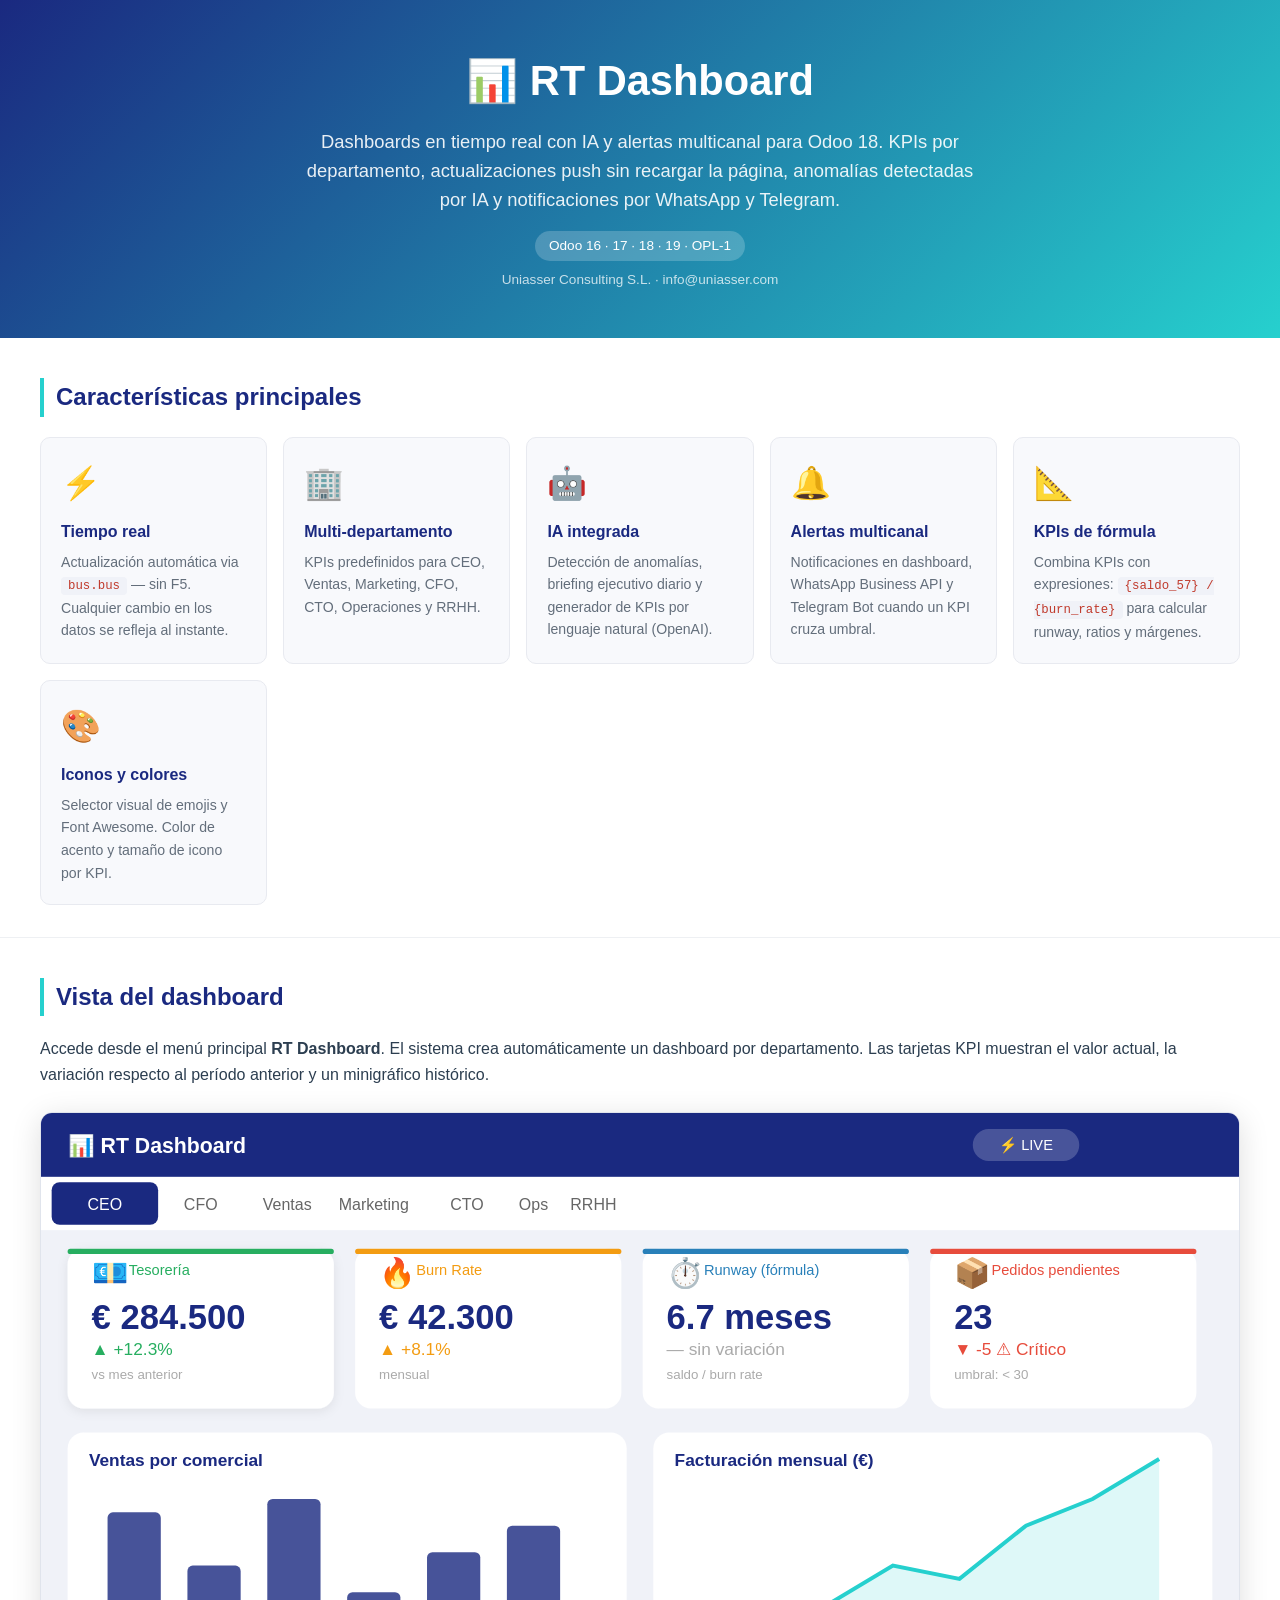
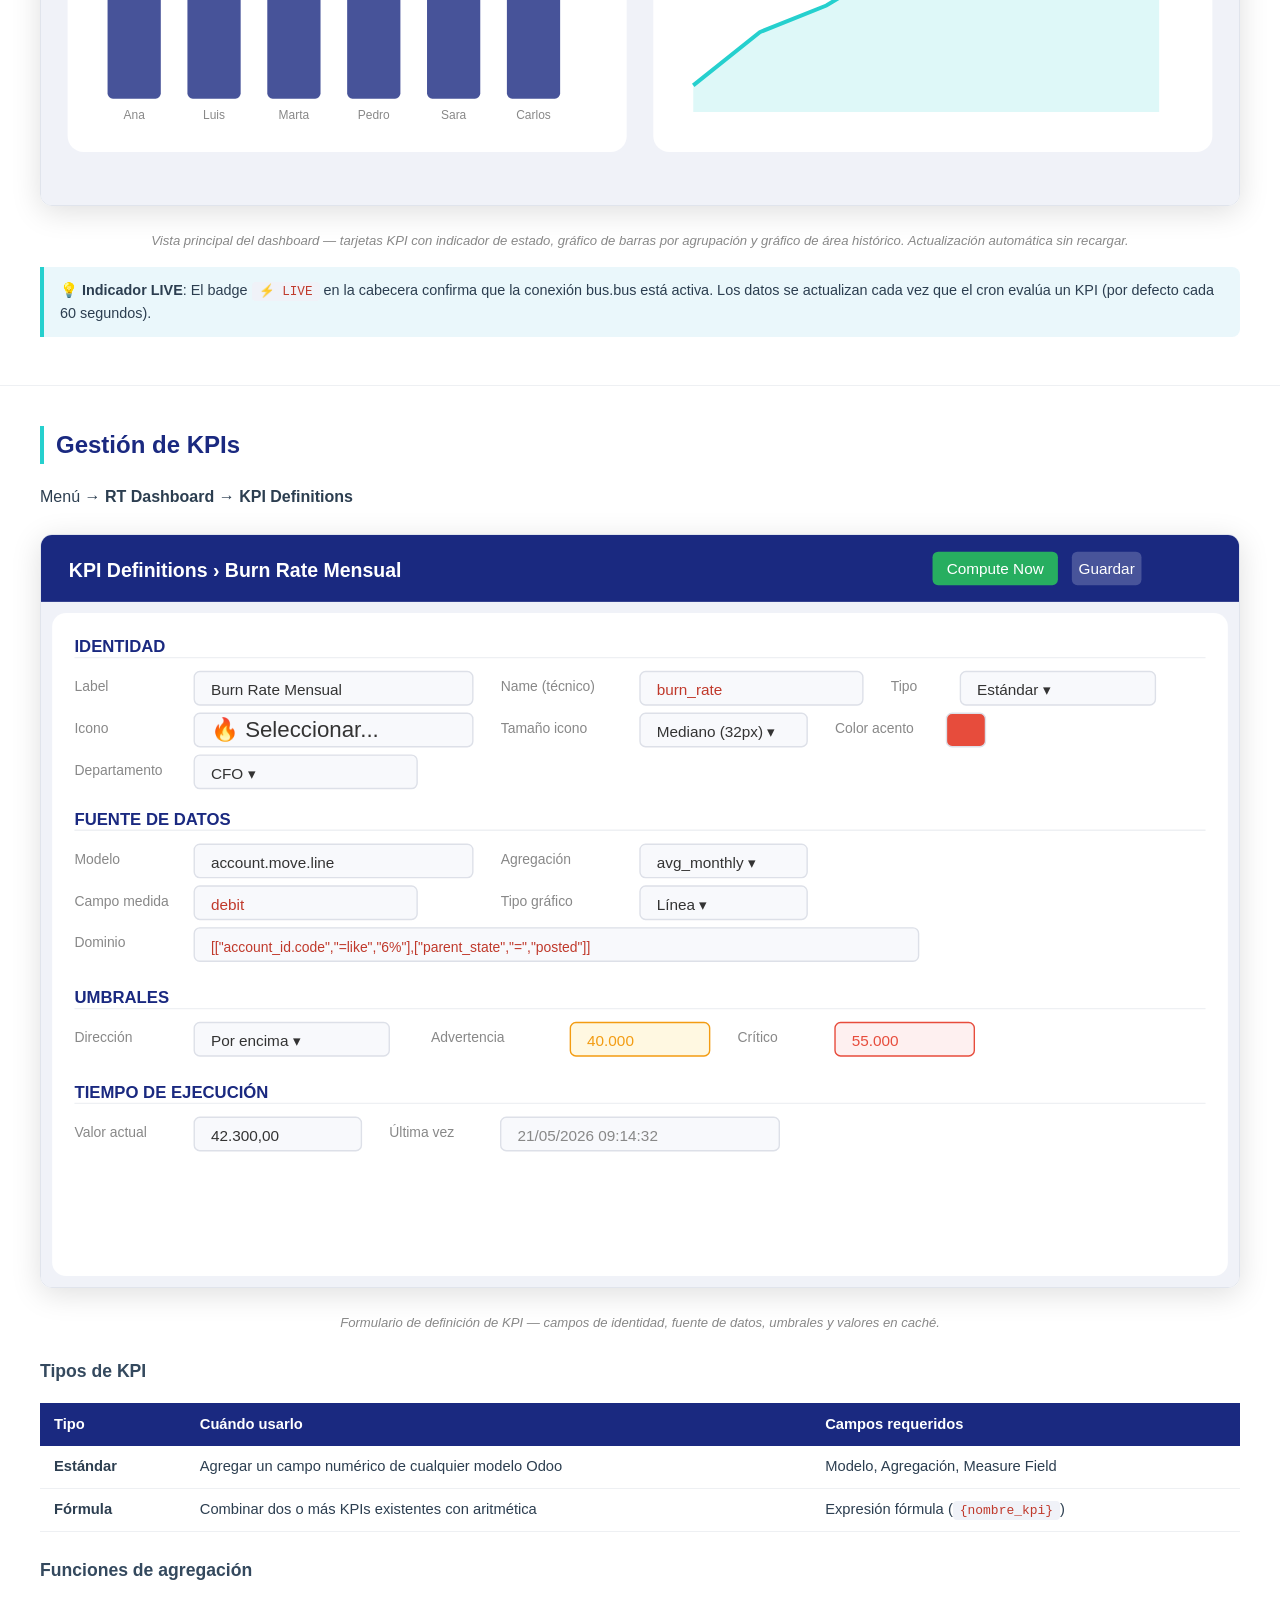
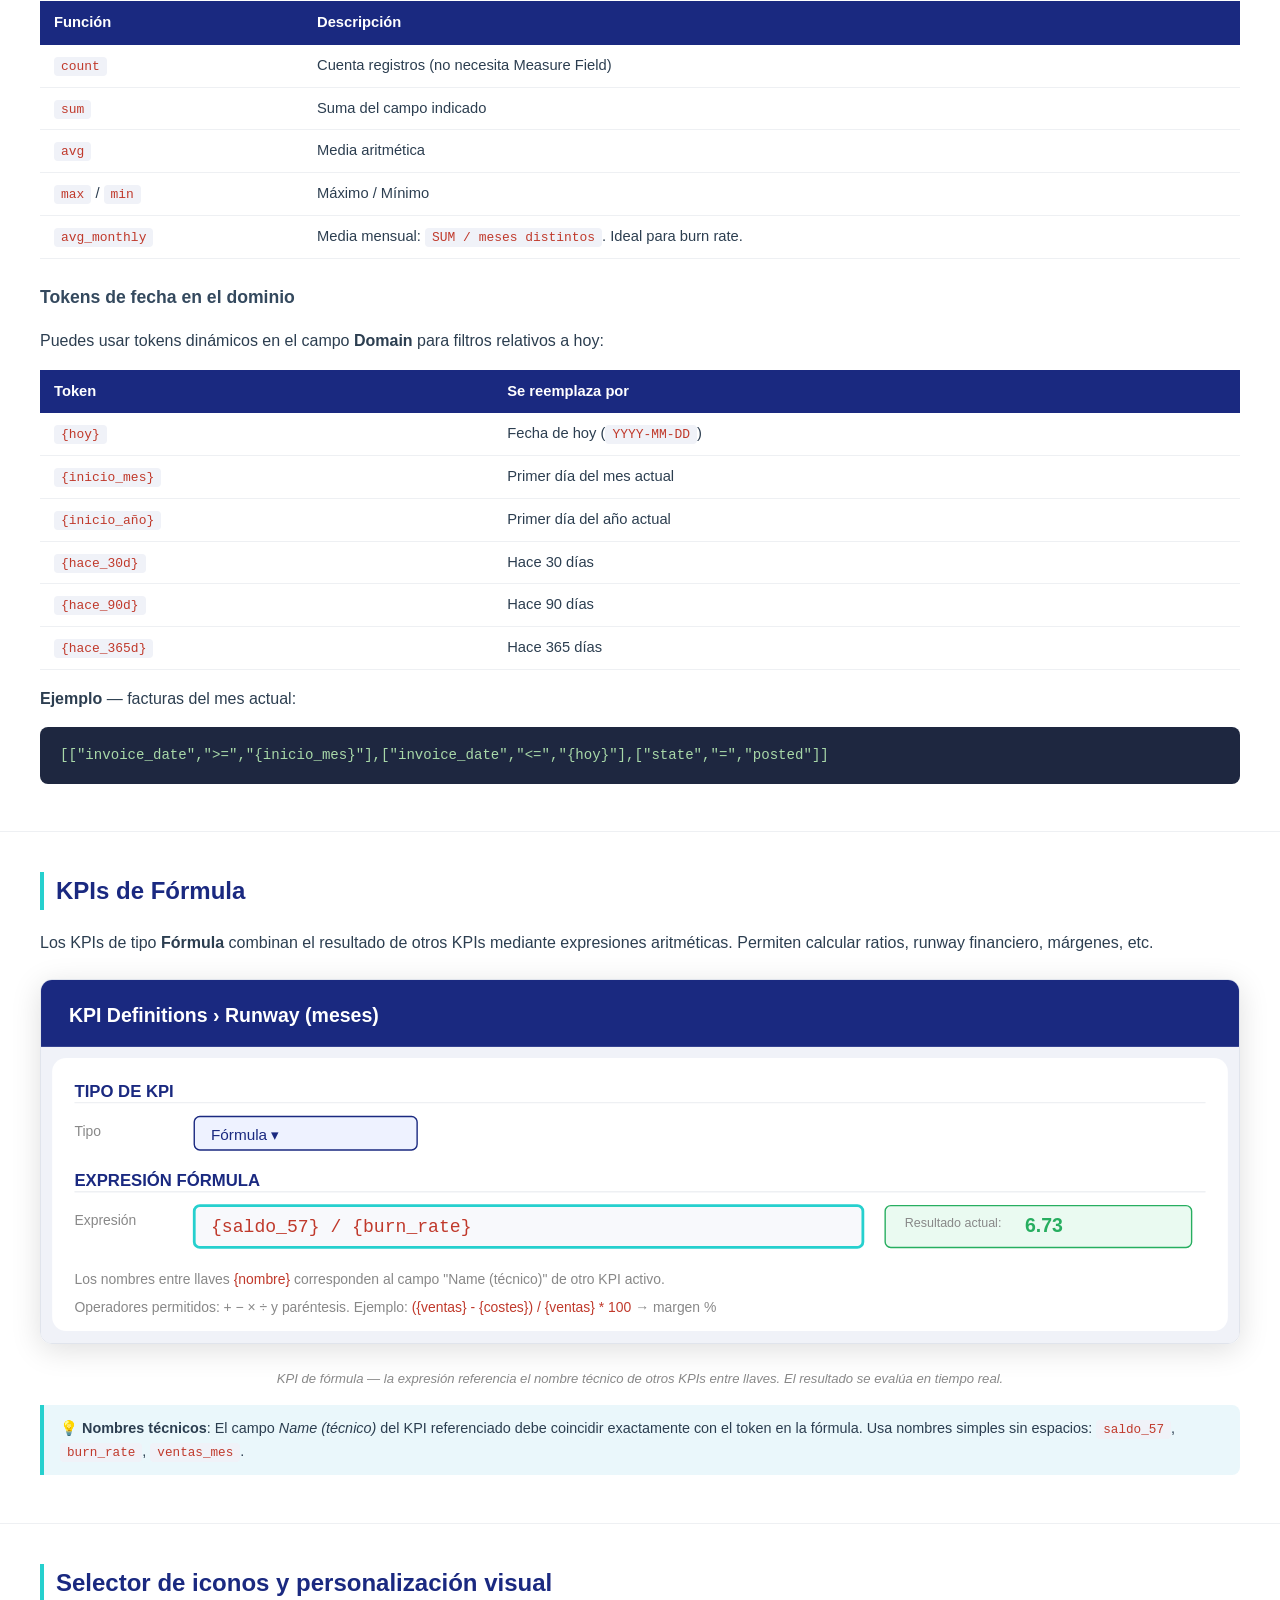
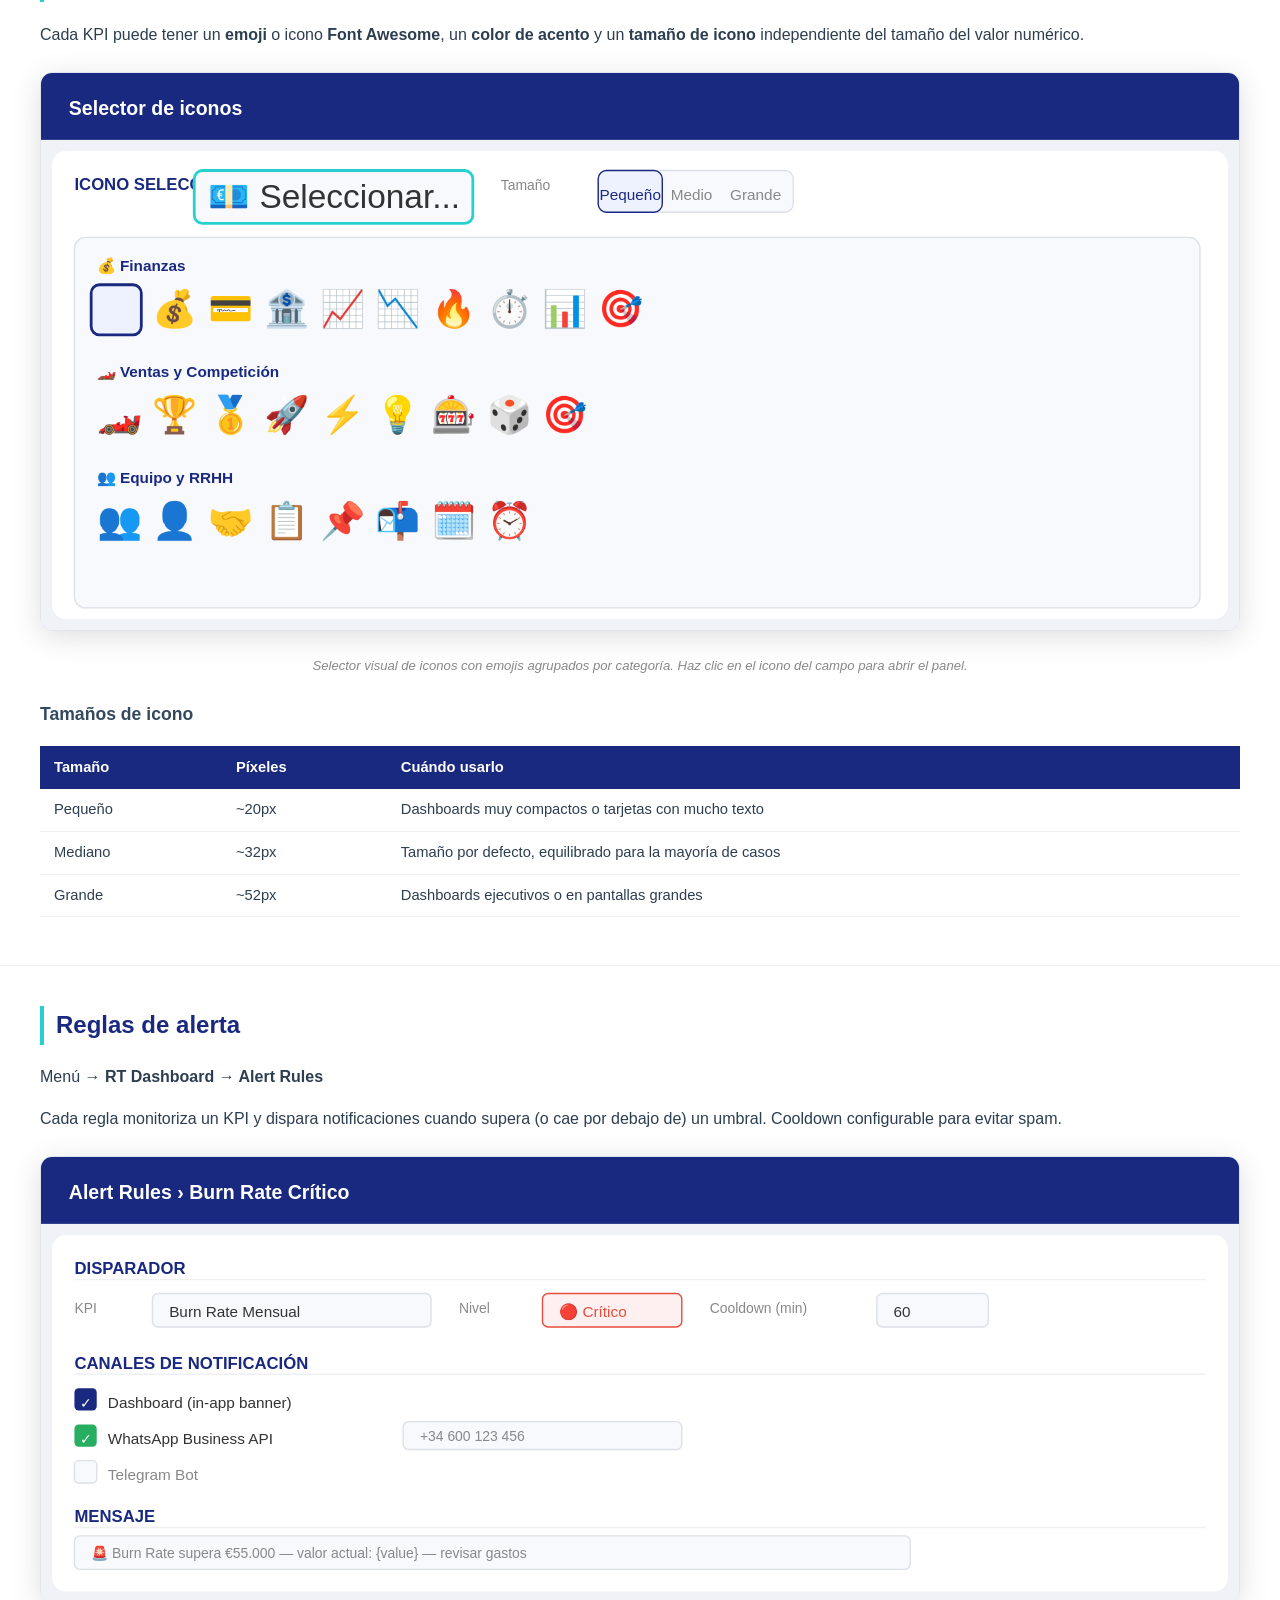
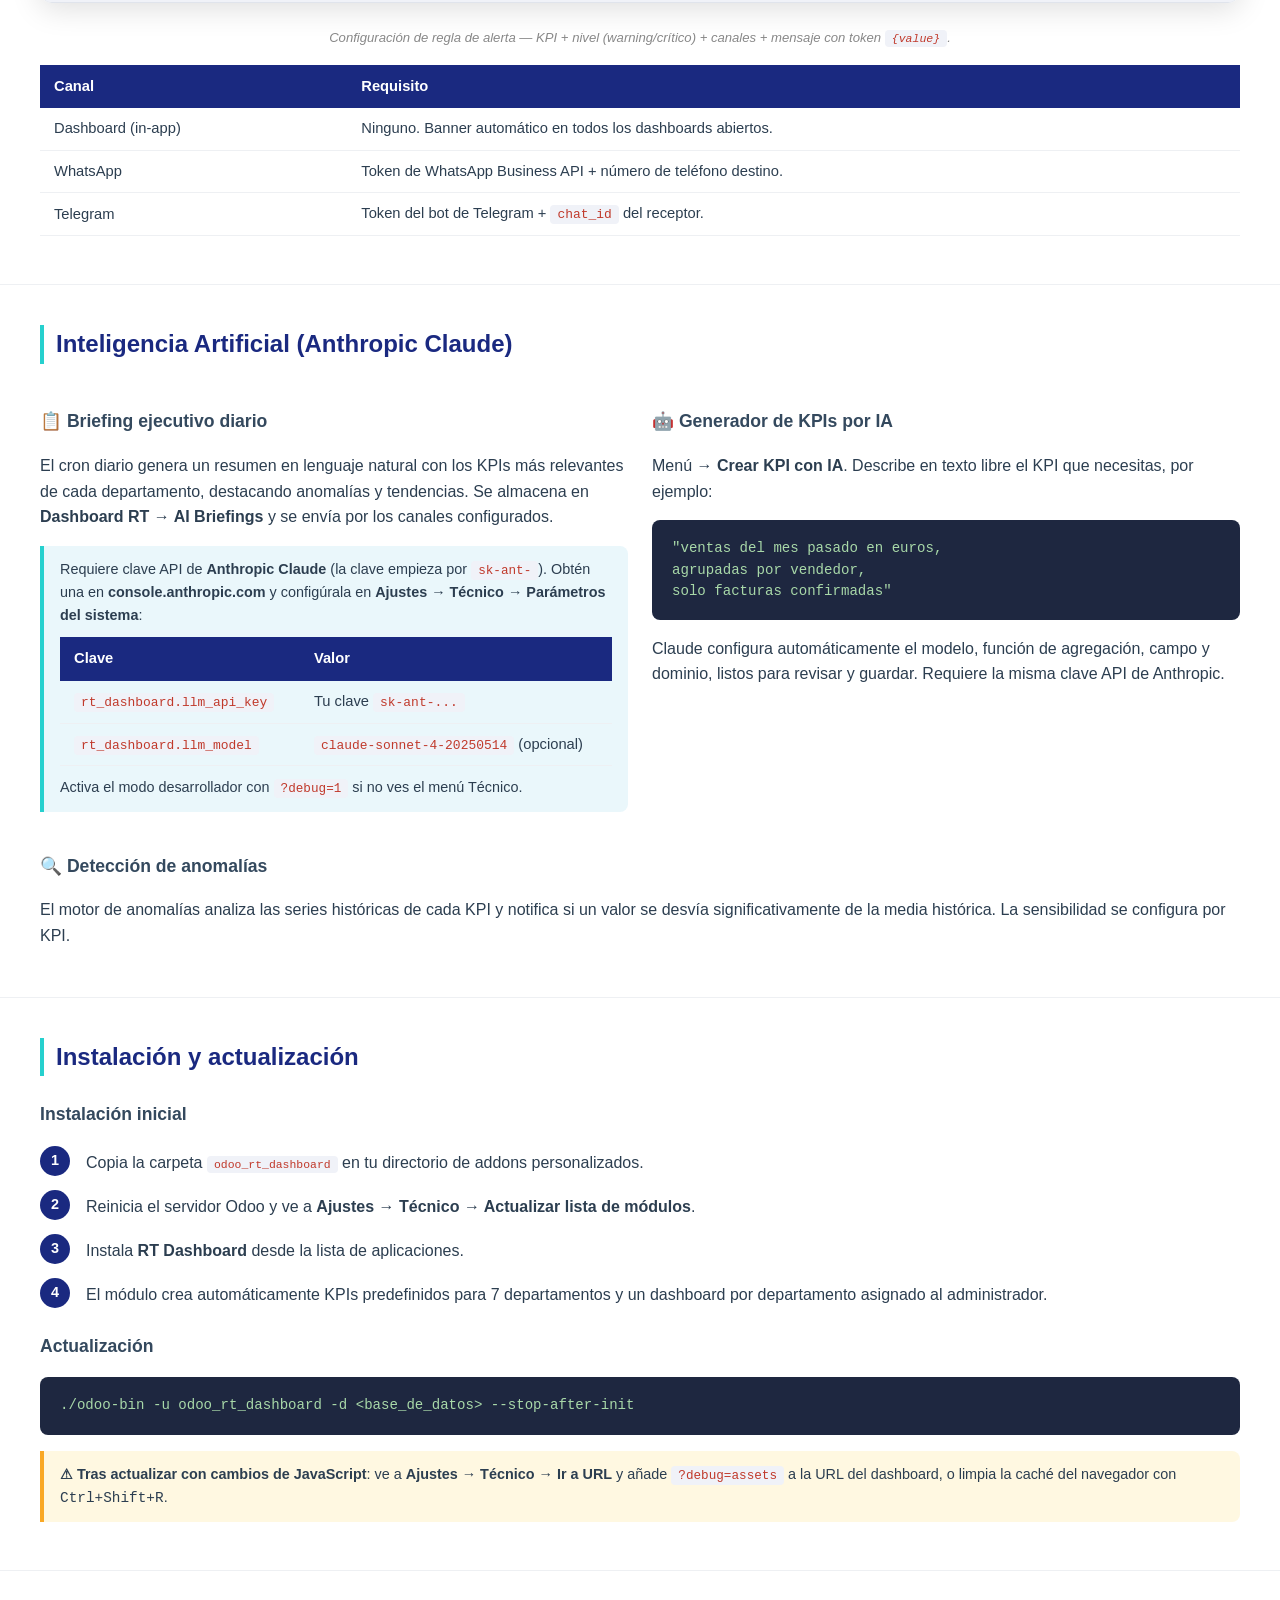
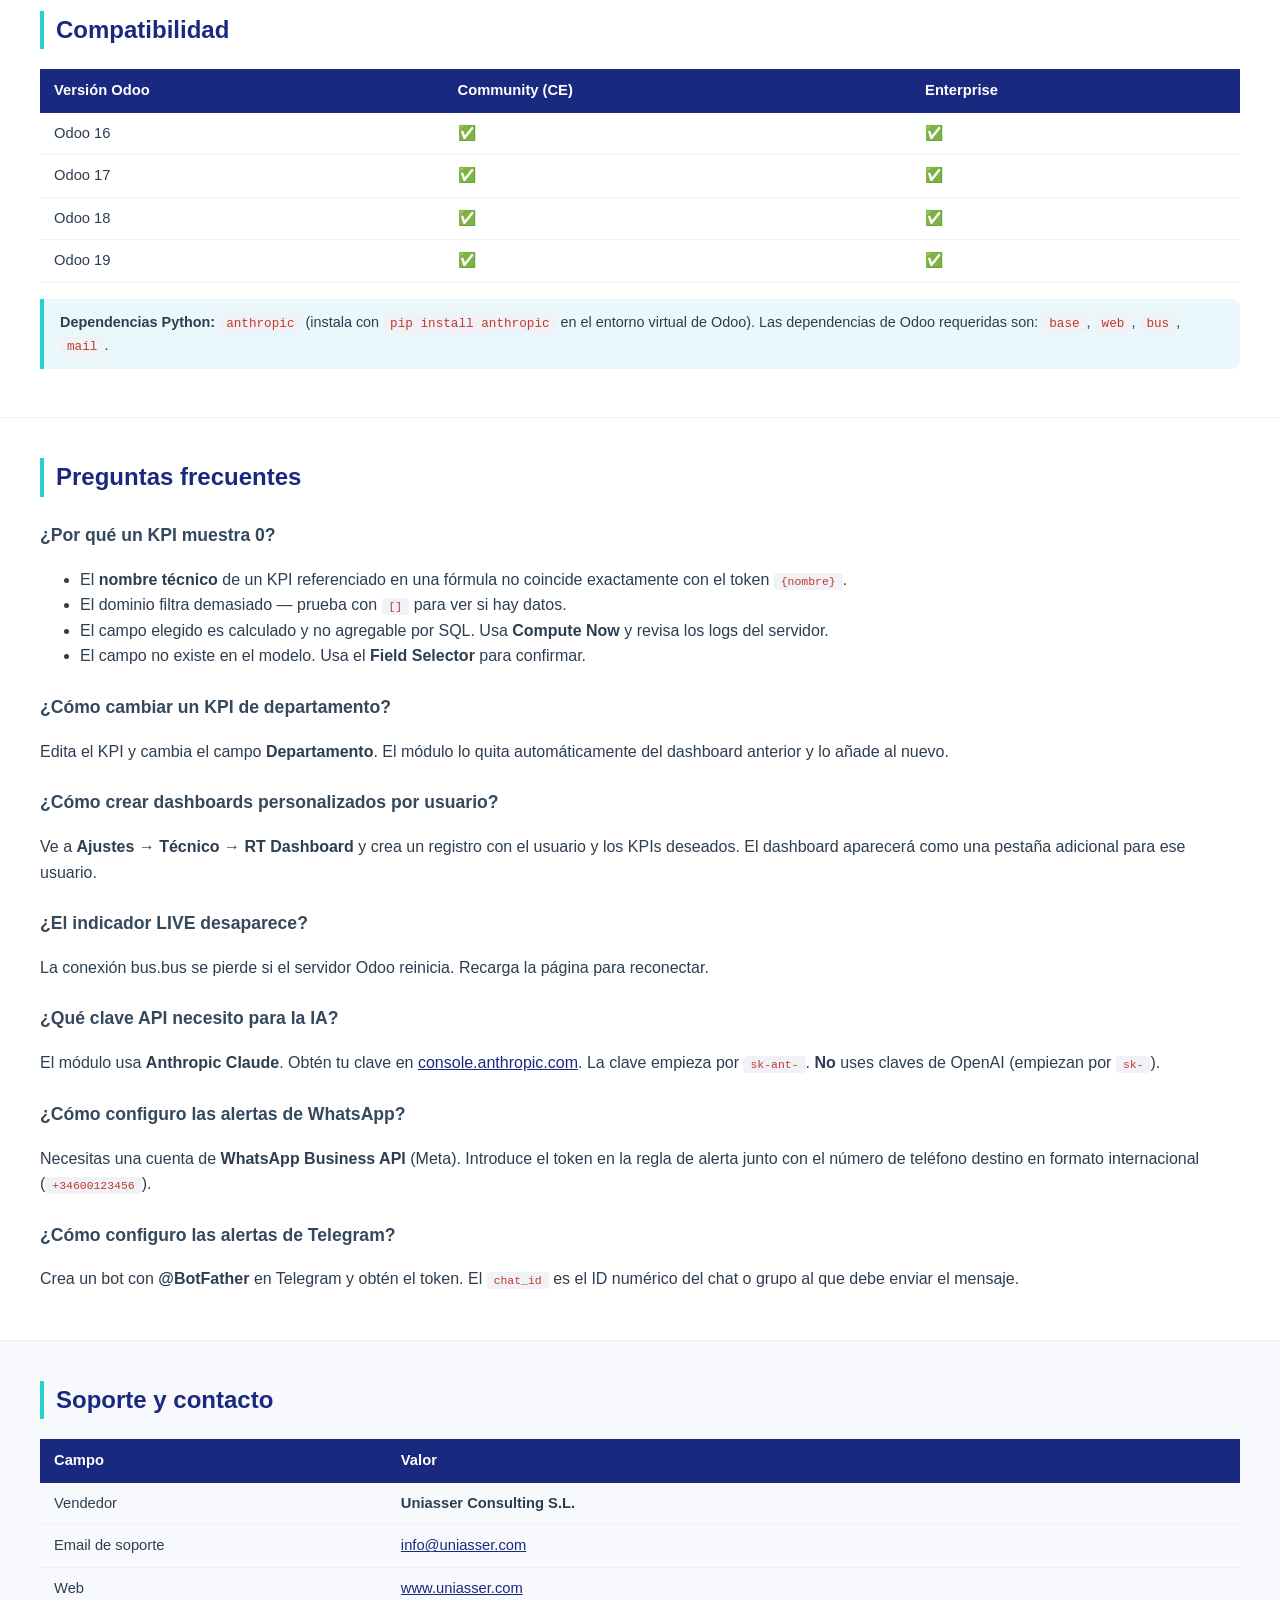
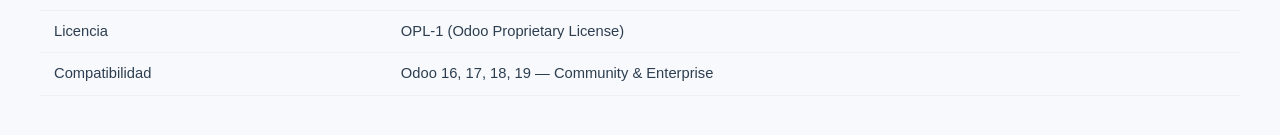
==== odoo17_rt_dashboard/static/description/index.html @ a71c7e81 "Add files via upload" ====
<!DOCTYPE html>
<html lang="es">
<head>
<meta charset="UTF-8">
<style>
  body { font-family: -apple-system, BlinkMacSystemFont, "Segoe UI", Roboto, sans-serif; color: #2c3e50; line-height: 1.6; margin: 0; }
  .hero { background: linear-gradient(135deg, #1a2980, #26d0ce); color: white; padding: 48px 40px; text-align: center; }
  .hero h1 { font-size: 2.6rem; margin: 0 0 12px; font-weight: 800; }
  .hero p  { font-size: 1.15rem; opacity: .9; max-width: 680px; margin: 0 auto; }
  .badge { display: inline-block; background: rgba(255,255,255,.2); border-radius: 20px; padding: 4px 14px; font-size: .85rem; margin-top: 16px; }
  .section { padding: 40px 40px 32px; border-bottom: 1px solid #eef0f3; }
  .section:last-child { border-bottom: none; }
  h2 { font-size: 1.5rem; color: #1a2980; border-left: 4px solid #26d0ce; padding-left: 12px; margin-top: 0; }
  h3 { font-size: 1.1rem; color: #34495e; margin-top: 24px; }
  .feature-grid { display: grid; grid-template-columns: repeat(auto-fill, minmax(220px, 1fr)); gap: 16px; margin-top: 20px; }
  .feature-card { background: #f8f9fc; border-radius: 10px; padding: 20px; border: 1px solid #e8eaf0; }
  .feature-card .icon { font-size: 2rem; margin-bottom: 10px; }
  .feature-card h4 { margin: 0 0 6px; font-size: 1rem; color: #1a2980; }
  .feature-card p { margin: 0; font-size: .88rem; color: #636e7b; }
  .screenshot-wrap { margin: 24px 0; border-radius: 12px; overflow: hidden; box-shadow: 0 6px 30px rgba(0,0,0,.13); border: 1px solid #e0e4ec; }
  .screenshot-wrap img { display: block; width: 100%; }
  .screenshot-wrap svg { display: block; width: 100%; }
  .caption { text-align: center; font-size: .82rem; color: #888; margin-top: 8px; font-style: italic; }
  table { width: 100%; border-collapse: collapse; margin: 16px 0; font-size: .92rem; }
  th { background: #1a2980; color: white; padding: 10px 14px; text-align: left; }
  td { padding: 9px 14px; border-bottom: 1px solid #eef0f3; }
  tr:hover td { background: #f5f7ff; }
  code { background: #f0f2f8; border-radius: 4px; padding: 2px 7px; font-size: .88em; color: #c0392b; }
  pre { background: #1e2740; color: #a8d8a8; border-radius: 8px; padding: 18px 20px; overflow-x: auto; font-size: .88rem; line-height: 1.5; }
  .tip { background: #eaf7fb; border-left: 4px solid #26d0ce; border-radius: 0 8px 8px 0; padding: 12px 16px; margin: 16px 0; font-size: .9rem; }
  .warn { background: #fff8e1; border-left: 4px solid #f9a825; border-radius: 0 8px 8px 0; padding: 12px 16px; margin: 16px 0; font-size: .9rem; }
  .step { display: flex; gap: 16px; align-items: flex-start; margin: 14px 0; }
  .step-num { background: #1a2980; color: white; border-radius: 50%; width: 30px; height: 30px; flex-shrink: 0; display: flex; align-items: center; justify-content: center; font-weight: 700; font-size: .9rem; }
  .step-body { flex: 1; padding-top: 4px; }
  .two-col { display: grid; grid-template-columns: 1fr 1fr; gap: 24px; }
  @media (max-width: 640px) { .two-col { grid-template-columns: 1fr; } .hero h1 { font-size: 1.8rem; } .section { padding: 28px 20px; } }
</style>
</head>
<body>

<!-- ===== HERO ===== -->
<div class="hero">
  <h1>📊 RT Dashboard</h1>
  <p>Dashboards en tiempo real con IA y alertas multicanal para Odoo 18. KPIs por departamento, actualizaciones push sin recargar la página, anomalías detectadas por IA y notificaciones por WhatsApp y Telegram.</p>
  <span class="badge">Odoo 16 · 17 · 18 · 19 · OPL-1</span>
  <br><span style="font-size:.85rem;opacity:.75;display:block;margin-top:8px">Uniasser Consulting S.L. · info@uniasser.com</span>
</div>

<!-- ===== CARACTERÍSTICAS ===== -->
<div class="section">
  <h2>Características principales</h2>
  <div class="feature-grid">
    <div class="feature-card">
      <div class="icon">⚡</div>
      <h4>Tiempo real</h4>
      <p>Actualización automática via <code>bus.bus</code> — sin F5. Cualquier cambio en los datos se refleja al instante.</p>
    </div>
    <div class="feature-card">
      <div class="icon">🏢</div>
      <h4>Multi-departamento</h4>
      <p>KPIs predefinidos para CEO, Ventas, Marketing, CFO, CTO, Operaciones y RRHH.</p>
    </div>
    <div class="feature-card">
      <div class="icon">🤖</div>
      <h4>IA integrada</h4>
      <p>Detección de anomalías, briefing ejecutivo diario y generador de KPIs por lenguaje natural (OpenAI).</p>
    </div>
    <div class="feature-card">
      <div class="icon">🔔</div>
      <h4>Alertas multicanal</h4>
      <p>Notificaciones en dashboard, WhatsApp Business API y Telegram Bot cuando un KPI cruza umbral.</p>
    </div>
    <div class="feature-card">
      <div class="icon">📐</div>
      <h4>KPIs de fórmula</h4>
      <p>Combina KPIs con expresiones: <code>{saldo_57} / {burn_rate}</code> para calcular runway, ratios y márgenes.</p>
    </div>
    <div class="feature-card">
      <div class="icon">🎨</div>
      <h4>Iconos y colores</h4>
      <p>Selector visual de emojis y Font Awesome. Color de acento y tamaño de icono por KPI.</p>
    </div>
  </div>
</div>

<!-- ===== CAPTURA DASHBOARD ===== -->
<div class="section">
  <h2>Vista del dashboard</h2>
  <p>Accede desde el menú principal <strong>RT Dashboard</strong>. El sistema crea automáticamente un dashboard por departamento. Las tarjetas KPI muestran el valor actual, la variación respecto al período anterior y un minigráfico histórico.</p>

  <div class="screenshot-wrap">
    <!-- SVG mockup del dashboard principal -->
    <svg viewBox="0 0 900 520" xmlns="http://www.w3.org/2000/svg" style="background:#f0f2f8">
      <!-- Barra superior Odoo -->
      <rect width="900" height="48" fill="#1a2980"/>
      <text x="20" y="30" fill="white" font-size="16" font-weight="700" font-family="sans-serif">📊 RT Dashboard</text>
      <rect x="700" y="12" width="80" height="24" rx="12" fill="rgba(255,255,255,.2)"/>
      <text x="740" y="28" fill="white" font-size="11" text-anchor="middle" font-family="sans-serif">⚡ LIVE</text>

      <!-- Pestañas departamentos -->
      <rect y="48" width="900" height="40" fill="white" rx="0"/>
      <rect x="8" y="52" width="80" height="32" rx="6" fill="#1a2980"/>
      <text x="48" y="73" fill="white" font-size="12" text-anchor="middle" font-family="sans-serif">CEO</text>
      <text x="120" y="73" fill="#666" font-size="12" text-anchor="middle" font-family="sans-serif">CFO</text>
      <text x="185" y="73" fill="#666" font-size="12" text-anchor="middle" font-family="sans-serif">Ventas</text>
      <text x="250" y="73" fill="#666" font-size="12" text-anchor="middle" font-family="sans-serif">Marketing</text>
      <text x="320" y="73" fill="#666" font-size="12" text-anchor="middle" font-family="sans-serif">CTO</text>
      <text x="370" y="73" fill="#666" font-size="12" text-anchor="middle" font-family="sans-serif">Ops</text>
      <text x="415" y="73" fill="#666" font-size="12" text-anchor="middle" font-family="sans-serif">RRHH</text>

      <!-- KPI Card 1 - verde -->
      <rect x="20" y="102" width="200" height="120" rx="12" fill="white" filter="url(#s)"/>
      <rect x="20" y="102" width="200" height="4" rx="2" fill="#27ae60"/>
      <text x="38" y="128" font-size="22" font-family="sans-serif">💶</text>
      <text x="66" y="122" fill="#27ae60" font-size="11" font-family="sans-serif">Tesorería</text>
      <text x="38" y="162" fill="#1a2980" font-size="26" font-weight="700" font-family="sans-serif">€ 284.500</text>
      <text x="38" y="182" fill="#27ae60" font-size="13" font-family="sans-serif">▲ +12.3%</text>
      <text x="38" y="200" fill="#aaa" font-size="10" font-family="sans-serif">vs mes anterior</text>

      <!-- KPI Card 2 - amarillo -->
      <rect x="236" y="102" width="200" height="120" rx="12" fill="white"/>
      <rect x="236" y="102" width="200" height="4" rx="2" fill="#f39c12"/>
      <text x="254" y="128" font-size="22" font-family="sans-serif">🔥</text>
      <text x="282" y="122" fill="#f39c12" font-size="11" font-family="sans-serif">Burn Rate</text>
      <text x="254" y="162" fill="#1a2980" font-size="26" font-weight="700" font-family="sans-serif">€ 42.300</text>
      <text x="254" y="182" fill="#f39c12" font-size="13" font-family="sans-serif">▲ +8.1%</text>
      <text x="254" y="200" fill="#aaa" font-size="10" font-family="sans-serif">mensual</text>

      <!-- KPI Card 3 - azul (fórmula: runway) -->
      <rect x="452" y="102" width="200" height="120" rx="12" fill="white"/>
      <rect x="452" y="102" width="200" height="4" rx="2" fill="#2980b9"/>
      <text x="470" y="128" font-size="22" font-family="sans-serif">⏱️</text>
      <text x="498" y="122" fill="#2980b9" font-size="11" font-family="sans-serif">Runway (fórmula)</text>
      <text x="470" y="162" fill="#1a2980" font-size="26" font-weight="700" font-family="sans-serif">6.7 meses</text>
      <text x="470" y="182" fill="#aaa" font-size="13" font-family="sans-serif">— sin variación</text>
      <text x="470" y="200" fill="#aaa" font-size="10" font-family="sans-serif">saldo / burn rate</text>

      <!-- KPI Card 4 - rojo -->
      <rect x="668" y="102" width="200" height="120" rx="12" fill="white"/>
      <rect x="668" y="102" width="200" height="4" rx="2" fill="#e74c3c"/>
      <text x="686" y="128" font-size="22" font-family="sans-serif">📦</text>
      <text x="714" y="122" fill="#e74c3c" font-size="11" font-family="sans-serif">Pedidos pendientes</text>
      <text x="686" y="162" fill="#1a2980" font-size="26" font-weight="700" font-family="sans-serif">23</text>
      <text x="686" y="182" fill="#e74c3c" font-size="13" font-family="sans-serif">▼ -5  ⚠ Crítico</text>
      <text x="686" y="200" fill="#aaa" font-size="10" font-family="sans-serif">umbral: &lt; 30</text>

      <!-- Gráfico de barras simulado -->
      <rect x="20" y="240" width="420" height="240" rx="12" fill="white"/>
      <text x="36" y="265" fill="#1a2980" font-size="13" font-weight="700" font-family="sans-serif">Ventas por comercial</text>
      <rect x="50" y="300" width="40" height="140" rx="4" fill="#1a2980" opacity=".8"/>
      <rect x="110" y="340" width="40" height="100" rx="4" fill="#1a2980" opacity=".8"/>
      <rect x="170" y="290" width="40" height="150" rx="4" fill="#1a2980" opacity=".8"/>
      <rect x="230" y="360" width="40" height="80" rx="4" fill="#1a2980" opacity=".8"/>
      <rect x="290" y="330" width="40" height="110" rx="4" fill="#1a2980" opacity=".8"/>
      <rect x="350" y="310" width="40" height="130" rx="4" fill="#1a2980" opacity=".8"/>
      <text x="70" y="455" fill="#888" font-size="9" text-anchor="middle" font-family="sans-serif">Ana</text>
      <text x="130" y="455" fill="#888" font-size="9" text-anchor="middle" font-family="sans-serif">Luis</text>
      <text x="190" y="455" fill="#888" font-size="9" text-anchor="middle" font-family="sans-serif">Marta</text>
      <text x="250" y="455" fill="#888" font-size="9" text-anchor="middle" font-family="sans-serif">Pedro</text>
      <text x="310" y="455" fill="#888" font-size="9" text-anchor="middle" font-family="sans-serif">Sara</text>
      <text x="370" y="455" fill="#888" font-size="9" text-anchor="middle" font-family="sans-serif">Carlos</text>

      <!-- Gráfico de línea simulado -->
      <rect x="460" y="240" width="420" height="240" rx="12" fill="white"/>
      <text x="476" y="265" fill="#1a2980" font-size="13" font-weight="700" font-family="sans-serif">Facturación mensual (€)</text>
      <polyline points="490,430 540,390 590,370 640,340 690,350 740,310 790,290 840,260" fill="none" stroke="#26d0ce" stroke-width="3"/>
      <polygon points="490,430 540,390 590,370 640,340 690,350 740,310 790,290 840,260 840,450 490,450" fill="#26d0ce" opacity=".15"/>

      <defs>
        <filter id="s" x="-5%" y="-5%" width="110%" height="130%">
          <feDropShadow dx="0" dy="2" stdDeviation="4" flood-color="rgba(0,0,0,.08)"/>
        </filter>
      </defs>
    </svg>
  </div>
  <p class="caption">Vista principal del dashboard — tarjetas KPI con indicador de estado, gráfico de barras por agrupación y gráfico de área histórico. Actualización automática sin recargar.</p>

  <div class="tip">
    <strong>💡 Indicador LIVE</strong>: El badge <code>⚡ LIVE</code> en la cabecera confirma que la conexión bus.bus está activa. Los datos se actualizan cada vez que el cron evalúa un KPI (por defecto cada 60 segundos).
  </div>
</div>

<!-- ===== KPI DEFINITIONS ===== -->
<div class="section">
  <h2>Gestión de KPIs</h2>
  <p>Menú → <strong>RT Dashboard → KPI Definitions</strong></p>

  <div class="screenshot-wrap">
    <!-- SVG mockup del formulario KPI -->
    <svg viewBox="0 0 860 540" xmlns="http://www.w3.org/2000/svg" style="background:#f0f2f8">
      <rect width="860" height="48" fill="#1a2980"/>
      <text x="20" y="30" fill="white" font-size="14" font-weight="700" font-family="sans-serif">KPI Definitions › Burn Rate Mensual</text>
      <rect x="640" y="12" width="90" height="24" rx="4" fill="#27ae60"/>
      <text x="685" y="28" fill="white" font-size="11" text-anchor="middle" font-family="sans-serif">Compute Now</text>
      <rect x="740" y="12" width="50" height="24" rx="4" fill="rgba(255,255,255,.2)"/>
      <text x="765" y="28" fill="white" font-size="11" text-anchor="middle" font-family="sans-serif">Guardar</text>

      <rect x="8" y="56" width="844" height="476" rx="10" fill="white"/>

      <!-- Sección Identidad -->
      <text x="24" y="84" fill="#1a2980" font-size="12" font-weight="700" font-family="sans-serif">IDENTIDAD</text>
      <line x1="24" y1="88" x2="836" y2="88" stroke="#eef0f3" stroke-width="1"/>

      <text x="24" y="112" fill="#888" font-size="10" font-family="sans-serif">Label</text>
      <rect x="110" y="98" width="200" height="24" rx="4" fill="#f8f9fc" stroke="#dde0e8" stroke-width="1"/>
      <text x="122" y="115" fill="#333" font-size="11" font-family="sans-serif">Burn Rate Mensual</text>

      <text x="330" y="112" fill="#888" font-size="10" font-family="sans-serif">Name (técnico)</text>
      <rect x="430" y="98" width="160" height="24" rx="4" fill="#f8f9fc" stroke="#dde0e8" stroke-width="1"/>
      <text x="442" y="115" fill="#c0392b" font-size="11" font-family="sans-serif">burn_rate</text>

      <text x="610" y="112" fill="#888" font-size="10" font-family="sans-serif">Tipo</text>
      <rect x="660" y="98" width="140" height="24" rx="4" fill="#f8f9fc" stroke="#dde0e8" stroke-width="1"/>
      <text x="672" y="115" fill="#333" font-size="11" font-family="sans-serif">Estándar ▾</text>

      <!-- Icono + Color -->
      <text x="24" y="142" fill="#888" font-size="10" font-family="sans-serif">Icono</text>
      <rect x="110" y="128" width="200" height="24" rx="4" fill="#f8f9fc" stroke="#dde0e8" stroke-width="1"/>
      <text x="122" y="145" fill="#333" font-size="16" font-family="sans-serif">🔥 Seleccionar...</text>

      <text x="330" y="142" fill="#888" font-size="10" font-family="sans-serif">Tamaño icono</text>
      <rect x="430" y="128" width="120" height="24" rx="4" fill="#f8f9fc" stroke="#dde0e8" stroke-width="1"/>
      <text x="442" y="145" fill="#333" font-size="11" font-family="sans-serif">Mediano (32px) ▾</text>

      <text x="570" y="142" fill="#888" font-size="10" font-family="sans-serif">Color acento</text>
      <rect x="650" y="128" width="28" height="24" rx="4" fill="#e74c3c" stroke="#dde0e8" stroke-width="1"/>

      <text x="24" y="172" fill="#888" font-size="10" font-family="sans-serif">Departamento</text>
      <rect x="110" y="158" width="160" height="24" rx="4" fill="#f8f9fc" stroke="#dde0e8" stroke-width="1"/>
      <text x="122" y="175" fill="#333" font-size="11" font-family="sans-serif">CFO ▾</text>

      <!-- Sección Fuente de datos -->
      <text x="24" y="208" fill="#1a2980" font-size="12" font-weight="700" font-family="sans-serif">FUENTE DE DATOS</text>
      <line x1="24" y1="212" x2="836" y2="212" stroke="#eef0f3" stroke-width="1"/>

      <text x="24" y="236" fill="#888" font-size="10" font-family="sans-serif">Modelo</text>
      <rect x="110" y="222" width="200" height="24" rx="4" fill="#f8f9fc" stroke="#dde0e8" stroke-width="1"/>
      <text x="122" y="239" fill="#333" font-size="11" font-family="sans-serif">account.move.line</text>

      <text x="330" y="236" fill="#888" font-size="10" font-family="sans-serif">Agregación</text>
      <rect x="430" y="222" width="120" height="24" rx="4" fill="#f8f9fc" stroke="#dde0e8" stroke-width="1"/>
      <text x="442" y="239" fill="#333" font-size="11" font-family="sans-serif">avg_monthly ▾</text>

      <text x="24" y="266" fill="#888" font-size="10" font-family="sans-serif">Campo medida</text>
      <rect x="110" y="252" width="160" height="24" rx="4" fill="#f8f9fc" stroke="#dde0e8" stroke-width="1"/>
      <text x="122" y="269" fill="#c0392b" font-size="11" font-family="sans-serif">debit</text>

      <text x="330" y="266" fill="#888" font-size="10" font-family="sans-serif">Tipo gráfico</text>
      <rect x="430" y="252" width="120" height="24" rx="4" fill="#f8f9fc" stroke="#dde0e8" stroke-width="1"/>
      <text x="442" y="269" fill="#333" font-size="11" font-family="sans-serif">Línea ▾</text>

      <!-- Dominio -->
      <text x="24" y="296" fill="#888" font-size="10" font-family="sans-serif">Dominio</text>
      <rect x="110" y="282" width="520" height="24" rx="4" fill="#f8f9fc" stroke="#dde0e8" stroke-width="1"/>
      <text x="122" y="299" fill="#c0392b" font-size="10" font-family="sans-serif">[["account_id.code","=like","6%"],["parent_state","=","posted"]]</text>

      <!-- Umbrales -->
      <text x="24" y="336" fill="#1a2980" font-size="12" font-weight="700" font-family="sans-serif">UMBRALES</text>
      <line x1="24" y1="340" x2="836" y2="340" stroke="#eef0f3" stroke-width="1"/>

      <text x="24" y="364" fill="#888" font-size="10" font-family="sans-serif">Dirección</text>
      <rect x="110" y="350" width="140" height="24" rx="4" fill="#f8f9fc" stroke="#dde0e8" stroke-width="1"/>
      <text x="122" y="367" fill="#333" font-size="11" font-family="sans-serif">Por encima ▾</text>

      <text x="280" y="364" fill="#888" font-size="10" font-family="sans-serif">Advertencia</text>
      <rect x="380" y="350" width="100" height="24" rx="4" fill="#fff8e1" stroke="#f39c12" stroke-width="1"/>
      <text x="392" y="367" fill="#f39c12" font-size="11" font-family="sans-serif">40.000</text>

      <text x="500" y="364" fill="#888" font-size="10" font-family="sans-serif">Crítico</text>
      <rect x="570" y="350" width="100" height="24" rx="4" fill="#fef0f0" stroke="#e74c3c" stroke-width="1"/>
      <text x="582" y="367" fill="#e74c3c" font-size="11" font-family="sans-serif">55.000</text>

      <!-- Runtime -->
      <text x="24" y="404" fill="#1a2980" font-size="12" font-weight="700" font-family="sans-serif">TIEMPO DE EJECUCIÓN</text>
      <line x1="24" y1="408" x2="836" y2="408" stroke="#eef0f3" stroke-width="1"/>

      <text x="24" y="432" fill="#888" font-size="10" font-family="sans-serif">Valor actual</text>
      <rect x="110" y="418" width="120" height="24" rx="4" fill="#f8f9fc" stroke="#dde0e8" stroke-width="1"/>
      <text x="122" y="435" fill="#333" font-size="11" font-family="sans-serif">42.300,00</text>

      <text x="250" y="432" fill="#888" font-size="10" font-family="sans-serif">Última vez</text>
      <rect x="330" y="418" width="200" height="24" rx="4" fill="#f8f9fc" stroke="#dde0e8" stroke-width="1"/>
      <text x="342" y="435" fill="#888" font-size="11" font-family="sans-serif">21/05/2026 09:14:32</text>
    </svg>
  </div>
  <p class="caption">Formulario de definición de KPI — campos de identidad, fuente de datos, umbrales y valores en caché.</p>

  <h3>Tipos de KPI</h3>
  <table>
    <tr><th>Tipo</th><th>Cuándo usarlo</th><th>Campos requeridos</th></tr>
    <tr><td><strong>Estándar</strong></td><td>Agregar un campo numérico de cualquier modelo Odoo</td><td>Modelo, Agregación, Measure Field</td></tr>
    <tr><td><strong>Fórmula</strong></td><td>Combinar dos o más KPIs existentes con aritmética</td><td>Expresión fórmula (<code>{nombre_kpi}</code>)</td></tr>
  </table>

  <h3>Funciones de agregación</h3>
  <table>
    <tr><th>Función</th><th>Descripción</th></tr>
    <tr><td><code>count</code></td><td>Cuenta registros (no necesita Measure Field)</td></tr>
    <tr><td><code>sum</code></td><td>Suma del campo indicado</td></tr>
    <tr><td><code>avg</code></td><td>Media aritmética</td></tr>
    <tr><td><code>max</code> / <code>min</code></td><td>Máximo / Mínimo</td></tr>
    <tr><td><code>avg_monthly</code></td><td>Media mensual: <code>SUM / meses distintos</code>. Ideal para burn rate.</td></tr>
  </table>

  <h3>Tokens de fecha en el dominio</h3>
  <p>Puedes usar tokens dinámicos en el campo <strong>Domain</strong> para filtros relativos a hoy:</p>
  <table>
    <tr><th>Token</th><th>Se reemplaza por</th></tr>
    <tr><td><code>{hoy}</code></td><td>Fecha de hoy (<code>YYYY-MM-DD</code>)</td></tr>
    <tr><td><code>{inicio_mes}</code></td><td>Primer día del mes actual</td></tr>
    <tr><td><code>{inicio_año}</code></td><td>Primer día del año actual</td></tr>
    <tr><td><code>{hace_30d}</code></td><td>Hace 30 días</td></tr>
    <tr><td><code>{hace_90d}</code></td><td>Hace 90 días</td></tr>
    <tr><td><code>{hace_365d}</code></td><td>Hace 365 días</td></tr>
  </table>
  <p><strong>Ejemplo</strong> — facturas del mes actual:</p>
  <pre>[["invoice_date",">=","{inicio_mes}"],["invoice_date","&lt;=","{hoy}"],["state","=","posted"]]</pre>
</div>

<!-- ===== KPI FÓRMULA ===== -->
<div class="section">
  <h2>KPIs de Fórmula</h2>
  <p>Los KPIs de tipo <strong>Fórmula</strong> combinan el resultado de otros KPIs mediante expresiones aritméticas. Permiten calcular ratios, runway financiero, márgenes, etc.</p>

  <div class="screenshot-wrap">
    <svg viewBox="0 0 860 260" xmlns="http://www.w3.org/2000/svg" style="background:#f0f2f8">
      <rect width="860" height="48" fill="#1a2980"/>
      <text x="20" y="30" fill="white" font-size="14" font-weight="700" font-family="sans-serif">KPI Definitions › Runway (meses)</text>

      <rect x="8" y="56" width="844" height="196" rx="10" fill="white"/>

      <text x="24" y="84" fill="#1a2980" font-size="12" font-weight="700" font-family="sans-serif">TIPO DE KPI</text>
      <line x1="24" y1="88" x2="836" y2="88" stroke="#eef0f3"/>

      <text x="24" y="112" fill="#888" font-size="10" font-family="sans-serif">Tipo</text>
      <rect x="110" y="98" width="160" height="24" rx="4" fill="#eef2ff" stroke="#1a2980" stroke-width="1"/>
      <text x="122" y="115" fill="#1a2980" font-size="11" font-family="sans-serif">Fórmula ▾</text>

      <text x="24" y="148" fill="#1a2980" font-size="12" font-weight="700" font-family="sans-serif">EXPRESIÓN FÓRMULA</text>
      <line x1="24" y1="152" x2="836" y2="152" stroke="#eef0f3"/>

      <text x="24" y="176" fill="#888" font-size="10" font-family="sans-serif">Expresión</text>
      <rect x="110" y="162" width="480" height="30" rx="4" fill="#f8f9fc" stroke="#26d0ce" stroke-width="2"/>
      <text x="122" y="181" fill="#c0392b" font-size="13" font-family="monospace">{saldo_57} / {burn_rate}</text>

      <rect x="606" y="162" width="220" height="30" rx="4" fill="#eafaf1" stroke="#27ae60" stroke-width="1"/>
      <text x="620" y="177" fill="#888" font-size="9" font-family="sans-serif">Resultado actual:</text>
      <text x="720" y="181" fill="#27ae60" font-size="14" font-weight="700" text-anchor="middle" font-family="sans-serif">6.73</text>

      <text x="24" y="218" fill="#888" font-size="10" font-family="sans-serif">Los nombres entre llaves <tspan fill="#c0392b">{nombre}</tspan> corresponden al campo "Name (técnico)" de otro KPI activo.</text>
      <text x="24" y="238" fill="#888" font-size="10" font-family="sans-serif">Operadores permitidos: + − × ÷ y paréntesis. Ejemplo: <tspan fill="#c0392b">({ventas} - {costes}) / {ventas} * 100</tspan> → margen %</text>
    </svg>
  </div>
  <p class="caption">KPI de fórmula — la expresión referencia el nombre técnico de otros KPIs entre llaves. El resultado se evalúa en tiempo real.</p>

  <div class="tip">
    <strong>💡 Nombres técnicos</strong>: El campo <em>Name (técnico)</em> del KPI referenciado debe coincidir exactamente con el token en la fórmula. Usa nombres simples sin espacios: <code>saldo_57</code>, <code>burn_rate</code>, <code>ventas_mes</code>.
  </div>
</div>

<!-- ===== SELECTOR DE ICONOS ===== -->
<div class="section">
  <h2>Selector de iconos y personalización visual</h2>
  <p>Cada KPI puede tener un <strong>emoji</strong> o icono <strong>Font Awesome</strong>, un <strong>color de acento</strong> y un <strong>tamaño de icono</strong> independiente del tamaño del valor numérico.</p>

  <div class="screenshot-wrap">
    <svg viewBox="0 0 860 400" xmlns="http://www.w3.org/2000/svg" style="background:#f0f2f8">
      <rect width="860" height="48" fill="#1a2980"/>
      <text x="20" y="30" fill="white" font-size="14" font-weight="700" font-family="sans-serif">Selector de iconos</text>

      <rect x="8" y="56" width="844" height="336" rx="10" fill="white"/>

      <!-- Preview del KPI -->
      <text x="24" y="84" fill="#1a2980" font-size="12" font-weight="700" font-family="sans-serif">ICONO SELECCIONADO</text>
      <rect x="110" y="70" width="200" height="38" rx="6" fill="#f8f9fc" stroke="#26d0ce" stroke-width="2"/>
      <text x="120" y="97" fill="#333" font-size="24" font-family="sans-serif">💶  Seleccionar...</text>

      <text x="330" y="84" fill="#888" font-size="10" font-family="sans-serif">Tamaño</text>
      <rect x="400" y="70" width="140" height="30" rx="6" fill="#f8f9fc" stroke="#dde0e8"/>
      <rect x="400" y="70" width="46" height="30" rx="6" fill="#eef2ff" stroke="#1a2980"/>
      <text x="423" y="91" fill="#1a2980" font-size="11" text-anchor="middle" font-family="sans-serif">Pequeño</text>
      <text x="467" y="91" fill="#888" font-size="11" text-anchor="middle" font-family="sans-serif">Medio</text>
      <text x="513" y="91" fill="#888" font-size="11" text-anchor="middle" font-family="sans-serif">Grande</text>

      <!-- Panel de selección -->
      <rect x="24" y="118" width="808" height="266" rx="8" fill="#f8f9fc" stroke="#dde0e8"/>

      <!-- Categorías -->
      <text x="40" y="142" fill="#1a2980" font-size="11" font-weight="700" font-family="sans-serif">💰 Finanzas</text>
      <!-- Emoji grid fila 1 -->
      <text x="40"  y="178" font-size="26" font-family="sans-serif">💶</text>
      <text x="80"  y="178" font-size="26" font-family="sans-serif">💰</text>
      <text x="120" y="178" font-size="26" font-family="sans-serif">💳</text>
      <text x="160" y="178" font-size="26" font-family="sans-serif">🏦</text>
      <text x="200" y="178" font-size="26" font-family="sans-serif">📈</text>
      <text x="240" y="178" font-size="26" font-family="sans-serif">📉</text>
      <text x="280" y="178" font-size="26" font-family="sans-serif">🔥</text>
      <text x="320" y="178" font-size="26" font-family="sans-serif">⏱️</text>
      <text x="360" y="178" font-size="26" font-family="sans-serif">📊</text>
      <text x="400" y="178" font-size="26" font-family="sans-serif">🎯</text>
      <!-- Seleccionado highlight -->
      <rect x="36" y="152" width="36" height="36" rx="6" fill="#eef2ff" stroke="#1a2980" stroke-width="2"/>

      <text x="40" y="218" fill="#1a2980" font-size="11" font-weight="700" font-family="sans-serif">🏎️ Ventas y Competición</text>
      <text x="40"  y="254" font-size="26" font-family="sans-serif">🏎️</text>
      <text x="80"  y="254" font-size="26" font-family="sans-serif">🏆</text>
      <text x="120" y="254" font-size="26" font-family="sans-serif">🥇</text>
      <text x="160" y="254" font-size="26" font-family="sans-serif">🚀</text>
      <text x="200" y="254" font-size="26" font-family="sans-serif">⚡</text>
      <text x="240" y="254" font-size="26" font-family="sans-serif">💡</text>
      <text x="280" y="254" font-size="26" font-family="sans-serif">🎰</text>
      <text x="320" y="254" font-size="26" font-family="sans-serif">🎲</text>
      <text x="360" y="254" font-size="26" font-family="sans-serif">🎯</text>

      <text x="40" y="294" fill="#1a2980" font-size="11" font-weight="700" font-family="sans-serif">👥 Equipo y RRHH</text>
      <text x="40"  y="330" font-size="26" font-family="sans-serif">👥</text>
      <text x="80"  y="330" font-size="26" font-family="sans-serif">👤</text>
      <text x="120" y="330" font-size="26" font-family="sans-serif">🤝</text>
      <text x="160" y="330" font-size="26" font-family="sans-serif">📋</text>
      <text x="200" y="330" font-size="26" font-family="sans-serif">📌</text>
      <text x="240" y="330" font-size="26" font-family="sans-serif">📬</text>
      <text x="280" y="330" font-size="26" font-family="sans-serif">🗓️</text>
      <text x="320" y="330" font-size="26" font-family="sans-serif">⏰</text>
    </svg>
  </div>
  <p class="caption">Selector visual de iconos con emojis agrupados por categoría. Haz clic en el icono del campo para abrir el panel.</p>

  <h3>Tamaños de icono</h3>
  <table>
    <tr><th>Tamaño</th><th>Píxeles</th><th>Cuándo usarlo</th></tr>
    <tr><td>Pequeño</td><td>~20px</td><td>Dashboards muy compactos o tarjetas con mucho texto</td></tr>
    <tr><td>Mediano</td><td>~32px</td><td>Tamaño por defecto, equilibrado para la mayoría de casos</td></tr>
    <tr><td>Grande</td><td>~52px</td><td>Dashboards ejecutivos o en pantallas grandes</td></tr>
  </table>
</div>

<!-- ===== ALERTAS ===== -->
<div class="section">
  <h2>Reglas de alerta</h2>
  <p>Menú → <strong>RT Dashboard → Alert Rules</strong></p>
  <p>Cada regla monitoriza un KPI y dispara notificaciones cuando supera (o cae por debajo de) un umbral. Cooldown configurable para evitar spam.</p>

  <div class="screenshot-wrap">
    <svg viewBox="0 0 860 320" xmlns="http://www.w3.org/2000/svg" style="background:#f0f2f8">
      <rect width="860" height="48" fill="#1a2980"/>
      <text x="20" y="30" fill="white" font-size="14" font-weight="700" font-family="sans-serif">Alert Rules › Burn Rate Crítico</text>

      <rect x="8" y="56" width="844" height="256" rx="10" fill="white"/>

      <text x="24" y="84" fill="#1a2980" font-size="12" font-weight="700" font-family="sans-serif">DISPARADOR</text>
      <line x1="24" y1="88" x2="836" y2="88" stroke="#eef0f3"/>

      <text x="24" y="112" fill="#888" font-size="10" font-family="sans-serif">KPI</text>
      <rect x="80" y="98" width="200" height="24" rx="4" fill="#f8f9fc" stroke="#dde0e8"/>
      <text x="92" y="115" fill="#333" font-size="11" font-family="sans-serif">Burn Rate Mensual</text>

      <text x="300" y="112" fill="#888" font-size="10" font-family="sans-serif">Nivel</text>
      <rect x="360" y="98" width="100" height="24" rx="4" fill="#fef0f0" stroke="#e74c3c"/>
      <text x="372" y="115" fill="#e74c3c" font-size="11" font-family="sans-serif">🔴 Crítico</text>

      <text x="480" y="112" fill="#888" font-size="10" font-family="sans-serif">Cooldown (min)</text>
      <rect x="600" y="98" width="80" height="24" rx="4" fill="#f8f9fc" stroke="#dde0e8"/>
      <text x="612" y="115" fill="#333" font-size="11" font-family="sans-serif">60</text>

      <text x="24" y="152" fill="#1a2980" font-size="12" font-weight="700" font-family="sans-serif">CANALES DE NOTIFICACIÓN</text>
      <line x1="24" y1="156" x2="836" y2="156" stroke="#eef0f3"/>

      <!-- Checkbox Dashboard -->
      <rect x="24" y="166" width="16" height="16" rx="3" fill="#1a2980"/>
      <text x="24" y="180" fill="white" font-size="10" text-anchor="middle" font-family="sans-serif" dx="8">✓</text>
      <text x="48" y="180" fill="#333" font-size="11" font-family="sans-serif">Dashboard (in-app banner)</text>

      <!-- Checkbox WhatsApp -->
      <rect x="24" y="192" width="16" height="16" rx="3" fill="#27ae60"/>
      <text x="24" y="206" fill="white" font-size="10" text-anchor="middle" font-family="sans-serif" dx="8">✓</text>
      <text x="48" y="206" fill="#333" font-size="11" font-family="sans-serif">WhatsApp Business API</text>
      <rect x="260" y="190" width="200" height="20" rx="4" fill="#f8f9fc" stroke="#dde0e8"/>
      <text x="272" y="204" fill="#888" font-size="10" font-family="sans-serif">+34 600 123 456</text>

      <!-- Checkbox Telegram -->
      <rect x="24" y="218" width="16" height="16" rx="3" fill="#f8f9fc" stroke="#dde0e8"/>
      <text x="48" y="232" fill="#888" font-size="11" font-family="sans-serif">Telegram Bot</text>

      <text x="24" y="262" fill="#1a2980" font-size="12" font-weight="700" font-family="sans-serif">MENSAJE</text>
      <line x1="24" y1="266" x2="836" y2="266" stroke="#eef0f3"/>
      <rect x="24" y="272" width="600" height="24" rx="4" fill="#f8f9fc" stroke="#dde0e8"/>
      <text x="36" y="288" fill="#888" font-size="10" font-family="sans-serif">🚨 Burn Rate supera €55.000 — valor actual: {value} — revisar gastos</text>
    </svg>
  </div>
  <p class="caption">Configuración de regla de alerta — KPI + nivel (warning/crítico) + canales + mensaje con token <code>{value}</code>.</p>

  <table>
    <tr><th>Canal</th><th>Requisito</th></tr>
    <tr><td>Dashboard (in-app)</td><td>Ninguno. Banner automático en todos los dashboards abiertos.</td></tr>
    <tr><td>WhatsApp</td><td>Token de WhatsApp Business API + número de teléfono destino.</td></tr>
    <tr><td>Telegram</td><td>Token del bot de Telegram + <code>chat_id</code> del receptor.</td></tr>
  </table>
</div>

<!-- ===== IA ===== -->
<div class="section">
  <h2>Inteligencia Artificial (Anthropic Claude)</h2>
  <div class="two-col">
    <div>
      <h3>📋 Briefing ejecutivo diario</h3>
      <p>El cron diario genera un resumen en lenguaje natural con los KPIs más relevantes de cada departamento, destacando anomalías y tendencias. Se almacena en <strong>Dashboard RT → AI Briefings</strong> y se envía por los canales configurados.</p>
      <div class="tip">
        Requiere clave API de <strong>Anthropic Claude</strong> (la clave empieza por <code>sk-ant-</code>).
        Obtén una en <strong>console.anthropic.com</strong> y configúrala en
        <strong>Ajustes → Técnico → Parámetros del sistema</strong>:
        <table style="margin:10px 0">
          <tr><th>Clave</th><th>Valor</th></tr>
          <tr><td><code>rt_dashboard.llm_api_key</code></td><td>Tu clave <code>sk-ant-...</code></td></tr>
          <tr><td><code>rt_dashboard.llm_model</code></td><td><code>claude-sonnet-4-20250514</code> (opcional)</td></tr>
        </table>
        Activa el modo desarrollador con <code>?debug=1</code> si no ves el menú Técnico.
      </div>
    </div>
    <div>
      <h3>🤖 Generador de KPIs por IA</h3>
      <p>Menú → <strong>Crear KPI con IA</strong>. Describe en texto libre el KPI que necesitas, por ejemplo:</p>
      <pre>"ventas del mes pasado en euros,
agrupadas por vendedor,
solo facturas confirmadas"</pre>
      <p>Claude configura automáticamente el modelo, función de agregación, campo y dominio, listos para revisar y guardar. Requiere la misma clave API de Anthropic.</p>
    </div>
  </div>

  <h3>🔍 Detección de anomalías</h3>
  <p>El motor de anomalías analiza las series históricas de cada KPI y notifica si un valor se desvía significativamente de la media histórica. La sensibilidad se configura por KPI.</p>
</div>

<!-- ===== INSTALACIÓN ===== -->
<div class="section">
  <h2>Instalación y actualización</h2>

  <h3>Instalación inicial</h3>
  <div class="step">
    <div class="step-num">1</div>
    <div class="step-body">Copia la carpeta <code>odoo_rt_dashboard</code> en tu directorio de addons personalizados.</div>
  </div>
  <div class="step">
    <div class="step-num">2</div>
    <div class="step-body">Reinicia el servidor Odoo y ve a <strong>Ajustes → Técnico → Actualizar lista de módulos</strong>.</div>
  </div>
  <div class="step">
    <div class="step-num">3</div>
    <div class="step-body">Instala <strong>RT Dashboard</strong> desde la lista de aplicaciones.</div>
  </div>
  <div class="step">
    <div class="step-num">4</div>
    <div class="step-body">El módulo crea automáticamente KPIs predefinidos para 7 departamentos y un dashboard por departamento asignado al administrador.</div>
  </div>

  <h3>Actualización</h3>
  <pre>./odoo-bin -u odoo_rt_dashboard -d &lt;base_de_datos&gt; --stop-after-init</pre>
  <div class="warn">
    <strong>⚠ Tras actualizar con cambios de JavaScript</strong>: ve a <strong>Ajustes → Técnico → Ir a URL</strong> y añade <code>?debug=assets</code> a la URL del dashboard, o limpia la caché del navegador con <kbd>Ctrl+Shift+R</kbd>.
  </div>
</div>

<!-- ===== COMPATIBILIDAD ===== -->
<div class="section">
  <h2>Compatibilidad</h2>
  <table>
    <tr><th>Versión Odoo</th><th>Community (CE)</th><th>Enterprise</th></tr>
    <tr><td>Odoo 16</td><td>✅</td><td>✅</td></tr>
    <tr><td>Odoo 17</td><td>✅</td><td>✅</td></tr>
    <tr><td>Odoo 18</td><td>✅</td><td>✅</td></tr>
    <tr><td>Odoo 19</td><td>✅</td><td>✅</td></tr>
  </table>
  <div class="tip"><strong>Dependencias Python:</strong> <code>anthropic</code> (instala con <code>pip install anthropic</code> en el entorno virtual de Odoo). Las dependencias de Odoo requeridas son: <code>base</code>, <code>web</code>, <code>bus</code>, <code>mail</code>.</div>
</div>

<!-- ===== FAQ ===== -->
<div class="section">
  <h2>Preguntas frecuentes</h2>

  <h3>¿Por qué un KPI muestra 0?</h3>
  <ul>
    <li>El <strong>nombre técnico</strong> de un KPI referenciado en una fórmula no coincide exactamente con el token <code>{nombre}</code>.</li>
    <li>El dominio filtra demasiado — prueba con <code>[]</code> para ver si hay datos.</li>
    <li>El campo elegido es calculado y no agregable por SQL. Usa <strong>Compute Now</strong> y revisa los logs del servidor.</li>
    <li>El campo no existe en el modelo. Usa el <strong>Field Selector</strong> para confirmar.</li>
  </ul>

  <h3>¿Cómo cambiar un KPI de departamento?</h3>
  <p>Edita el KPI y cambia el campo <strong>Departamento</strong>. El módulo lo quita automáticamente del dashboard anterior y lo añade al nuevo.</p>

  <h3>¿Cómo crear dashboards personalizados por usuario?</h3>
  <p>Ve a <strong>Ajustes → Técnico → RT Dashboard</strong> y crea un registro con el usuario y los KPIs deseados. El dashboard aparecerá como una pestaña adicional para ese usuario.</p>

  <h3>¿El indicador LIVE desaparece?</h3>
  <p>La conexión bus.bus se pierde si el servidor Odoo reinicia. Recarga la página para reconectar.</p>

  <h3>¿Qué clave API necesito para la IA?</h3>
  <p>El módulo usa <strong>Anthropic Claude</strong>. Obtén tu clave en <a href="https://console.anthropic.com" style="color:#1a2980">console.anthropic.com</a>. La clave empieza por <code>sk-ant-</code>. <strong>No</strong> uses claves de OpenAI (empiezan por <code>sk-</code>).</p>

  <h3>¿Cómo configuro las alertas de WhatsApp?</h3>
  <p>Necesitas una cuenta de <strong>WhatsApp Business API</strong> (Meta). Introduce el token en la regla de alerta junto con el número de teléfono destino en formato internacional (<code>+34600123456</code>).</p>

  <h3>¿Cómo configuro las alertas de Telegram?</h3>
  <p>Crea un bot con <strong>@BotFather</strong> en Telegram y obtén el token. El <code>chat_id</code> es el ID numérico del chat o grupo al que debe enviar el mensaje.</p>
</div>

<!-- ===== FOOTER VENDEDOR ===== -->
<div class="section" style="background:#f8f9fc">
  <h2>Soporte y contacto</h2>
  <table>
    <tr><th>Campo</th><th>Valor</th></tr>
    <tr><td>Vendedor</td><td><strong>Uniasser Consulting S.L.</strong></td></tr>
    <tr><td>Email de soporte</td><td><a href="mailto:info@uniasser.com" style="color:#1a2980">info@uniasser.com</a></td></tr>
    <tr><td>Web</td><td><a href="https://www.uniasser.com" style="color:#1a2980">www.uniasser.com</a></td></tr>
    <tr><td>Licencia</td><td>OPL-1 (Odoo Proprietary License)</td></tr>
    <tr><td>Compatibilidad</td><td>Odoo 16, 17, 18, 19 — Community &amp; Enterprise</td></tr>
  </table>
</div>

</body>
</html>
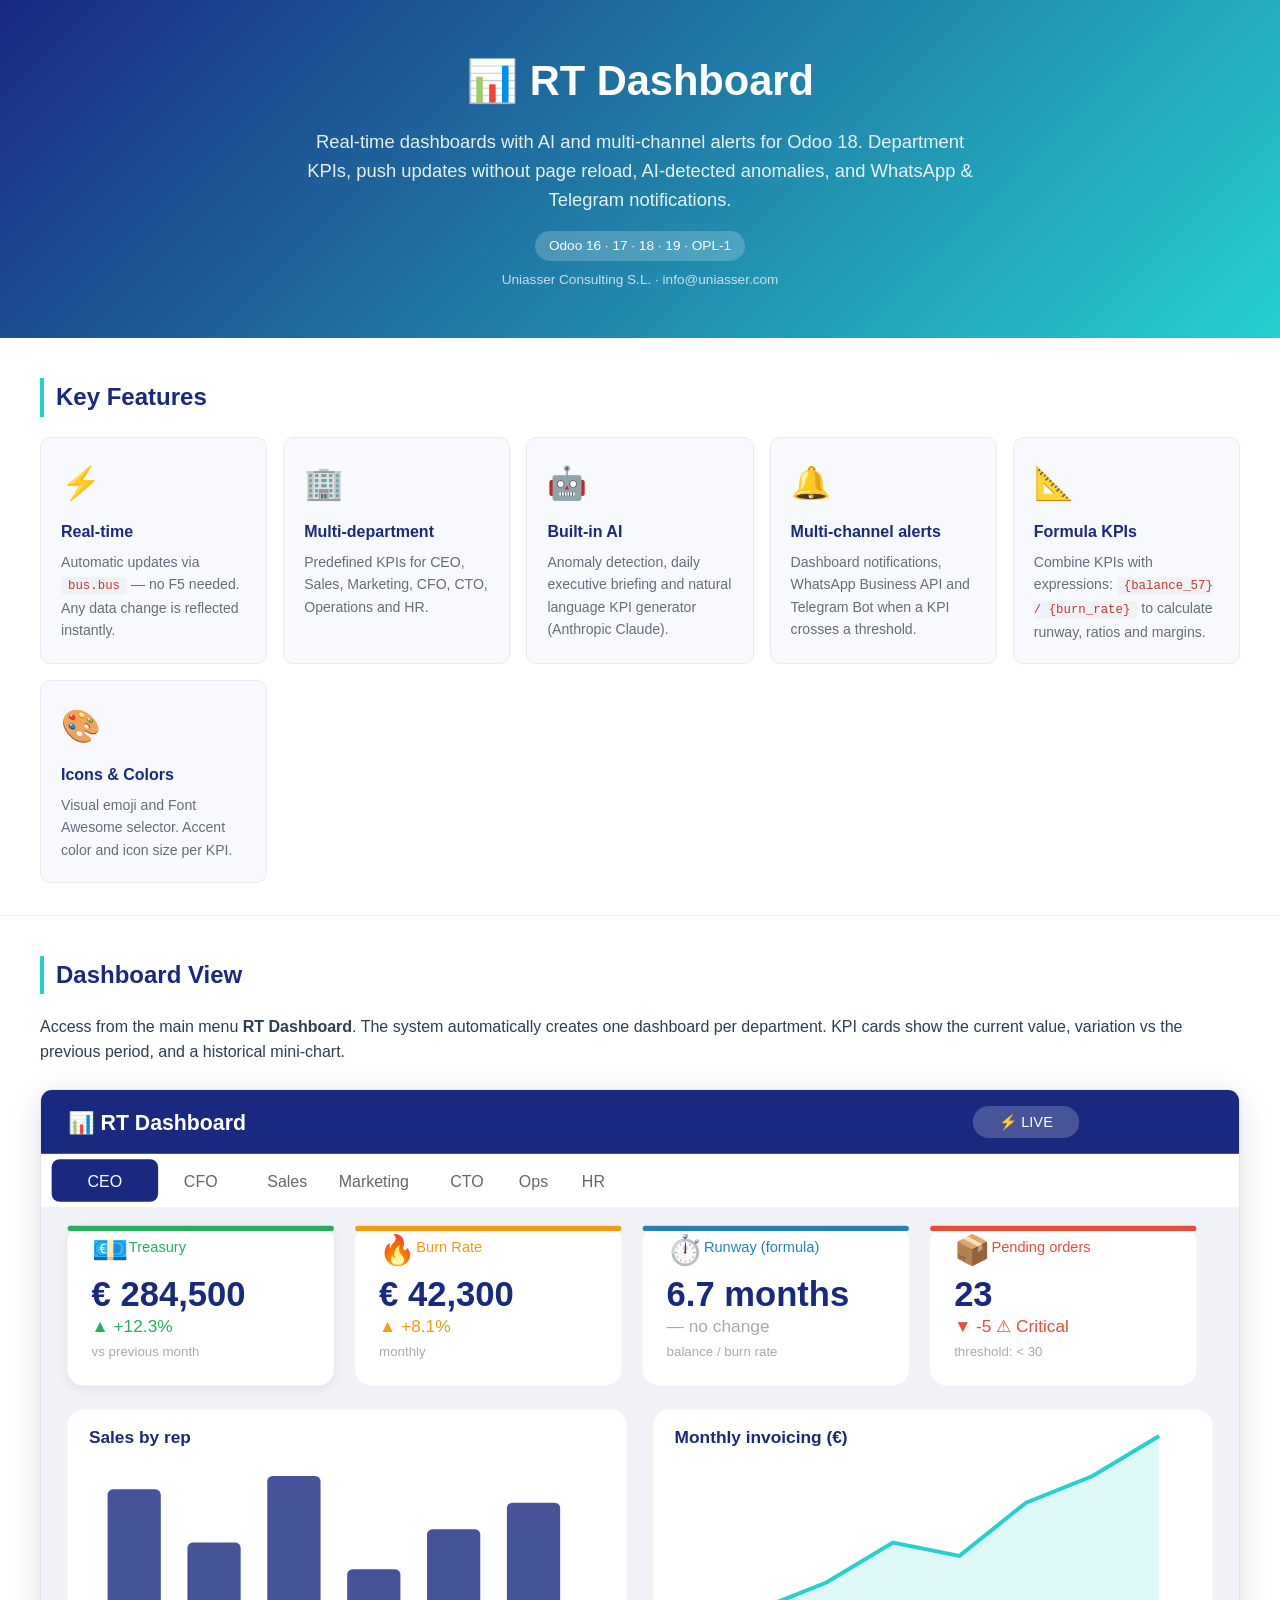
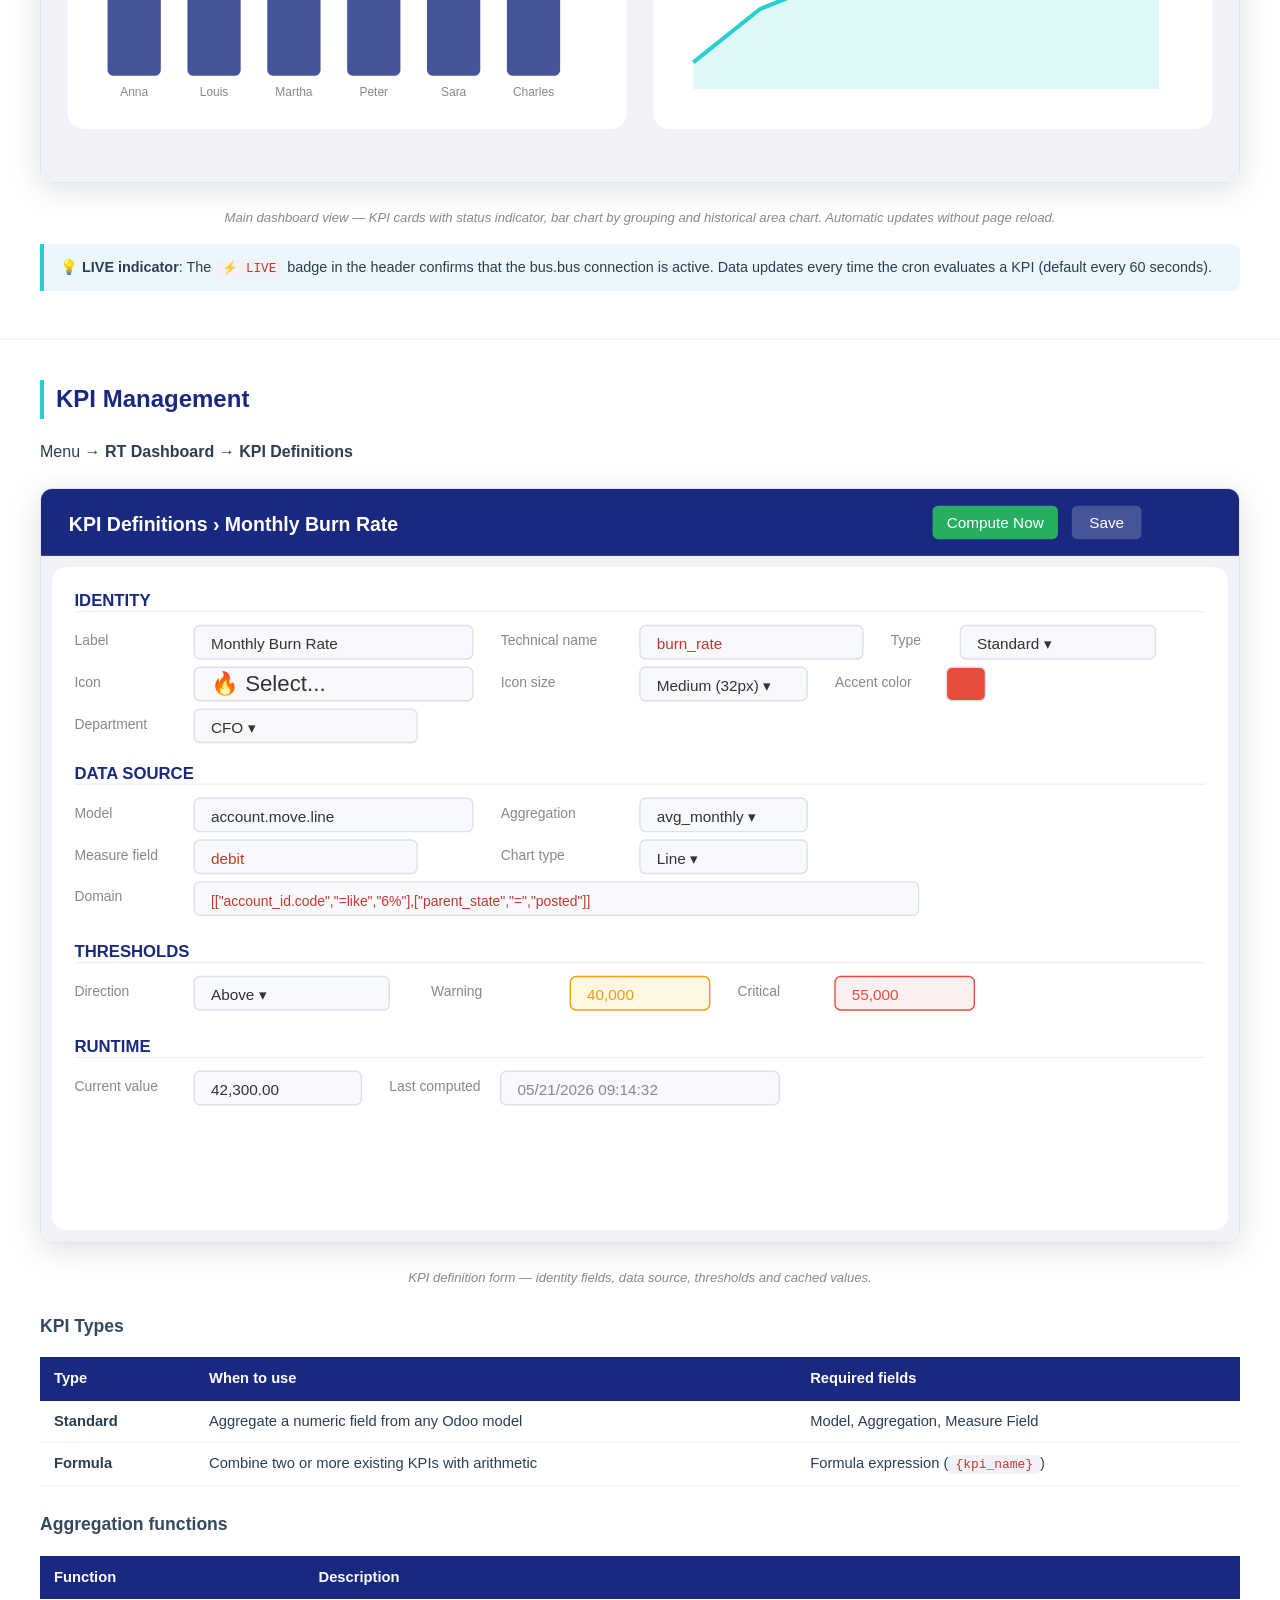
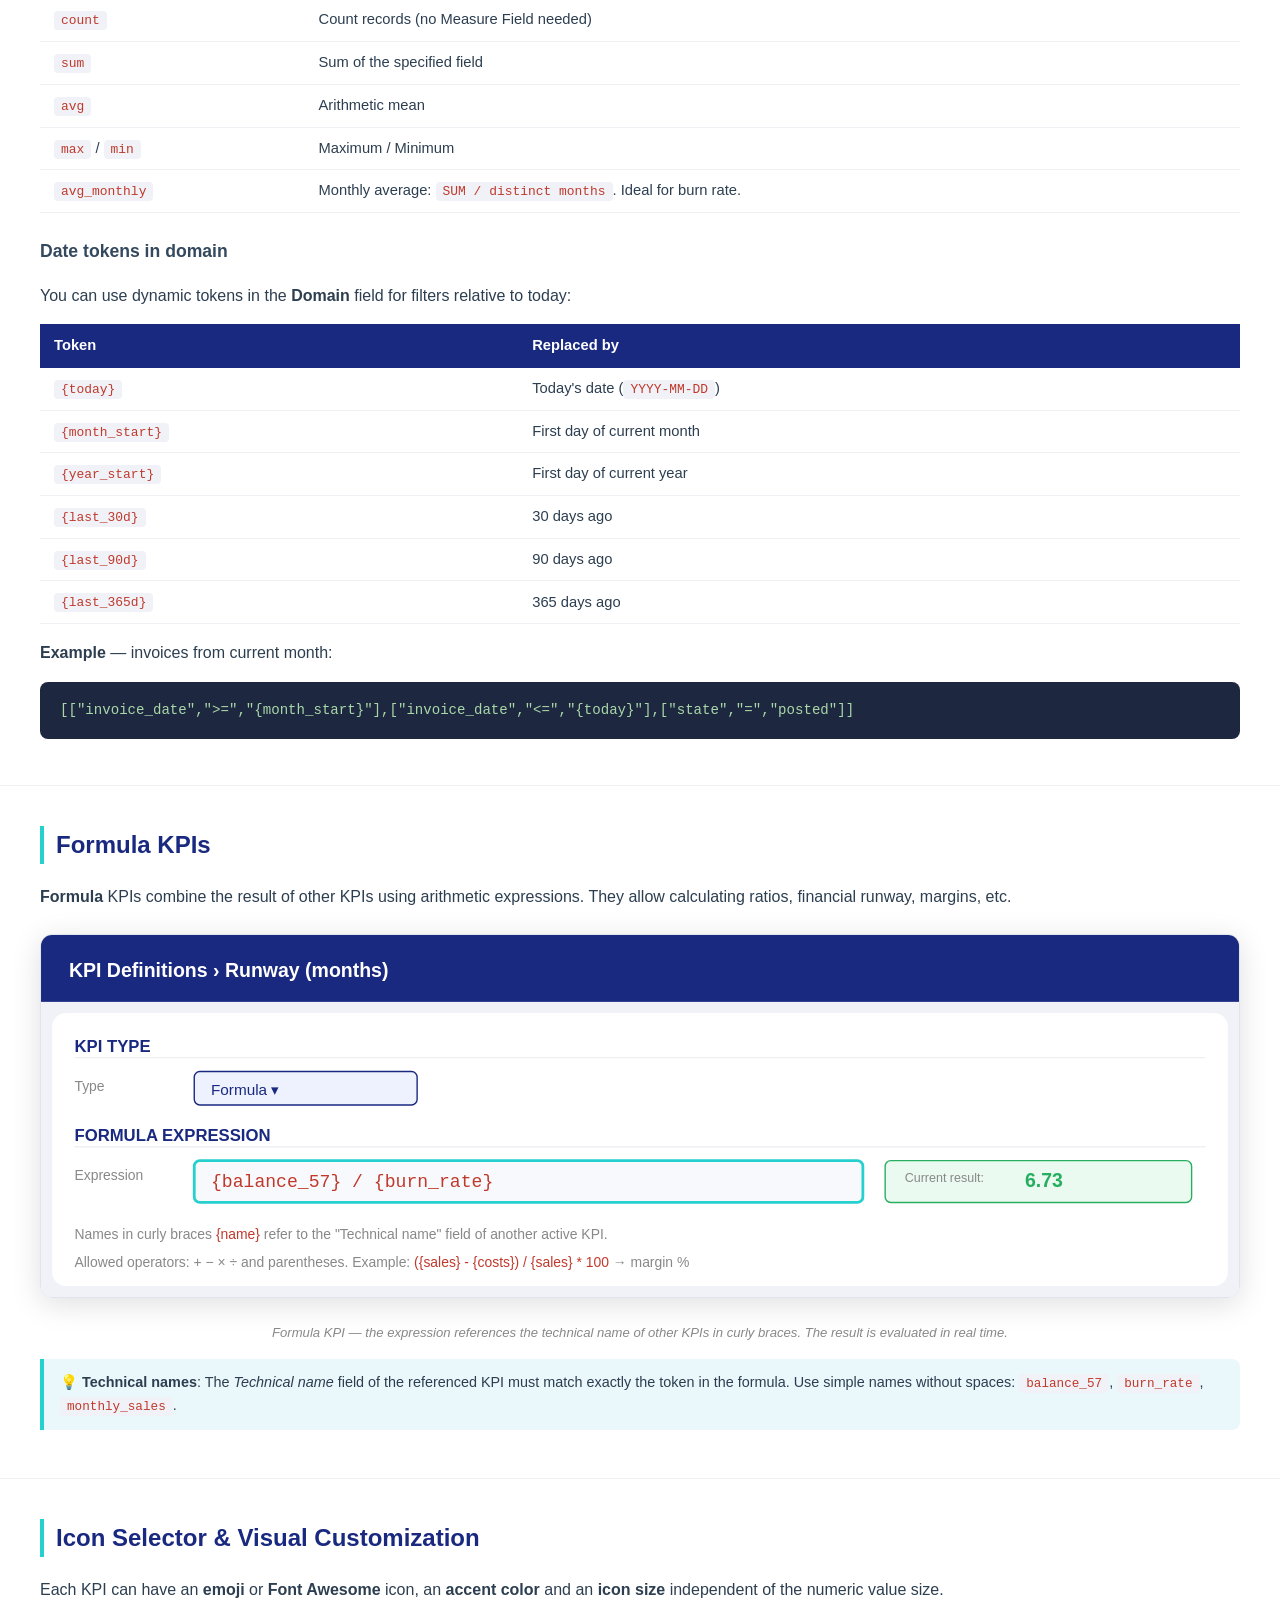
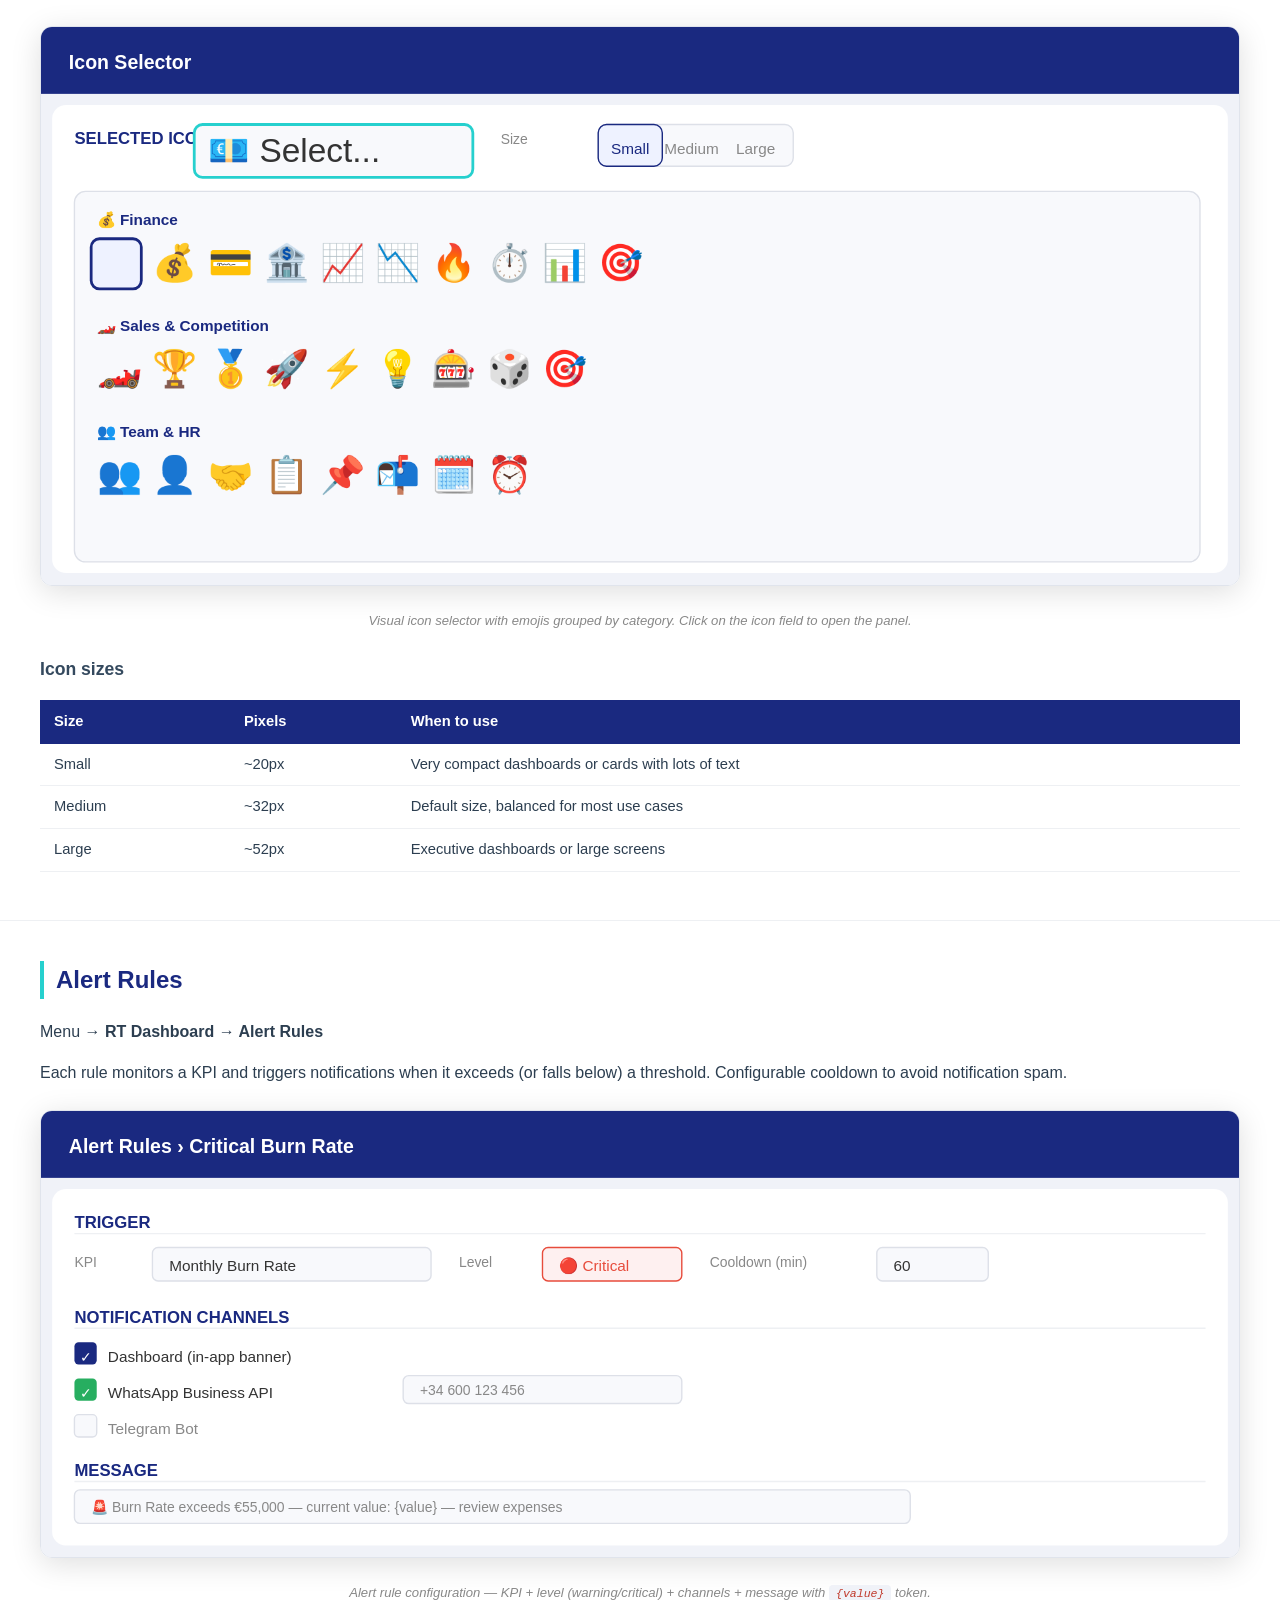
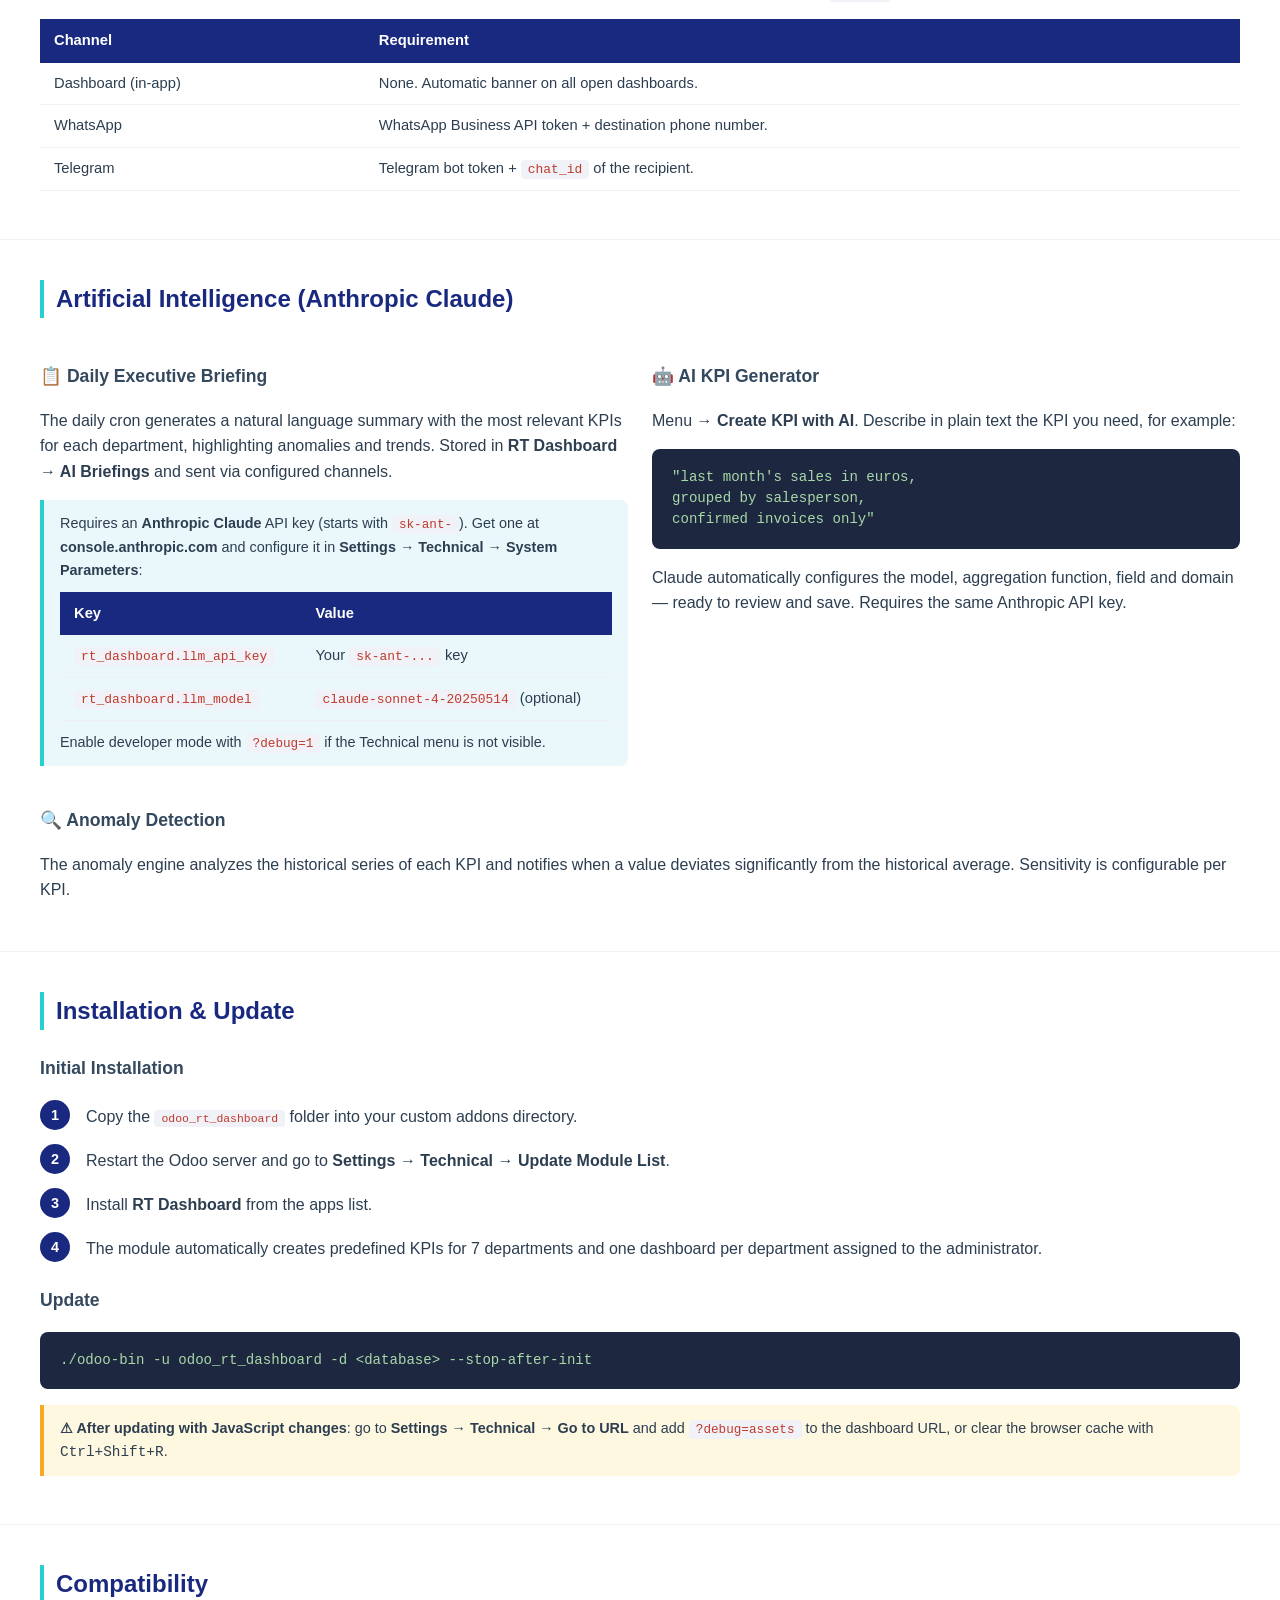
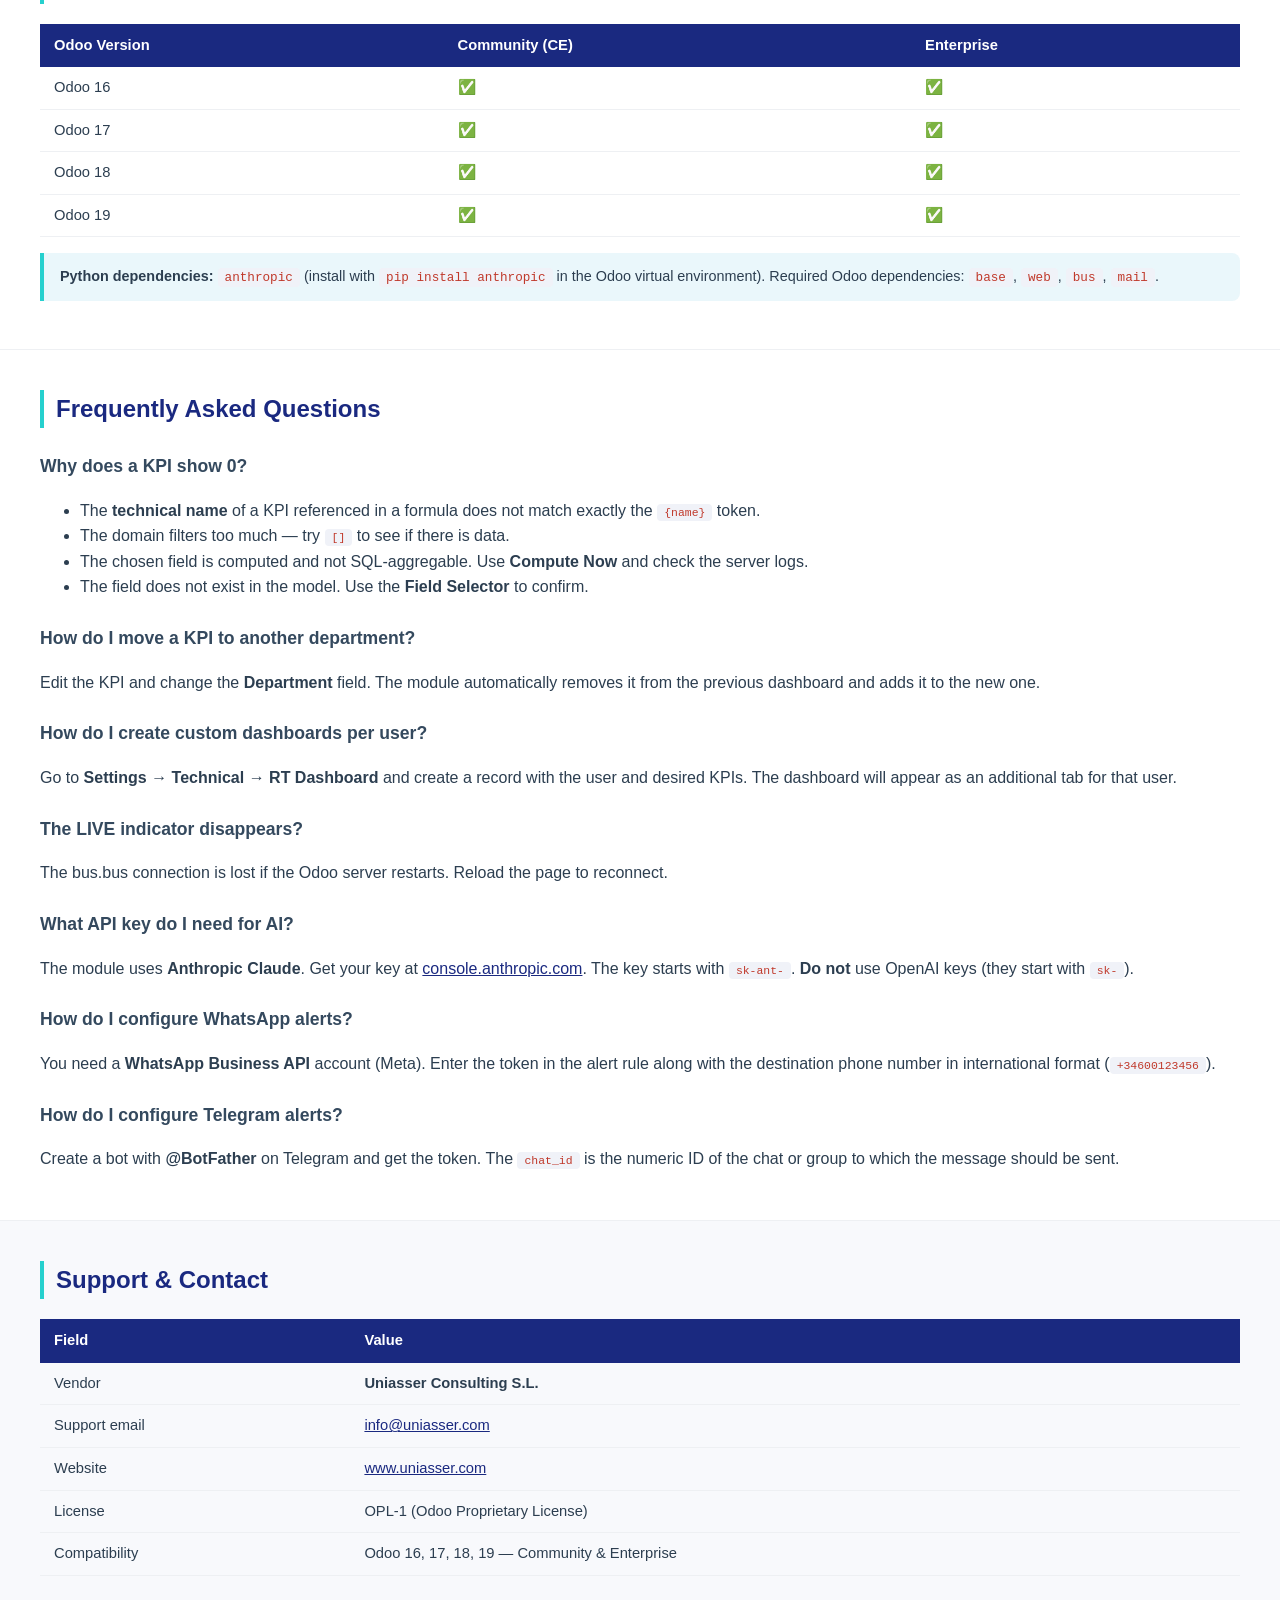
==== commit a1206bd2: "Translate description to English" ====
--- a/odoo17_rt_dashboard/static/description/index.html
+++ b/odoo17_rt_dashboard/static/description/index.html
@@ -1,5 +1,5 @@
 <!DOCTYPE html>
-<html lang="es">
+<html lang="en">
 <head>
 <meta charset="UTF-8">
 <style>
@@ -41,131 +41,114 @@
 <!-- ===== HERO ===== -->
 <div class="hero">
   <h1>📊 RT Dashboard</h1>
-  <p>Dashboards en tiempo real con IA y alertas multicanal para Odoo 18. KPIs por departamento, actualizaciones push sin recargar la página, anomalías detectadas por IA y notificaciones por WhatsApp y Telegram.</p>
+  <p>Real-time dashboards with AI and multi-channel alerts for Odoo 18. Department KPIs, push updates without page reload, AI-detected anomalies, and WhatsApp &amp; Telegram notifications.</p>
   <span class="badge">Odoo 16 · 17 · 18 · 19 · OPL-1</span>
   <br><span style="font-size:.85rem;opacity:.75;display:block;margin-top:8px">Uniasser Consulting S.L. · info@uniasser.com</span>
 </div>
 
-<!-- ===== CARACTERÍSTICAS ===== -->
-<div class="section">
-  <h2>Características principales</h2>
+<!-- ===== FEATURES ===== -->
+<div class="section">
+  <h2>Key Features</h2>
   <div class="feature-grid">
     <div class="feature-card">
       <div class="icon">⚡</div>
-      <h4>Tiempo real</h4>
-      <p>Actualización automática via <code>bus.bus</code> — sin F5. Cualquier cambio en los datos se refleja al instante.</p>
+      <h4>Real-time</h4>
+      <p>Automatic updates via <code>bus.bus</code> — no F5 needed. Any data change is reflected instantly.</p>
     </div>
     <div class="feature-card">
       <div class="icon">🏢</div>
-      <h4>Multi-departamento</h4>
-      <p>KPIs predefinidos para CEO, Ventas, Marketing, CFO, CTO, Operaciones y RRHH.</p>
+      <h4>Multi-department</h4>
+      <p>Predefined KPIs for CEO, Sales, Marketing, CFO, CTO, Operations and HR.</p>
     </div>
     <div class="feature-card">
       <div class="icon">🤖</div>
-      <h4>IA integrada</h4>
-      <p>Detección de anomalías, briefing ejecutivo diario y generador de KPIs por lenguaje natural (OpenAI).</p>
+      <h4>Built-in AI</h4>
+      <p>Anomaly detection, daily executive briefing and natural language KPI generator (Anthropic Claude).</p>
     </div>
     <div class="feature-card">
       <div class="icon">🔔</div>
-      <h4>Alertas multicanal</h4>
-      <p>Notificaciones en dashboard, WhatsApp Business API y Telegram Bot cuando un KPI cruza umbral.</p>
+      <h4>Multi-channel alerts</h4>
+      <p>Dashboard notifications, WhatsApp Business API and Telegram Bot when a KPI crosses a threshold.</p>
     </div>
     <div class="feature-card">
       <div class="icon">📐</div>
-      <h4>KPIs de fórmula</h4>
-      <p>Combina KPIs con expresiones: <code>{saldo_57} / {burn_rate}</code> para calcular runway, ratios y márgenes.</p>
+      <h4>Formula KPIs</h4>
+      <p>Combine KPIs with expressions: <code>{balance_57} / {burn_rate}</code> to calculate runway, ratios and margins.</p>
     </div>
     <div class="feature-card">
       <div class="icon">🎨</div>
-      <h4>Iconos y colores</h4>
-      <p>Selector visual de emojis y Font Awesome. Color de acento y tamaño de icono por KPI.</p>
-    </div>
-  </div>
-</div>
-
-<!-- ===== CAPTURA DASHBOARD ===== -->
-<div class="section">
-  <h2>Vista del dashboard</h2>
-  <p>Accede desde el menú principal <strong>RT Dashboard</strong>. El sistema crea automáticamente un dashboard por departamento. Las tarjetas KPI muestran el valor actual, la variación respecto al período anterior y un minigráfico histórico.</p>
+      <h4>Icons &amp; Colors</h4>
+      <p>Visual emoji and Font Awesome selector. Accent color and icon size per KPI.</p>
+    </div>
+  </div>
+</div>
+
+<!-- ===== DASHBOARD SCREENSHOT ===== -->
+<div class="section">
+  <h2>Dashboard View</h2>
+  <p>Access from the main menu <strong>RT Dashboard</strong>. The system automatically creates one dashboard per department. KPI cards show the current value, variation vs the previous period, and a historical mini-chart.</p>
 
   <div class="screenshot-wrap">
-    <!-- SVG mockup del dashboard principal -->
     <svg viewBox="0 0 900 520" xmlns="http://www.w3.org/2000/svg" style="background:#f0f2f8">
-      <!-- Barra superior Odoo -->
       <rect width="900" height="48" fill="#1a2980"/>
       <text x="20" y="30" fill="white" font-size="16" font-weight="700" font-family="sans-serif">📊 RT Dashboard</text>
       <rect x="700" y="12" width="80" height="24" rx="12" fill="rgba(255,255,255,.2)"/>
       <text x="740" y="28" fill="white" font-size="11" text-anchor="middle" font-family="sans-serif">⚡ LIVE</text>
-
-      <!-- Pestañas departamentos -->
       <rect y="48" width="900" height="40" fill="white" rx="0"/>
       <rect x="8" y="52" width="80" height="32" rx="6" fill="#1a2980"/>
       <text x="48" y="73" fill="white" font-size="12" text-anchor="middle" font-family="sans-serif">CEO</text>
       <text x="120" y="73" fill="#666" font-size="12" text-anchor="middle" font-family="sans-serif">CFO</text>
-      <text x="185" y="73" fill="#666" font-size="12" text-anchor="middle" font-family="sans-serif">Ventas</text>
+      <text x="185" y="73" fill="#666" font-size="12" text-anchor="middle" font-family="sans-serif">Sales</text>
       <text x="250" y="73" fill="#666" font-size="12" text-anchor="middle" font-family="sans-serif">Marketing</text>
       <text x="320" y="73" fill="#666" font-size="12" text-anchor="middle" font-family="sans-serif">CTO</text>
       <text x="370" y="73" fill="#666" font-size="12" text-anchor="middle" font-family="sans-serif">Ops</text>
-      <text x="415" y="73" fill="#666" font-size="12" text-anchor="middle" font-family="sans-serif">RRHH</text>
-
-      <!-- KPI Card 1 - verde -->
+      <text x="415" y="73" fill="#666" font-size="12" text-anchor="middle" font-family="sans-serif">HR</text>
       <rect x="20" y="102" width="200" height="120" rx="12" fill="white" filter="url(#s)"/>
       <rect x="20" y="102" width="200" height="4" rx="2" fill="#27ae60"/>
       <text x="38" y="128" font-size="22" font-family="sans-serif">💶</text>
-      <text x="66" y="122" fill="#27ae60" font-size="11" font-family="sans-serif">Tesorería</text>
-      <text x="38" y="162" fill="#1a2980" font-size="26" font-weight="700" font-family="sans-serif">€ 284.500</text>
+      <text x="66" y="122" fill="#27ae60" font-size="11" font-family="sans-serif">Treasury</text>
+      <text x="38" y="162" fill="#1a2980" font-size="26" font-weight="700" font-family="sans-serif">€ 284,500</text>
       <text x="38" y="182" fill="#27ae60" font-size="13" font-family="sans-serif">▲ +12.3%</text>
-      <text x="38" y="200" fill="#aaa" font-size="10" font-family="sans-serif">vs mes anterior</text>
-
-      <!-- KPI Card 2 - amarillo -->
+      <text x="38" y="200" fill="#aaa" font-size="10" font-family="sans-serif">vs previous month</text>
       <rect x="236" y="102" width="200" height="120" rx="12" fill="white"/>
       <rect x="236" y="102" width="200" height="4" rx="2" fill="#f39c12"/>
       <text x="254" y="128" font-size="22" font-family="sans-serif">🔥</text>
       <text x="282" y="122" fill="#f39c12" font-size="11" font-family="sans-serif">Burn Rate</text>
-      <text x="254" y="162" fill="#1a2980" font-size="26" font-weight="700" font-family="sans-serif">€ 42.300</text>
+      <text x="254" y="162" fill="#1a2980" font-size="26" font-weight="700" font-family="sans-serif">€ 42,300</text>
       <text x="254" y="182" fill="#f39c12" font-size="13" font-family="sans-serif">▲ +8.1%</text>
-      <text x="254" y="200" fill="#aaa" font-size="10" font-family="sans-serif">mensual</text>
-
-      <!-- KPI Card 3 - azul (fórmula: runway) -->
+      <text x="254" y="200" fill="#aaa" font-size="10" font-family="sans-serif">monthly</text>
       <rect x="452" y="102" width="200" height="120" rx="12" fill="white"/>
       <rect x="452" y="102" width="200" height="4" rx="2" fill="#2980b9"/>
       <text x="470" y="128" font-size="22" font-family="sans-serif">⏱️</text>
-      <text x="498" y="122" fill="#2980b9" font-size="11" font-family="sans-serif">Runway (fórmula)</text>
-      <text x="470" y="162" fill="#1a2980" font-size="26" font-weight="700" font-family="sans-serif">6.7 meses</text>
-      <text x="470" y="182" fill="#aaa" font-size="13" font-family="sans-serif">— sin variación</text>
-      <text x="470" y="200" fill="#aaa" font-size="10" font-family="sans-serif">saldo / burn rate</text>
-
-      <!-- KPI Card 4 - rojo -->
+      <text x="498" y="122" fill="#2980b9" font-size="11" font-family="sans-serif">Runway (formula)</text>
+      <text x="470" y="162" fill="#1a2980" font-size="26" font-weight="700" font-family="sans-serif">6.7 months</text>
+      <text x="470" y="182" fill="#aaa" font-size="13" font-family="sans-serif">— no change</text>
+      <text x="470" y="200" fill="#aaa" font-size="10" font-family="sans-serif">balance / burn rate</text>
       <rect x="668" y="102" width="200" height="120" rx="12" fill="white"/>
       <rect x="668" y="102" width="200" height="4" rx="2" fill="#e74c3c"/>
       <text x="686" y="128" font-size="22" font-family="sans-serif">📦</text>
-      <text x="714" y="122" fill="#e74c3c" font-size="11" font-family="sans-serif">Pedidos pendientes</text>
+      <text x="714" y="122" fill="#e74c3c" font-size="11" font-family="sans-serif">Pending orders</text>
       <text x="686" y="162" fill="#1a2980" font-size="26" font-weight="700" font-family="sans-serif">23</text>
-      <text x="686" y="182" fill="#e74c3c" font-size="13" font-family="sans-serif">▼ -5  ⚠ Crítico</text>
-      <text x="686" y="200" fill="#aaa" font-size="10" font-family="sans-serif">umbral: &lt; 30</text>
-
-      <!-- Gráfico de barras simulado -->
+      <text x="686" y="182" fill="#e74c3c" font-size="13" font-family="sans-serif">▼ -5  ⚠ Critical</text>
+      <text x="686" y="200" fill="#aaa" font-size="10" font-family="sans-serif">threshold: &lt; 30</text>
       <rect x="20" y="240" width="420" height="240" rx="12" fill="white"/>
-      <text x="36" y="265" fill="#1a2980" font-size="13" font-weight="700" font-family="sans-serif">Ventas por comercial</text>
+      <text x="36" y="265" fill="#1a2980" font-size="13" font-weight="700" font-family="sans-serif">Sales by rep</text>
       <rect x="50" y="300" width="40" height="140" rx="4" fill="#1a2980" opacity=".8"/>
       <rect x="110" y="340" width="40" height="100" rx="4" fill="#1a2980" opacity=".8"/>
       <rect x="170" y="290" width="40" height="150" rx="4" fill="#1a2980" opacity=".8"/>
       <rect x="230" y="360" width="40" height="80" rx="4" fill="#1a2980" opacity=".8"/>
       <rect x="290" y="330" width="40" height="110" rx="4" fill="#1a2980" opacity=".8"/>
       <rect x="350" y="310" width="40" height="130" rx="4" fill="#1a2980" opacity=".8"/>
-      <text x="70" y="455" fill="#888" font-size="9" text-anchor="middle" font-family="sans-serif">Ana</text>
-      <text x="130" y="455" fill="#888" font-size="9" text-anchor="middle" font-family="sans-serif">Luis</text>
-      <text x="190" y="455" fill="#888" font-size="9" text-anchor="middle" font-family="sans-serif">Marta</text>
-      <text x="250" y="455" fill="#888" font-size="9" text-anchor="middle" font-family="sans-serif">Pedro</text>
+      <text x="70" y="455" fill="#888" font-size="9" text-anchor="middle" font-family="sans-serif">Anna</text>
+      <text x="130" y="455" fill="#888" font-size="9" text-anchor="middle" font-family="sans-serif">Louis</text>
+      <text x="190" y="455" fill="#888" font-size="9" text-anchor="middle" font-family="sans-serif">Martha</text>
+      <text x="250" y="455" fill="#888" font-size="9" text-anchor="middle" font-family="sans-serif">Peter</text>
       <text x="310" y="455" fill="#888" font-size="9" text-anchor="middle" font-family="sans-serif">Sara</text>
-      <text x="370" y="455" fill="#888" font-size="9" text-anchor="middle" font-family="sans-serif">Carlos</text>
-
-      <!-- Gráfico de línea simulado -->
+      <text x="370" y="455" fill="#888" font-size="9" text-anchor="middle" font-family="sans-serif">Charles</text>
       <rect x="460" y="240" width="420" height="240" rx="12" fill="white"/>
-      <text x="476" y="265" fill="#1a2980" font-size="13" font-weight="700" font-family="sans-serif">Facturación mensual (€)</text>
+      <text x="476" y="265" fill="#1a2980" font-size="13" font-weight="700" font-family="sans-serif">Monthly invoicing (€)</text>
       <polyline points="490,430 540,390 590,370 640,340 690,350 740,310 790,290 840,260" fill="none" stroke="#26d0ce" stroke-width="3"/>
       <polygon points="490,430 540,390 590,370 640,340 690,350 740,310 790,290 840,260 840,450 490,450" fill="#26d0ce" opacity=".15"/>
-
       <defs>
         <filter id="s" x="-5%" y="-5%" width="110%" height="130%">
           <feDropShadow dx="0" dy="2" stdDeviation="4" flood-color="rgba(0,0,0,.08)"/>
@@ -173,221 +156,176 @@
       </defs>
     </svg>
   </div>
-  <p class="caption">Vista principal del dashboard — tarjetas KPI con indicador de estado, gráfico de barras por agrupación y gráfico de área histórico. Actualización automática sin recargar.</p>
+  <p class="caption">Main dashboard view — KPI cards with status indicator, bar chart by grouping and historical area chart. Automatic updates without page reload.</p>
 
   <div class="tip">
-    <strong>💡 Indicador LIVE</strong>: El badge <code>⚡ LIVE</code> en la cabecera confirma que la conexión bus.bus está activa. Los datos se actualizan cada vez que el cron evalúa un KPI (por defecto cada 60 segundos).
+    <strong>💡 LIVE indicator</strong>: The <code>⚡ LIVE</code> badge in the header confirms that the bus.bus connection is active. Data updates every time the cron evaluates a KPI (default every 60 seconds).
   </div>
 </div>
 
 <!-- ===== KPI DEFINITIONS ===== -->
 <div class="section">
-  <h2>Gestión de KPIs</h2>
-  <p>Menú → <strong>RT Dashboard → KPI Definitions</strong></p>
+  <h2>KPI Management</h2>
+  <p>Menu → <strong>RT Dashboard → KPI Definitions</strong></p>
 
   <div class="screenshot-wrap">
-    <!-- SVG mockup del formulario KPI -->
     <svg viewBox="0 0 860 540" xmlns="http://www.w3.org/2000/svg" style="background:#f0f2f8">
       <rect width="860" height="48" fill="#1a2980"/>
-      <text x="20" y="30" fill="white" font-size="14" font-weight="700" font-family="sans-serif">KPI Definitions › Burn Rate Mensual</text>
+      <text x="20" y="30" fill="white" font-size="14" font-weight="700" font-family="sans-serif">KPI Definitions › Monthly Burn Rate</text>
       <rect x="640" y="12" width="90" height="24" rx="4" fill="#27ae60"/>
       <text x="685" y="28" fill="white" font-size="11" text-anchor="middle" font-family="sans-serif">Compute Now</text>
       <rect x="740" y="12" width="50" height="24" rx="4" fill="rgba(255,255,255,.2)"/>
-      <text x="765" y="28" fill="white" font-size="11" text-anchor="middle" font-family="sans-serif">Guardar</text>
-
+      <text x="765" y="28" fill="white" font-size="11" text-anchor="middle" font-family="sans-serif">Save</text>
       <rect x="8" y="56" width="844" height="476" rx="10" fill="white"/>
-
-      <!-- Sección Identidad -->
-      <text x="24" y="84" fill="#1a2980" font-size="12" font-weight="700" font-family="sans-serif">IDENTIDAD</text>
+      <text x="24" y="84" fill="#1a2980" font-size="12" font-weight="700" font-family="sans-serif">IDENTITY</text>
       <line x1="24" y1="88" x2="836" y2="88" stroke="#eef0f3" stroke-width="1"/>
-
       <text x="24" y="112" fill="#888" font-size="10" font-family="sans-serif">Label</text>
       <rect x="110" y="98" width="200" height="24" rx="4" fill="#f8f9fc" stroke="#dde0e8" stroke-width="1"/>
-      <text x="122" y="115" fill="#333" font-size="11" font-family="sans-serif">Burn Rate Mensual</text>
-
-      <text x="330" y="112" fill="#888" font-size="10" font-family="sans-serif">Name (técnico)</text>
+      <text x="122" y="115" fill="#333" font-size="11" font-family="sans-serif">Monthly Burn Rate</text>
+      <text x="330" y="112" fill="#888" font-size="10" font-family="sans-serif">Technical name</text>
       <rect x="430" y="98" width="160" height="24" rx="4" fill="#f8f9fc" stroke="#dde0e8" stroke-width="1"/>
       <text x="442" y="115" fill="#c0392b" font-size="11" font-family="sans-serif">burn_rate</text>
-
-      <text x="610" y="112" fill="#888" font-size="10" font-family="sans-serif">Tipo</text>
+      <text x="610" y="112" fill="#888" font-size="10" font-family="sans-serif">Type</text>
       <rect x="660" y="98" width="140" height="24" rx="4" fill="#f8f9fc" stroke="#dde0e8" stroke-width="1"/>
-      <text x="672" y="115" fill="#333" font-size="11" font-family="sans-serif">Estándar ▾</text>
-
-      <!-- Icono + Color -->
-      <text x="24" y="142" fill="#888" font-size="10" font-family="sans-serif">Icono</text>
+      <text x="672" y="115" fill="#333" font-size="11" font-family="sans-serif">Standard ▾</text>
+      <text x="24" y="142" fill="#888" font-size="10" font-family="sans-serif">Icon</text>
       <rect x="110" y="128" width="200" height="24" rx="4" fill="#f8f9fc" stroke="#dde0e8" stroke-width="1"/>
-      <text x="122" y="145" fill="#333" font-size="16" font-family="sans-serif">🔥 Seleccionar...</text>
-
-      <text x="330" y="142" fill="#888" font-size="10" font-family="sans-serif">Tamaño icono</text>
+      <text x="122" y="145" fill="#333" font-size="16" font-family="sans-serif">🔥 Select...</text>
+      <text x="330" y="142" fill="#888" font-size="10" font-family="sans-serif">Icon size</text>
       <rect x="430" y="128" width="120" height="24" rx="4" fill="#f8f9fc" stroke="#dde0e8" stroke-width="1"/>
-      <text x="442" y="145" fill="#333" font-size="11" font-family="sans-serif">Mediano (32px) ▾</text>
-
-      <text x="570" y="142" fill="#888" font-size="10" font-family="sans-serif">Color acento</text>
+      <text x="442" y="145" fill="#333" font-size="11" font-family="sans-serif">Medium (32px) ▾</text>
+      <text x="570" y="142" fill="#888" font-size="10" font-family="sans-serif">Accent color</text>
       <rect x="650" y="128" width="28" height="24" rx="4" fill="#e74c3c" stroke="#dde0e8" stroke-width="1"/>
-
-      <text x="24" y="172" fill="#888" font-size="10" font-family="sans-serif">Departamento</text>
+      <text x="24" y="172" fill="#888" font-size="10" font-family="sans-serif">Department</text>
       <rect x="110" y="158" width="160" height="24" rx="4" fill="#f8f9fc" stroke="#dde0e8" stroke-width="1"/>
       <text x="122" y="175" fill="#333" font-size="11" font-family="sans-serif">CFO ▾</text>
-
-      <!-- Sección Fuente de datos -->
-      <text x="24" y="208" fill="#1a2980" font-size="12" font-weight="700" font-family="sans-serif">FUENTE DE DATOS</text>
+      <text x="24" y="208" fill="#1a2980" font-size="12" font-weight="700" font-family="sans-serif">DATA SOURCE</text>
       <line x1="24" y1="212" x2="836" y2="212" stroke="#eef0f3" stroke-width="1"/>
-
-      <text x="24" y="236" fill="#888" font-size="10" font-family="sans-serif">Modelo</text>
+      <text x="24" y="236" fill="#888" font-size="10" font-family="sans-serif">Model</text>
       <rect x="110" y="222" width="200" height="24" rx="4" fill="#f8f9fc" stroke="#dde0e8" stroke-width="1"/>
       <text x="122" y="239" fill="#333" font-size="11" font-family="sans-serif">account.move.line</text>
-
-      <text x="330" y="236" fill="#888" font-size="10" font-family="sans-serif">Agregación</text>
+      <text x="330" y="236" fill="#888" font-size="10" font-family="sans-serif">Aggregation</text>
       <rect x="430" y="222" width="120" height="24" rx="4" fill="#f8f9fc" stroke="#dde0e8" stroke-width="1"/>
       <text x="442" y="239" fill="#333" font-size="11" font-family="sans-serif">avg_monthly ▾</text>
-
-      <text x="24" y="266" fill="#888" font-size="10" font-family="sans-serif">Campo medida</text>
+      <text x="24" y="266" fill="#888" font-size="10" font-family="sans-serif">Measure field</text>
       <rect x="110" y="252" width="160" height="24" rx="4" fill="#f8f9fc" stroke="#dde0e8" stroke-width="1"/>
       <text x="122" y="269" fill="#c0392b" font-size="11" font-family="sans-serif">debit</text>
-
-      <text x="330" y="266" fill="#888" font-size="10" font-family="sans-serif">Tipo gráfico</text>
+      <text x="330" y="266" fill="#888" font-size="10" font-family="sans-serif">Chart type</text>
       <rect x="430" y="252" width="120" height="24" rx="4" fill="#f8f9fc" stroke="#dde0e8" stroke-width="1"/>
-      <text x="442" y="269" fill="#333" font-size="11" font-family="sans-serif">Línea ▾</text>
-
-      <!-- Dominio -->
-      <text x="24" y="296" fill="#888" font-size="10" font-family="sans-serif">Dominio</text>
+      <text x="442" y="269" fill="#333" font-size="11" font-family="sans-serif">Line ▾</text>
+      <text x="24" y="296" fill="#888" font-size="10" font-family="sans-serif">Domain</text>
       <rect x="110" y="282" width="520" height="24" rx="4" fill="#f8f9fc" stroke="#dde0e8" stroke-width="1"/>
       <text x="122" y="299" fill="#c0392b" font-size="10" font-family="sans-serif">[["account_id.code","=like","6%"],["parent_state","=","posted"]]</text>
-
-      <!-- Umbrales -->
-      <text x="24" y="336" fill="#1a2980" font-size="12" font-weight="700" font-family="sans-serif">UMBRALES</text>
+      <text x="24" y="336" fill="#1a2980" font-size="12" font-weight="700" font-family="sans-serif">THRESHOLDS</text>
       <line x1="24" y1="340" x2="836" y2="340" stroke="#eef0f3" stroke-width="1"/>
-
-      <text x="24" y="364" fill="#888" font-size="10" font-family="sans-serif">Dirección</text>
+      <text x="24" y="364" fill="#888" font-size="10" font-family="sans-serif">Direction</text>
       <rect x="110" y="350" width="140" height="24" rx="4" fill="#f8f9fc" stroke="#dde0e8" stroke-width="1"/>
-      <text x="122" y="367" fill="#333" font-size="11" font-family="sans-serif">Por encima ▾</text>
-
-      <text x="280" y="364" fill="#888" font-size="10" font-family="sans-serif">Advertencia</text>
+      <text x="122" y="367" fill="#333" font-size="11" font-family="sans-serif">Above ▾</text>
+      <text x="280" y="364" fill="#888" font-size="10" font-family="sans-serif">Warning</text>
       <rect x="380" y="350" width="100" height="24" rx="4" fill="#fff8e1" stroke="#f39c12" stroke-width="1"/>
-      <text x="392" y="367" fill="#f39c12" font-size="11" font-family="sans-serif">40.000</text>
-
-      <text x="500" y="364" fill="#888" font-size="10" font-family="sans-serif">Crítico</text>
+      <text x="392" y="367" fill="#f39c12" font-size="11" font-family="sans-serif">40,000</text>
+      <text x="500" y="364" fill="#888" font-size="10" font-family="sans-serif">Critical</text>
       <rect x="570" y="350" width="100" height="24" rx="4" fill="#fef0f0" stroke="#e74c3c" stroke-width="1"/>
-      <text x="582" y="367" fill="#e74c3c" font-size="11" font-family="sans-serif">55.000</text>
-
-      <!-- Runtime -->
-      <text x="24" y="404" fill="#1a2980" font-size="12" font-weight="700" font-family="sans-serif">TIEMPO DE EJECUCIÓN</text>
+      <text x="582" y="367" fill="#e74c3c" font-size="11" font-family="sans-serif">55,000</text>
+      <text x="24" y="404" fill="#1a2980" font-size="12" font-weight="700" font-family="sans-serif">RUNTIME</text>
       <line x1="24" y1="408" x2="836" y2="408" stroke="#eef0f3" stroke-width="1"/>
-
-      <text x="24" y="432" fill="#888" font-size="10" font-family="sans-serif">Valor actual</text>
+      <text x="24" y="432" fill="#888" font-size="10" font-family="sans-serif">Current value</text>
       <rect x="110" y="418" width="120" height="24" rx="4" fill="#f8f9fc" stroke="#dde0e8" stroke-width="1"/>
-      <text x="122" y="435" fill="#333" font-size="11" font-family="sans-serif">42.300,00</text>
-
-      <text x="250" y="432" fill="#888" font-size="10" font-family="sans-serif">Última vez</text>
+      <text x="122" y="435" fill="#333" font-size="11" font-family="sans-serif">42,300.00</text>
+      <text x="250" y="432" fill="#888" font-size="10" font-family="sans-serif">Last computed</text>
       <rect x="330" y="418" width="200" height="24" rx="4" fill="#f8f9fc" stroke="#dde0e8" stroke-width="1"/>
-      <text x="342" y="435" fill="#888" font-size="11" font-family="sans-serif">21/05/2026 09:14:32</text>
+      <text x="342" y="435" fill="#888" font-size="11" font-family="sans-serif">05/21/2026 09:14:32</text>
     </svg>
   </div>
-  <p class="caption">Formulario de definición de KPI — campos de identidad, fuente de datos, umbrales y valores en caché.</p>
-
-  <h3>Tipos de KPI</h3>
-  <table>
-    <tr><th>Tipo</th><th>Cuándo usarlo</th><th>Campos requeridos</th></tr>
-    <tr><td><strong>Estándar</strong></td><td>Agregar un campo numérico de cualquier modelo Odoo</td><td>Modelo, Agregación, Measure Field</td></tr>
-    <tr><td><strong>Fórmula</strong></td><td>Combinar dos o más KPIs existentes con aritmética</td><td>Expresión fórmula (<code>{nombre_kpi}</code>)</td></tr>
-  </table>
-
-  <h3>Funciones de agregación</h3>
-  <table>
-    <tr><th>Función</th><th>Descripción</th></tr>
-    <tr><td><code>count</code></td><td>Cuenta registros (no necesita Measure Field)</td></tr>
-    <tr><td><code>sum</code></td><td>Suma del campo indicado</td></tr>
-    <tr><td><code>avg</code></td><td>Media aritmética</td></tr>
-    <tr><td><code>max</code> / <code>min</code></td><td>Máximo / Mínimo</td></tr>
-    <tr><td><code>avg_monthly</code></td><td>Media mensual: <code>SUM / meses distintos</code>. Ideal para burn rate.</td></tr>
-  </table>
-
-  <h3>Tokens de fecha en el dominio</h3>
-  <p>Puedes usar tokens dinámicos en el campo <strong>Domain</strong> para filtros relativos a hoy:</p>
-  <table>
-    <tr><th>Token</th><th>Se reemplaza por</th></tr>
-    <tr><td><code>{hoy}</code></td><td>Fecha de hoy (<code>YYYY-MM-DD</code>)</td></tr>
-    <tr><td><code>{inicio_mes}</code></td><td>Primer día del mes actual</td></tr>
-    <tr><td><code>{inicio_año}</code></td><td>Primer día del año actual</td></tr>
-    <tr><td><code>{hace_30d}</code></td><td>Hace 30 días</td></tr>
-    <tr><td><code>{hace_90d}</code></td><td>Hace 90 días</td></tr>
-    <tr><td><code>{hace_365d}</code></td><td>Hace 365 días</td></tr>
-  </table>
-  <p><strong>Ejemplo</strong> — facturas del mes actual:</p>
-  <pre>[["invoice_date",">=","{inicio_mes}"],["invoice_date","&lt;=","{hoy}"],["state","=","posted"]]</pre>
-</div>
-
-<!-- ===== KPI FÓRMULA ===== -->
-<div class="section">
-  <h2>KPIs de Fórmula</h2>
-  <p>Los KPIs de tipo <strong>Fórmula</strong> combinan el resultado de otros KPIs mediante expresiones aritméticas. Permiten calcular ratios, runway financiero, márgenes, etc.</p>
+  <p class="caption">KPI definition form — identity fields, data source, thresholds and cached values.</p>
+
+  <h3>KPI Types</h3>
+  <table>
+    <tr><th>Type</th><th>When to use</th><th>Required fields</th></tr>
+    <tr><td><strong>Standard</strong></td><td>Aggregate a numeric field from any Odoo model</td><td>Model, Aggregation, Measure Field</td></tr>
+    <tr><td><strong>Formula</strong></td><td>Combine two or more existing KPIs with arithmetic</td><td>Formula expression (<code>{kpi_name}</code>)</td></tr>
+  </table>
+
+  <h3>Aggregation functions</h3>
+  <table>
+    <tr><th>Function</th><th>Description</th></tr>
+    <tr><td><code>count</code></td><td>Count records (no Measure Field needed)</td></tr>
+    <tr><td><code>sum</code></td><td>Sum of the specified field</td></tr>
+    <tr><td><code>avg</code></td><td>Arithmetic mean</td></tr>
+    <tr><td><code>max</code> / <code>min</code></td><td>Maximum / Minimum</td></tr>
+    <tr><td><code>avg_monthly</code></td><td>Monthly average: <code>SUM / distinct months</code>. Ideal for burn rate.</td></tr>
+  </table>
+
+  <h3>Date tokens in domain</h3>
+  <p>You can use dynamic tokens in the <strong>Domain</strong> field for filters relative to today:</p>
+  <table>
+    <tr><th>Token</th><th>Replaced by</th></tr>
+    <tr><td><code>{today}</code></td><td>Today's date (<code>YYYY-MM-DD</code>)</td></tr>
+    <tr><td><code>{month_start}</code></td><td>First day of current month</td></tr>
+    <tr><td><code>{year_start}</code></td><td>First day of current year</td></tr>
+    <tr><td><code>{last_30d}</code></td><td>30 days ago</td></tr>
+    <tr><td><code>{last_90d}</code></td><td>90 days ago</td></tr>
+    <tr><td><code>{last_365d}</code></td><td>365 days ago</td></tr>
+  </table>
+  <p><strong>Example</strong> — invoices from current month:</p>
+  <pre>[["invoice_date",">=","{month_start}"],["invoice_date","&lt;=","{today}"],["state","=","posted"]]</pre>
+</div>
+
+<!-- ===== FORMULA KPI ===== -->
+<div class="section">
+  <h2>Formula KPIs</h2>
+  <p><strong>Formula</strong> KPIs combine the result of other KPIs using arithmetic expressions. They allow calculating ratios, financial runway, margins, etc.</p>
 
   <div class="screenshot-wrap">
     <svg viewBox="0 0 860 260" xmlns="http://www.w3.org/2000/svg" style="background:#f0f2f8">
       <rect width="860" height="48" fill="#1a2980"/>
-      <text x="20" y="30" fill="white" font-size="14" font-weight="700" font-family="sans-serif">KPI Definitions › Runway (meses)</text>
-
+      <text x="20" y="30" fill="white" font-size="14" font-weight="700" font-family="sans-serif">KPI Definitions › Runway (months)</text>
       <rect x="8" y="56" width="844" height="196" rx="10" fill="white"/>
-
-      <text x="24" y="84" fill="#1a2980" font-size="12" font-weight="700" font-family="sans-serif">TIPO DE KPI</text>
+      <text x="24" y="84" fill="#1a2980" font-size="12" font-weight="700" font-family="sans-serif">KPI TYPE</text>
       <line x1="24" y1="88" x2="836" y2="88" stroke="#eef0f3"/>
-
-      <text x="24" y="112" fill="#888" font-size="10" font-family="sans-serif">Tipo</text>
+      <text x="24" y="112" fill="#888" font-size="10" font-family="sans-serif">Type</text>
       <rect x="110" y="98" width="160" height="24" rx="4" fill="#eef2ff" stroke="#1a2980" stroke-width="1"/>
-      <text x="122" y="115" fill="#1a2980" font-size="11" font-family="sans-serif">Fórmula ▾</text>
-
-      <text x="24" y="148" fill="#1a2980" font-size="12" font-weight="700" font-family="sans-serif">EXPRESIÓN FÓRMULA</text>
+      <text x="122" y="115" fill="#1a2980" font-size="11" font-family="sans-serif">Formula ▾</text>
+      <text x="24" y="148" fill="#1a2980" font-size="12" font-weight="700" font-family="sans-serif">FORMULA EXPRESSION</text>
       <line x1="24" y1="152" x2="836" y2="152" stroke="#eef0f3"/>
-
-      <text x="24" y="176" fill="#888" font-size="10" font-family="sans-serif">Expresión</text>
+      <text x="24" y="176" fill="#888" font-size="10" font-family="sans-serif">Expression</text>
       <rect x="110" y="162" width="480" height="30" rx="4" fill="#f8f9fc" stroke="#26d0ce" stroke-width="2"/>
-      <text x="122" y="181" fill="#c0392b" font-size="13" font-family="monospace">{saldo_57} / {burn_rate}</text>
-
+      <text x="122" y="181" fill="#c0392b" font-size="13" font-family="monospace">{balance_57} / {burn_rate}</text>
       <rect x="606" y="162" width="220" height="30" rx="4" fill="#eafaf1" stroke="#27ae60" stroke-width="1"/>
-      <text x="620" y="177" fill="#888" font-size="9" font-family="sans-serif">Resultado actual:</text>
+      <text x="620" y="177" fill="#888" font-size="9" font-family="sans-serif">Current result:</text>
       <text x="720" y="181" fill="#27ae60" font-size="14" font-weight="700" text-anchor="middle" font-family="sans-serif">6.73</text>
-
-      <text x="24" y="218" fill="#888" font-size="10" font-family="sans-serif">Los nombres entre llaves <tspan fill="#c0392b">{nombre}</tspan> corresponden al campo "Name (técnico)" de otro KPI activo.</text>
-      <text x="24" y="238" fill="#888" font-size="10" font-family="sans-serif">Operadores permitidos: + − × ÷ y paréntesis. Ejemplo: <tspan fill="#c0392b">({ventas} - {costes}) / {ventas} * 100</tspan> → margen %</text>
+      <text x="24" y="218" fill="#888" font-size="10" font-family="sans-serif">Names in curly braces <tspan fill="#c0392b">{name}</tspan> refer to the "Technical name" field of another active KPI.</text>
+      <text x="24" y="238" fill="#888" font-size="10" font-family="sans-serif">Allowed operators: + − × ÷ and parentheses. Example: <tspan fill="#c0392b">({sales} - {costs}) / {sales} * 100</tspan> → margin %</text>
     </svg>
   </div>
-  <p class="caption">KPI de fórmula — la expresión referencia el nombre técnico de otros KPIs entre llaves. El resultado se evalúa en tiempo real.</p>
+  <p class="caption">Formula KPI — the expression references the technical name of other KPIs in curly braces. The result is evaluated in real time.</p>
 
   <div class="tip">
-    <strong>💡 Nombres técnicos</strong>: El campo <em>Name (técnico)</em> del KPI referenciado debe coincidir exactamente con el token en la fórmula. Usa nombres simples sin espacios: <code>saldo_57</code>, <code>burn_rate</code>, <code>ventas_mes</code>.
-  </div>
-</div>
-
-<!-- ===== SELECTOR DE ICONOS ===== -->
-<div class="section">
-  <h2>Selector de iconos y personalización visual</h2>
-  <p>Cada KPI puede tener un <strong>emoji</strong> o icono <strong>Font Awesome</strong>, un <strong>color de acento</strong> y un <strong>tamaño de icono</strong> independiente del tamaño del valor numérico.</p>
+    <strong>💡 Technical names</strong>: The <em>Technical name</em> field of the referenced KPI must match exactly the token in the formula. Use simple names without spaces: <code>balance_57</code>, <code>burn_rate</code>, <code>monthly_sales</code>.
+  </div>
+</div>
+
+<!-- ===== ICON SELECTOR ===== -->
+<div class="section">
+  <h2>Icon Selector &amp; Visual Customization</h2>
+  <p>Each KPI can have an <strong>emoji</strong> or <strong>Font Awesome</strong> icon, an <strong>accent color</strong> and an <strong>icon size</strong> independent of the numeric value size.</p>
 
   <div class="screenshot-wrap">
     <svg viewBox="0 0 860 400" xmlns="http://www.w3.org/2000/svg" style="background:#f0f2f8">
       <rect width="860" height="48" fill="#1a2980"/>
-      <text x="20" y="30" fill="white" font-size="14" font-weight="700" font-family="sans-serif">Selector de iconos</text>
-
+      <text x="20" y="30" fill="white" font-size="14" font-weight="700" font-family="sans-serif">Icon Selector</text>
       <rect x="8" y="56" width="844" height="336" rx="10" fill="white"/>
-
-      <!-- Preview del KPI -->
-      <text x="24" y="84" fill="#1a2980" font-size="12" font-weight="700" font-family="sans-serif">ICONO SELECCIONADO</text>
+      <text x="24" y="84" fill="#1a2980" font-size="12" font-weight="700" font-family="sans-serif">SELECTED ICON</text>
       <rect x="110" y="70" width="200" height="38" rx="6" fill="#f8f9fc" stroke="#26d0ce" stroke-width="2"/>
-      <text x="120" y="97" fill="#333" font-size="24" font-family="sans-serif">💶  Seleccionar...</text>
-
-      <text x="330" y="84" fill="#888" font-size="10" font-family="sans-serif">Tamaño</text>
+      <text x="120" y="97" fill="#333" font-size="24" font-family="sans-serif">💶  Select...</text>
+      <text x="330" y="84" fill="#888" font-size="10" font-family="sans-serif">Size</text>
       <rect x="400" y="70" width="140" height="30" rx="6" fill="#f8f9fc" stroke="#dde0e8"/>
       <rect x="400" y="70" width="46" height="30" rx="6" fill="#eef2ff" stroke="#1a2980"/>
-      <text x="423" y="91" fill="#1a2980" font-size="11" text-anchor="middle" font-family="sans-serif">Pequeño</text>
-      <text x="467" y="91" fill="#888" font-size="11" text-anchor="middle" font-family="sans-serif">Medio</text>
-      <text x="513" y="91" fill="#888" font-size="11" text-anchor="middle" font-family="sans-serif">Grande</text>
-
-      <!-- Panel de selección -->
+      <text x="423" y="91" fill="#1a2980" font-size="11" text-anchor="middle" font-family="sans-serif">Small</text>
+      <text x="467" y="91" fill="#888" font-size="11" text-anchor="middle" font-family="sans-serif">Medium</text>
+      <text x="513" y="91" fill="#888" font-size="11" text-anchor="middle" font-family="sans-serif">Large</text>
       <rect x="24" y="118" width="808" height="266" rx="8" fill="#f8f9fc" stroke="#dde0e8"/>
-
-      <!-- Categorías -->
-      <text x="40" y="142" fill="#1a2980" font-size="11" font-weight="700" font-family="sans-serif">💰 Finanzas</text>
-      <!-- Emoji grid fila 1 -->
+      <text x="40" y="142" fill="#1a2980" font-size="11" font-weight="700" font-family="sans-serif">💰 Finance</text>
       <text x="40"  y="178" font-size="26" font-family="sans-serif">💶</text>
       <text x="80"  y="178" font-size="26" font-family="sans-serif">💰</text>
       <text x="120" y="178" font-size="26" font-family="sans-serif">💳</text>
@@ -398,10 +336,8 @@
       <text x="320" y="178" font-size="26" font-family="sans-serif">⏱️</text>
       <text x="360" y="178" font-size="26" font-family="sans-serif">📊</text>
       <text x="400" y="178" font-size="26" font-family="sans-serif">🎯</text>
-      <!-- Seleccionado highlight -->
       <rect x="36" y="152" width="36" height="36" rx="6" fill="#eef2ff" stroke="#1a2980" stroke-width="2"/>
-
-      <text x="40" y="218" fill="#1a2980" font-size="11" font-weight="700" font-family="sans-serif">🏎️ Ventas y Competición</text>
+      <text x="40" y="218" fill="#1a2980" font-size="11" font-weight="700" font-family="sans-serif">🏎️ Sales &amp; Competition</text>
       <text x="40"  y="254" font-size="26" font-family="sans-serif">🏎️</text>
       <text x="80"  y="254" font-size="26" font-family="sans-serif">🏆</text>
       <text x="120" y="254" font-size="26" font-family="sans-serif">🥇</text>
@@ -411,8 +347,7 @@
       <text x="280" y="254" font-size="26" font-family="sans-serif">🎰</text>
       <text x="320" y="254" font-size="26" font-family="sans-serif">🎲</text>
       <text x="360" y="254" font-size="26" font-family="sans-serif">🎯</text>
-
-      <text x="40" y="294" fill="#1a2980" font-size="11" font-weight="700" font-family="sans-serif">👥 Equipo y RRHH</text>
+      <text x="40" y="294" fill="#1a2980" font-size="11" font-weight="700" font-family="sans-serif">👥 Team &amp; HR</text>
       <text x="40"  y="330" font-size="26" font-family="sans-serif">👥</text>
       <text x="80"  y="330" font-size="26" font-family="sans-serif">👤</text>
       <text x="120" y="330" font-size="26" font-family="sans-serif">🤝</text>
@@ -423,196 +358,183 @@
       <text x="320" y="330" font-size="26" font-family="sans-serif">⏰</text>
     </svg>
   </div>
-  <p class="caption">Selector visual de iconos con emojis agrupados por categoría. Haz clic en el icono del campo para abrir el panel.</p>
-
-  <h3>Tamaños de icono</h3>
-  <table>
-    <tr><th>Tamaño</th><th>Píxeles</th><th>Cuándo usarlo</th></tr>
-    <tr><td>Pequeño</td><td>~20px</td><td>Dashboards muy compactos o tarjetas con mucho texto</td></tr>
-    <tr><td>Mediano</td><td>~32px</td><td>Tamaño por defecto, equilibrado para la mayoría de casos</td></tr>
-    <tr><td>Grande</td><td>~52px</td><td>Dashboards ejecutivos o en pantallas grandes</td></tr>
-  </table>
-</div>
-
-<!-- ===== ALERTAS ===== -->
-<div class="section">
-  <h2>Reglas de alerta</h2>
-  <p>Menú → <strong>RT Dashboard → Alert Rules</strong></p>
-  <p>Cada regla monitoriza un KPI y dispara notificaciones cuando supera (o cae por debajo de) un umbral. Cooldown configurable para evitar spam.</p>
+  <p class="caption">Visual icon selector with emojis grouped by category. Click on the icon field to open the panel.</p>
+
+  <h3>Icon sizes</h3>
+  <table>
+    <tr><th>Size</th><th>Pixels</th><th>When to use</th></tr>
+    <tr><td>Small</td><td>~20px</td><td>Very compact dashboards or cards with lots of text</td></tr>
+    <tr><td>Medium</td><td>~32px</td><td>Default size, balanced for most use cases</td></tr>
+    <tr><td>Large</td><td>~52px</td><td>Executive dashboards or large screens</td></tr>
+  </table>
+</div>
+
+<!-- ===== ALERTS ===== -->
+<div class="section">
+  <h2>Alert Rules</h2>
+  <p>Menu → <strong>RT Dashboard → Alert Rules</strong></p>
+  <p>Each rule monitors a KPI and triggers notifications when it exceeds (or falls below) a threshold. Configurable cooldown to avoid notification spam.</p>
 
   <div class="screenshot-wrap">
     <svg viewBox="0 0 860 320" xmlns="http://www.w3.org/2000/svg" style="background:#f0f2f8">
       <rect width="860" height="48" fill="#1a2980"/>
-      <text x="20" y="30" fill="white" font-size="14" font-weight="700" font-family="sans-serif">Alert Rules › Burn Rate Crítico</text>
-
+      <text x="20" y="30" fill="white" font-size="14" font-weight="700" font-family="sans-serif">Alert Rules › Critical Burn Rate</text>
       <rect x="8" y="56" width="844" height="256" rx="10" fill="white"/>
-
-      <text x="24" y="84" fill="#1a2980" font-size="12" font-weight="700" font-family="sans-serif">DISPARADOR</text>
+      <text x="24" y="84" fill="#1a2980" font-size="12" font-weight="700" font-family="sans-serif">TRIGGER</text>
       <line x1="24" y1="88" x2="836" y2="88" stroke="#eef0f3"/>
-
       <text x="24" y="112" fill="#888" font-size="10" font-family="sans-serif">KPI</text>
       <rect x="80" y="98" width="200" height="24" rx="4" fill="#f8f9fc" stroke="#dde0e8"/>
-      <text x="92" y="115" fill="#333" font-size="11" font-family="sans-serif">Burn Rate Mensual</text>
-
-      <text x="300" y="112" fill="#888" font-size="10" font-family="sans-serif">Nivel</text>
+      <text x="92" y="115" fill="#333" font-size="11" font-family="sans-serif">Monthly Burn Rate</text>
+      <text x="300" y="112" fill="#888" font-size="10" font-family="sans-serif">Level</text>
       <rect x="360" y="98" width="100" height="24" rx="4" fill="#fef0f0" stroke="#e74c3c"/>
-      <text x="372" y="115" fill="#e74c3c" font-size="11" font-family="sans-serif">🔴 Crítico</text>
-
+      <text x="372" y="115" fill="#e74c3c" font-size="11" font-family="sans-serif">🔴 Critical</text>
       <text x="480" y="112" fill="#888" font-size="10" font-family="sans-serif">Cooldown (min)</text>
       <rect x="600" y="98" width="80" height="24" rx="4" fill="#f8f9fc" stroke="#dde0e8"/>
       <text x="612" y="115" fill="#333" font-size="11" font-family="sans-serif">60</text>
-
-      <text x="24" y="152" fill="#1a2980" font-size="12" font-weight="700" font-family="sans-serif">CANALES DE NOTIFICACIÓN</text>
+      <text x="24" y="152" fill="#1a2980" font-size="12" font-weight="700" font-family="sans-serif">NOTIFICATION CHANNELS</text>
       <line x1="24" y1="156" x2="836" y2="156" stroke="#eef0f3"/>
-
-      <!-- Checkbox Dashboard -->
       <rect x="24" y="166" width="16" height="16" rx="3" fill="#1a2980"/>
       <text x="24" y="180" fill="white" font-size="10" text-anchor="middle" font-family="sans-serif" dx="8">✓</text>
       <text x="48" y="180" fill="#333" font-size="11" font-family="sans-serif">Dashboard (in-app banner)</text>
-
-      <!-- Checkbox WhatsApp -->
       <rect x="24" y="192" width="16" height="16" rx="3" fill="#27ae60"/>
       <text x="24" y="206" fill="white" font-size="10" text-anchor="middle" font-family="sans-serif" dx="8">✓</text>
       <text x="48" y="206" fill="#333" font-size="11" font-family="sans-serif">WhatsApp Business API</text>
       <rect x="260" y="190" width="200" height="20" rx="4" fill="#f8f9fc" stroke="#dde0e8"/>
       <text x="272" y="204" fill="#888" font-size="10" font-family="sans-serif">+34 600 123 456</text>
-
-      <!-- Checkbox Telegram -->
       <rect x="24" y="218" width="16" height="16" rx="3" fill="#f8f9fc" stroke="#dde0e8"/>
       <text x="48" y="232" fill="#888" font-size="11" font-family="sans-serif">Telegram Bot</text>
-
-      <text x="24" y="262" fill="#1a2980" font-size="12" font-weight="700" font-family="sans-serif">MENSAJE</text>
+      <text x="24" y="262" fill="#1a2980" font-size="12" font-weight="700" font-family="sans-serif">MESSAGE</text>
       <line x1="24" y1="266" x2="836" y2="266" stroke="#eef0f3"/>
       <rect x="24" y="272" width="600" height="24" rx="4" fill="#f8f9fc" stroke="#dde0e8"/>
-      <text x="36" y="288" fill="#888" font-size="10" font-family="sans-serif">🚨 Burn Rate supera €55.000 — valor actual: {value} — revisar gastos</text>
+      <text x="36" y="288" fill="#888" font-size="10" font-family="sans-serif">🚨 Burn Rate exceeds €55,000 — current value: {value} — review expenses</text>
     </svg>
   </div>
-  <p class="caption">Configuración de regla de alerta — KPI + nivel (warning/crítico) + canales + mensaje con token <code>{value}</code>.</p>
-
-  <table>
-    <tr><th>Canal</th><th>Requisito</th></tr>
-    <tr><td>Dashboard (in-app)</td><td>Ninguno. Banner automático en todos los dashboards abiertos.</td></tr>
-    <tr><td>WhatsApp</td><td>Token de WhatsApp Business API + número de teléfono destino.</td></tr>
-    <tr><td>Telegram</td><td>Token del bot de Telegram + <code>chat_id</code> del receptor.</td></tr>
-  </table>
-</div>
-
-<!-- ===== IA ===== -->
-<div class="section">
-  <h2>Inteligencia Artificial (Anthropic Claude)</h2>
+  <p class="caption">Alert rule configuration — KPI + level (warning/critical) + channels + message with <code>{value}</code> token.</p>
+
+  <table>
+    <tr><th>Channel</th><th>Requirement</th></tr>
+    <tr><td>Dashboard (in-app)</td><td>None. Automatic banner on all open dashboards.</td></tr>
+    <tr><td>WhatsApp</td><td>WhatsApp Business API token + destination phone number.</td></tr>
+    <tr><td>Telegram</td><td>Telegram bot token + <code>chat_id</code> of the recipient.</td></tr>
+  </table>
+</div>
+
+<!-- ===== AI ===== -->
+<div class="section">
+  <h2>Artificial Intelligence (Anthropic Claude)</h2>
   <div class="two-col">
     <div>
-      <h3>📋 Briefing ejecutivo diario</h3>
-      <p>El cron diario genera un resumen en lenguaje natural con los KPIs más relevantes de cada departamento, destacando anomalías y tendencias. Se almacena en <strong>Dashboard RT → AI Briefings</strong> y se envía por los canales configurados.</p>
+      <h3>📋 Daily Executive Briefing</h3>
+      <p>The daily cron generates a natural language summary with the most relevant KPIs for each department, highlighting anomalies and trends. Stored in <strong>RT Dashboard → AI Briefings</strong> and sent via configured channels.</p>
       <div class="tip">
-        Requiere clave API de <strong>Anthropic Claude</strong> (la clave empieza por <code>sk-ant-</code>).
-        Obtén una en <strong>console.anthropic.com</strong> y configúrala en
-        <strong>Ajustes → Técnico → Parámetros del sistema</strong>:
+        Requires an <strong>Anthropic Claude</strong> API key (starts with <code>sk-ant-</code>).
+        Get one at <strong>console.anthropic.com</strong> and configure it in
+        <strong>Settings → Technical → System Parameters</strong>:
         <table style="margin:10px 0">
-          <tr><th>Clave</th><th>Valor</th></tr>
-          <tr><td><code>rt_dashboard.llm_api_key</code></td><td>Tu clave <code>sk-ant-...</code></td></tr>
-          <tr><td><code>rt_dashboard.llm_model</code></td><td><code>claude-sonnet-4-20250514</code> (opcional)</td></tr>
+          <tr><th>Key</th><th>Value</th></tr>
+          <tr><td><code>rt_dashboard.llm_api_key</code></td><td>Your <code>sk-ant-...</code> key</td></tr>
+          <tr><td><code>rt_dashboard.llm_model</code></td><td><code>claude-sonnet-4-20250514</code> (optional)</td></tr>
         </table>
-        Activa el modo desarrollador con <code>?debug=1</code> si no ves el menú Técnico.
+        Enable developer mode with <code>?debug=1</code> if the Technical menu is not visible.
       </div>
     </div>
     <div>
-      <h3>🤖 Generador de KPIs por IA</h3>
-      <p>Menú → <strong>Crear KPI con IA</strong>. Describe en texto libre el KPI que necesitas, por ejemplo:</p>
-      <pre>"ventas del mes pasado en euros,
-agrupadas por vendedor,
-solo facturas confirmadas"</pre>
-      <p>Claude configura automáticamente el modelo, función de agregación, campo y dominio, listos para revisar y guardar. Requiere la misma clave API de Anthropic.</p>
-    </div>
-  </div>
-
-  <h3>🔍 Detección de anomalías</h3>
-  <p>El motor de anomalías analiza las series históricas de cada KPI y notifica si un valor se desvía significativamente de la media histórica. La sensibilidad se configura por KPI.</p>
-</div>
-
-<!-- ===== INSTALACIÓN ===== -->
-<div class="section">
-  <h2>Instalación y actualización</h2>
-
-  <h3>Instalación inicial</h3>
+      <h3>🤖 AI KPI Generator</h3>
+      <p>Menu → <strong>Create KPI with AI</strong>. Describe in plain text the KPI you need, for example:</p>
+      <pre>"last month's sales in euros,
+grouped by salesperson,
+confirmed invoices only"</pre>
+      <p>Claude automatically configures the model, aggregation function, field and domain — ready to review and save. Requires the same Anthropic API key.</p>
+    </div>
+  </div>
+
+  <h3>🔍 Anomaly Detection</h3>
+  <p>The anomaly engine analyzes the historical series of each KPI and notifies when a value deviates significantly from the historical average. Sensitivity is configurable per KPI.</p>
+</div>
+
+<!-- ===== INSTALLATION ===== -->
+<div class="section">
+  <h2>Installation &amp; Update</h2>
+
+  <h3>Initial Installation</h3>
   <div class="step">
     <div class="step-num">1</div>
-    <div class="step-body">Copia la carpeta <code>odoo_rt_dashboard</code> en tu directorio de addons personalizados.</div>
+    <div class="step-body">Copy the <code>odoo_rt_dashboard</code> folder into your custom addons directory.</div>
   </div>
   <div class="step">
     <div class="step-num">2</div>
-    <div class="step-body">Reinicia el servidor Odoo y ve a <strong>Ajustes → Técnico → Actualizar lista de módulos</strong>.</div>
+    <div class="step-body">Restart the Odoo server and go to <strong>Settings → Technical → Update Module List</strong>.</div>
   </div>
   <div class="step">
     <div class="step-num">3</div>
-    <div class="step-body">Instala <strong>RT Dashboard</strong> desde la lista de aplicaciones.</div>
+    <div class="step-body">Install <strong>RT Dashboard</strong> from the apps list.</div>
   </div>
   <div class="step">
     <div class="step-num">4</div>
-    <div class="step-body">El módulo crea automáticamente KPIs predefinidos para 7 departamentos y un dashboard por departamento asignado al administrador.</div>
-  </div>
-
-  <h3>Actualización</h3>
-  <pre>./odoo-bin -u odoo_rt_dashboard -d &lt;base_de_datos&gt; --stop-after-init</pre>
+    <div class="step-body">The module automatically creates predefined KPIs for 7 departments and one dashboard per department assigned to the administrator.</div>
+  </div>
+
+  <h3>Update</h3>
+  <pre>./odoo-bin -u odoo_rt_dashboard -d &lt;database&gt; --stop-after-init</pre>
   <div class="warn">
-    <strong>⚠ Tras actualizar con cambios de JavaScript</strong>: ve a <strong>Ajustes → Técnico → Ir a URL</strong> y añade <code>?debug=assets</code> a la URL del dashboard, o limpia la caché del navegador con <kbd>Ctrl+Shift+R</kbd>.
-  </div>
-</div>
-
-<!-- ===== COMPATIBILIDAD ===== -->
-<div class="section">
-  <h2>Compatibilidad</h2>
-  <table>
-    <tr><th>Versión Odoo</th><th>Community (CE)</th><th>Enterprise</th></tr>
+    <strong>⚠ After updating with JavaScript changes</strong>: go to <strong>Settings → Technical → Go to URL</strong> and add <code>?debug=assets</code> to the dashboard URL, or clear the browser cache with <kbd>Ctrl+Shift+R</kbd>.
+  </div>
+</div>
+
+<!-- ===== COMPATIBILITY ===== -->
+<div class="section">
+  <h2>Compatibility</h2>
+  <table>
+    <tr><th>Odoo Version</th><th>Community (CE)</th><th>Enterprise</th></tr>
     <tr><td>Odoo 16</td><td>✅</td><td>✅</td></tr>
     <tr><td>Odoo 17</td><td>✅</td><td>✅</td></tr>
     <tr><td>Odoo 18</td><td>✅</td><td>✅</td></tr>
     <tr><td>Odoo 19</td><td>✅</td><td>✅</td></tr>
   </table>
-  <div class="tip"><strong>Dependencias Python:</strong> <code>anthropic</code> (instala con <code>pip install anthropic</code> en el entorno virtual de Odoo). Las dependencias de Odoo requeridas son: <code>base</code>, <code>web</code>, <code>bus</code>, <code>mail</code>.</div>
+  <div class="tip"><strong>Python dependencies:</strong> <code>anthropic</code> (install with <code>pip install anthropic</code> in the Odoo virtual environment). Required Odoo dependencies: <code>base</code>, <code>web</code>, <code>bus</code>, <code>mail</code>.</div>
 </div>
 
 <!-- ===== FAQ ===== -->
 <div class="section">
-  <h2>Preguntas frecuentes</h2>
-
-  <h3>¿Por qué un KPI muestra 0?</h3>
+  <h2>Frequently Asked Questions</h2>
+
+  <h3>Why does a KPI show 0?</h3>
   <ul>
-    <li>El <strong>nombre técnico</strong> de un KPI referenciado en una fórmula no coincide exactamente con el token <code>{nombre}</code>.</li>
-    <li>El dominio filtra demasiado — prueba con <code>[]</code> para ver si hay datos.</li>
-    <li>El campo elegido es calculado y no agregable por SQL. Usa <strong>Compute Now</strong> y revisa los logs del servidor.</li>
-    <li>El campo no existe en el modelo. Usa el <strong>Field Selector</strong> para confirmar.</li>
+    <li>The <strong>technical name</strong> of a KPI referenced in a formula does not match exactly the <code>{name}</code> token.</li>
+    <li>The domain filters too much — try <code>[]</code> to see if there is data.</li>
+    <li>The chosen field is computed and not SQL-aggregable. Use <strong>Compute Now</strong> and check the server logs.</li>
+    <li>The field does not exist in the model. Use the <strong>Field Selector</strong> to confirm.</li>
   </ul>
 
-  <h3>¿Cómo cambiar un KPI de departamento?</h3>
-  <p>Edita el KPI y cambia el campo <strong>Departamento</strong>. El módulo lo quita automáticamente del dashboard anterior y lo añade al nuevo.</p>
-
-  <h3>¿Cómo crear dashboards personalizados por usuario?</h3>
-  <p>Ve a <strong>Ajustes → Técnico → RT Dashboard</strong> y crea un registro con el usuario y los KPIs deseados. El dashboard aparecerá como una pestaña adicional para ese usuario.</p>
-
-  <h3>¿El indicador LIVE desaparece?</h3>
-  <p>La conexión bus.bus se pierde si el servidor Odoo reinicia. Recarga la página para reconectar.</p>
-
-  <h3>¿Qué clave API necesito para la IA?</h3>
-  <p>El módulo usa <strong>Anthropic Claude</strong>. Obtén tu clave en <a href="https://console.anthropic.com" style="color:#1a2980">console.anthropic.com</a>. La clave empieza por <code>sk-ant-</code>. <strong>No</strong> uses claves de OpenAI (empiezan por <code>sk-</code>).</p>
-
-  <h3>¿Cómo configuro las alertas de WhatsApp?</h3>
-  <p>Necesitas una cuenta de <strong>WhatsApp Business API</strong> (Meta). Introduce el token en la regla de alerta junto con el número de teléfono destino en formato internacional (<code>+34600123456</code>).</p>
-
-  <h3>¿Cómo configuro las alertas de Telegram?</h3>
-  <p>Crea un bot con <strong>@BotFather</strong> en Telegram y obtén el token. El <code>chat_id</code> es el ID numérico del chat o grupo al que debe enviar el mensaje.</p>
-</div>
-
-<!-- ===== FOOTER VENDEDOR ===== -->
+  <h3>How do I move a KPI to another department?</h3>
+  <p>Edit the KPI and change the <strong>Department</strong> field. The module automatically removes it from the previous dashboard and adds it to the new one.</p>
+
+  <h3>How do I create custom dashboards per user?</h3>
+  <p>Go to <strong>Settings → Technical → RT Dashboard</strong> and create a record with the user and desired KPIs. The dashboard will appear as an additional tab for that user.</p>
+
+  <h3>The LIVE indicator disappears?</h3>
+  <p>The bus.bus connection is lost if the Odoo server restarts. Reload the page to reconnect.</p>
+
+  <h3>What API key do I need for AI?</h3>
+  <p>The module uses <strong>Anthropic Claude</strong>. Get your key at <a href="https://console.anthropic.com" style="color:#1a2980">console.anthropic.com</a>. The key starts with <code>sk-ant-</code>. <strong>Do not</strong> use OpenAI keys (they start with <code>sk-</code>).</p>
+
+  <h3>How do I configure WhatsApp alerts?</h3>
+  <p>You need a <strong>WhatsApp Business API</strong> account (Meta). Enter the token in the alert rule along with the destination phone number in international format (<code>+34600123456</code>).</p>
+
+  <h3>How do I configure Telegram alerts?</h3>
+  <p>Create a bot with <strong>@BotFather</strong> on Telegram and get the token. The <code>chat_id</code> is the numeric ID of the chat or group to which the message should be sent.</p>
+</div>
+
+<!-- ===== VENDOR FOOTER ===== -->
 <div class="section" style="background:#f8f9fc">
-  <h2>Soporte y contacto</h2>
-  <table>
-    <tr><th>Campo</th><th>Valor</th></tr>
-    <tr><td>Vendedor</td><td><strong>Uniasser Consulting S.L.</strong></td></tr>
-    <tr><td>Email de soporte</td><td><a href="mailto:info@uniasser.com" style="color:#1a2980">info@uniasser.com</a></td></tr>
-    <tr><td>Web</td><td><a href="https://www.uniasser.com" style="color:#1a2980">www.uniasser.com</a></td></tr>
-    <tr><td>Licencia</td><td>OPL-1 (Odoo Proprietary License)</td></tr>
-    <tr><td>Compatibilidad</td><td>Odoo 16, 17, 18, 19 — Community &amp; Enterprise</td></tr>
+  <h2>Support &amp; Contact</h2>
+  <table>
+    <tr><th>Field</th><th>Value</th></tr>
+    <tr><td>Vendor</td><td><strong>Uniasser Consulting S.L.</strong></td></tr>
+    <tr><td>Support email</td><td><a href="mailto:info@uniasser.com" style="color:#1a2980">info@uniasser.com</a></td></tr>
+    <tr><td>Website</td><td><a href="https://www.uniasser.com" style="color:#1a2980">www.uniasser.com</a></td></tr>
+    <tr><td>License</td><td>OPL-1 (Odoo Proprietary License)</td></tr>
+    <tr><td>Compatibility</td><td>Odoo 16, 17, 18, 19 — Community &amp; Enterprise</td></tr>
   </table>
 </div>
 
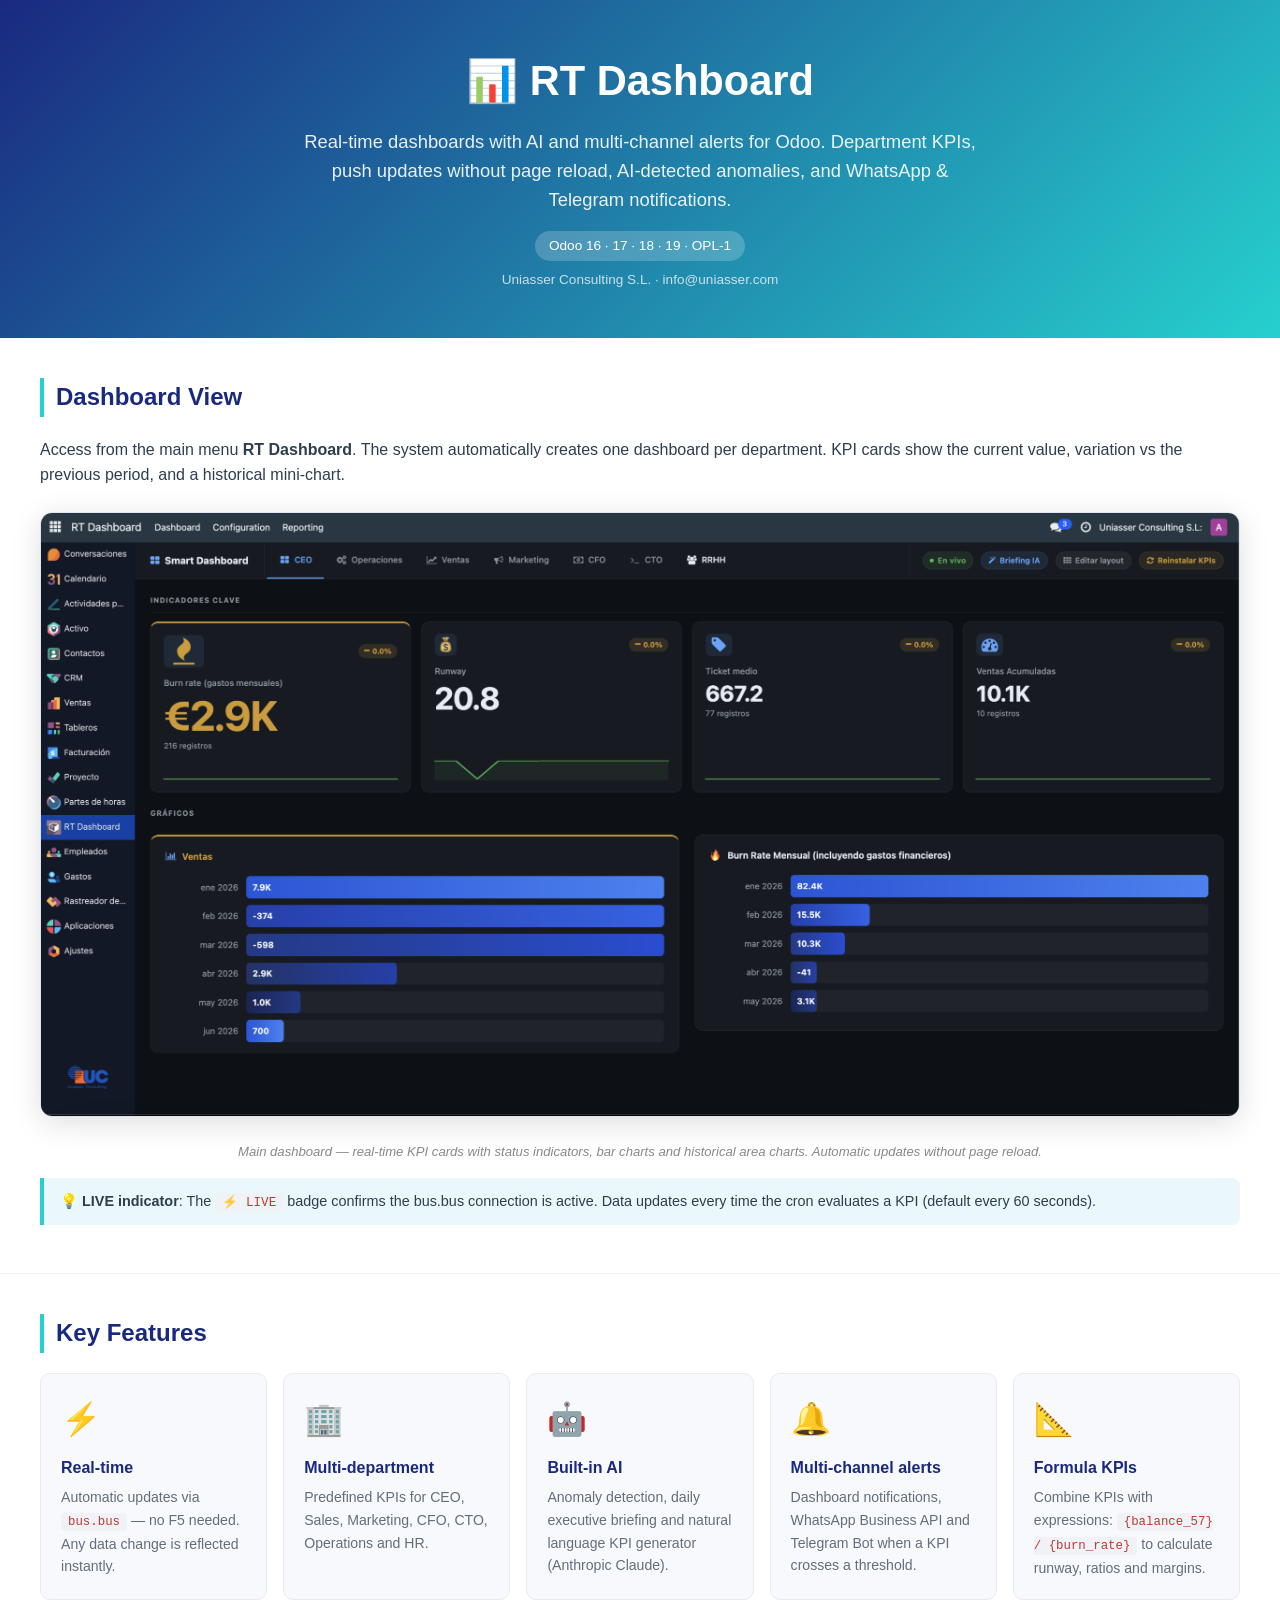
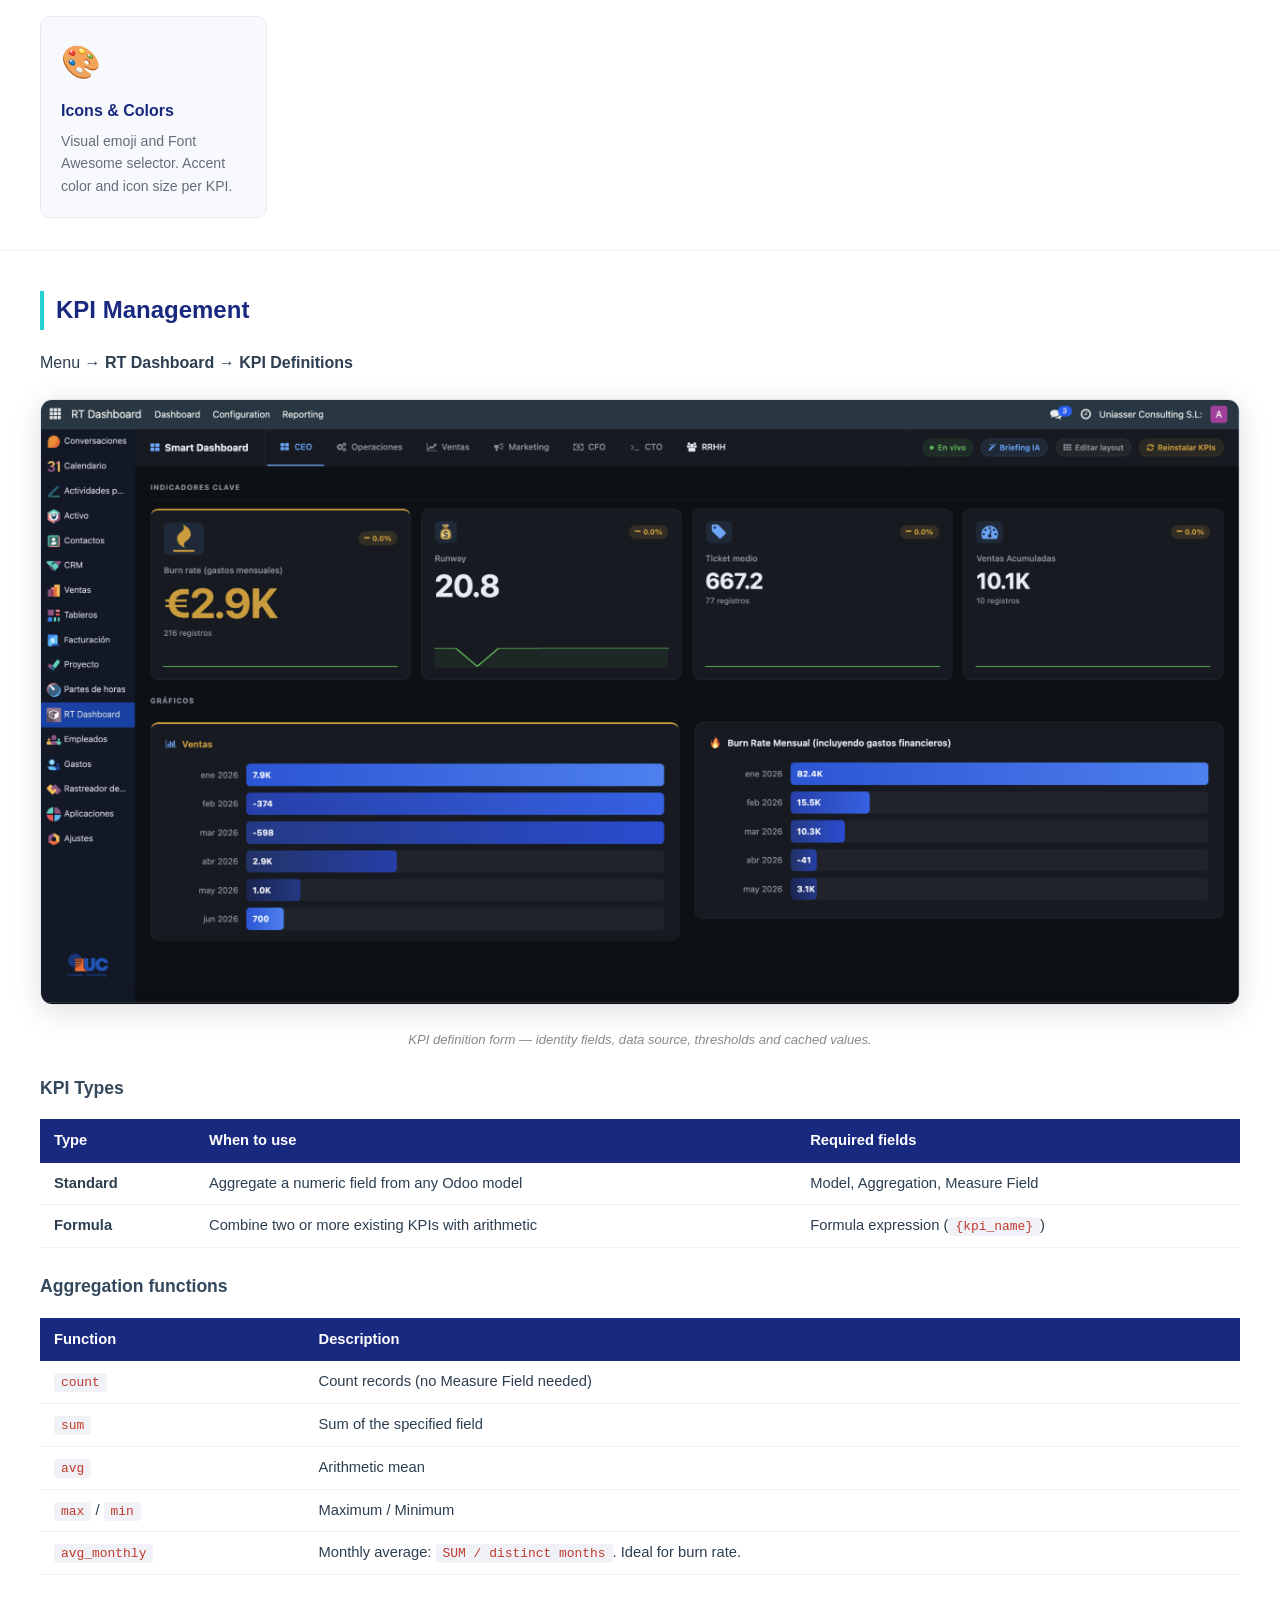
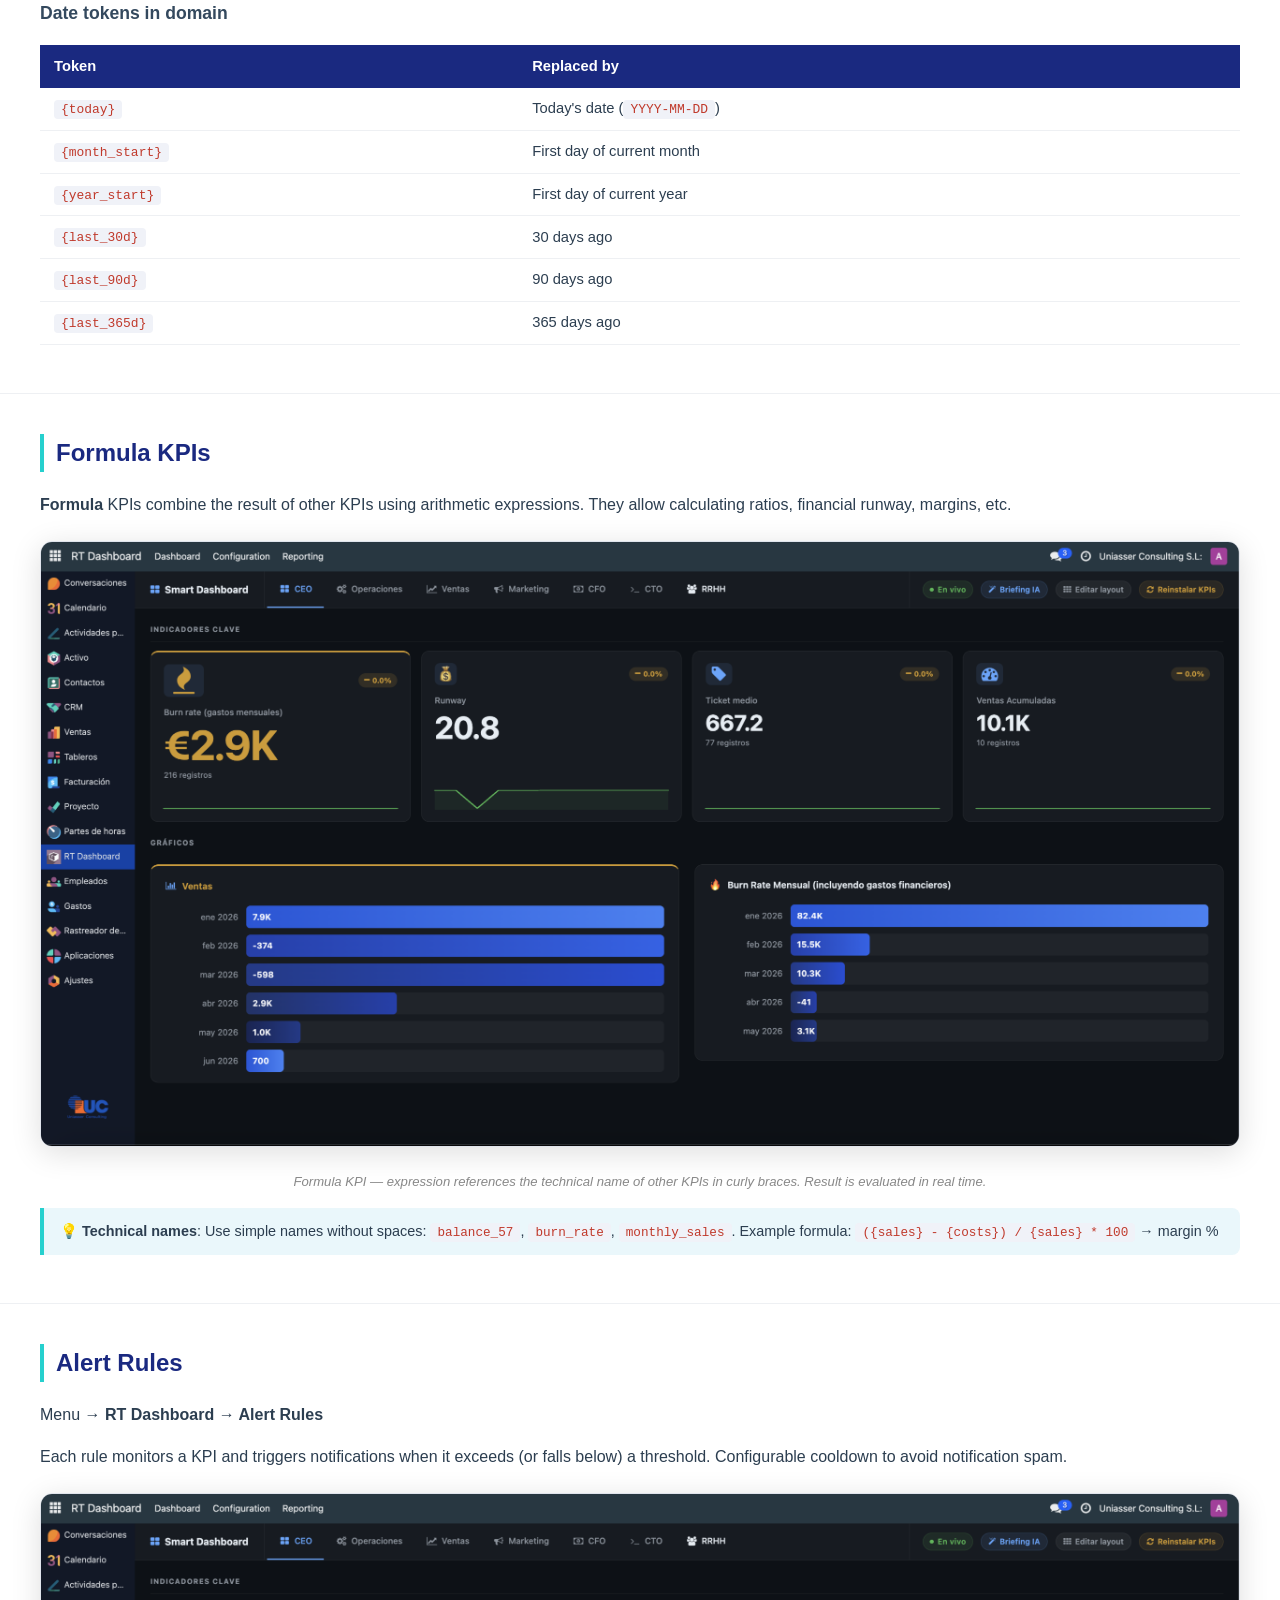
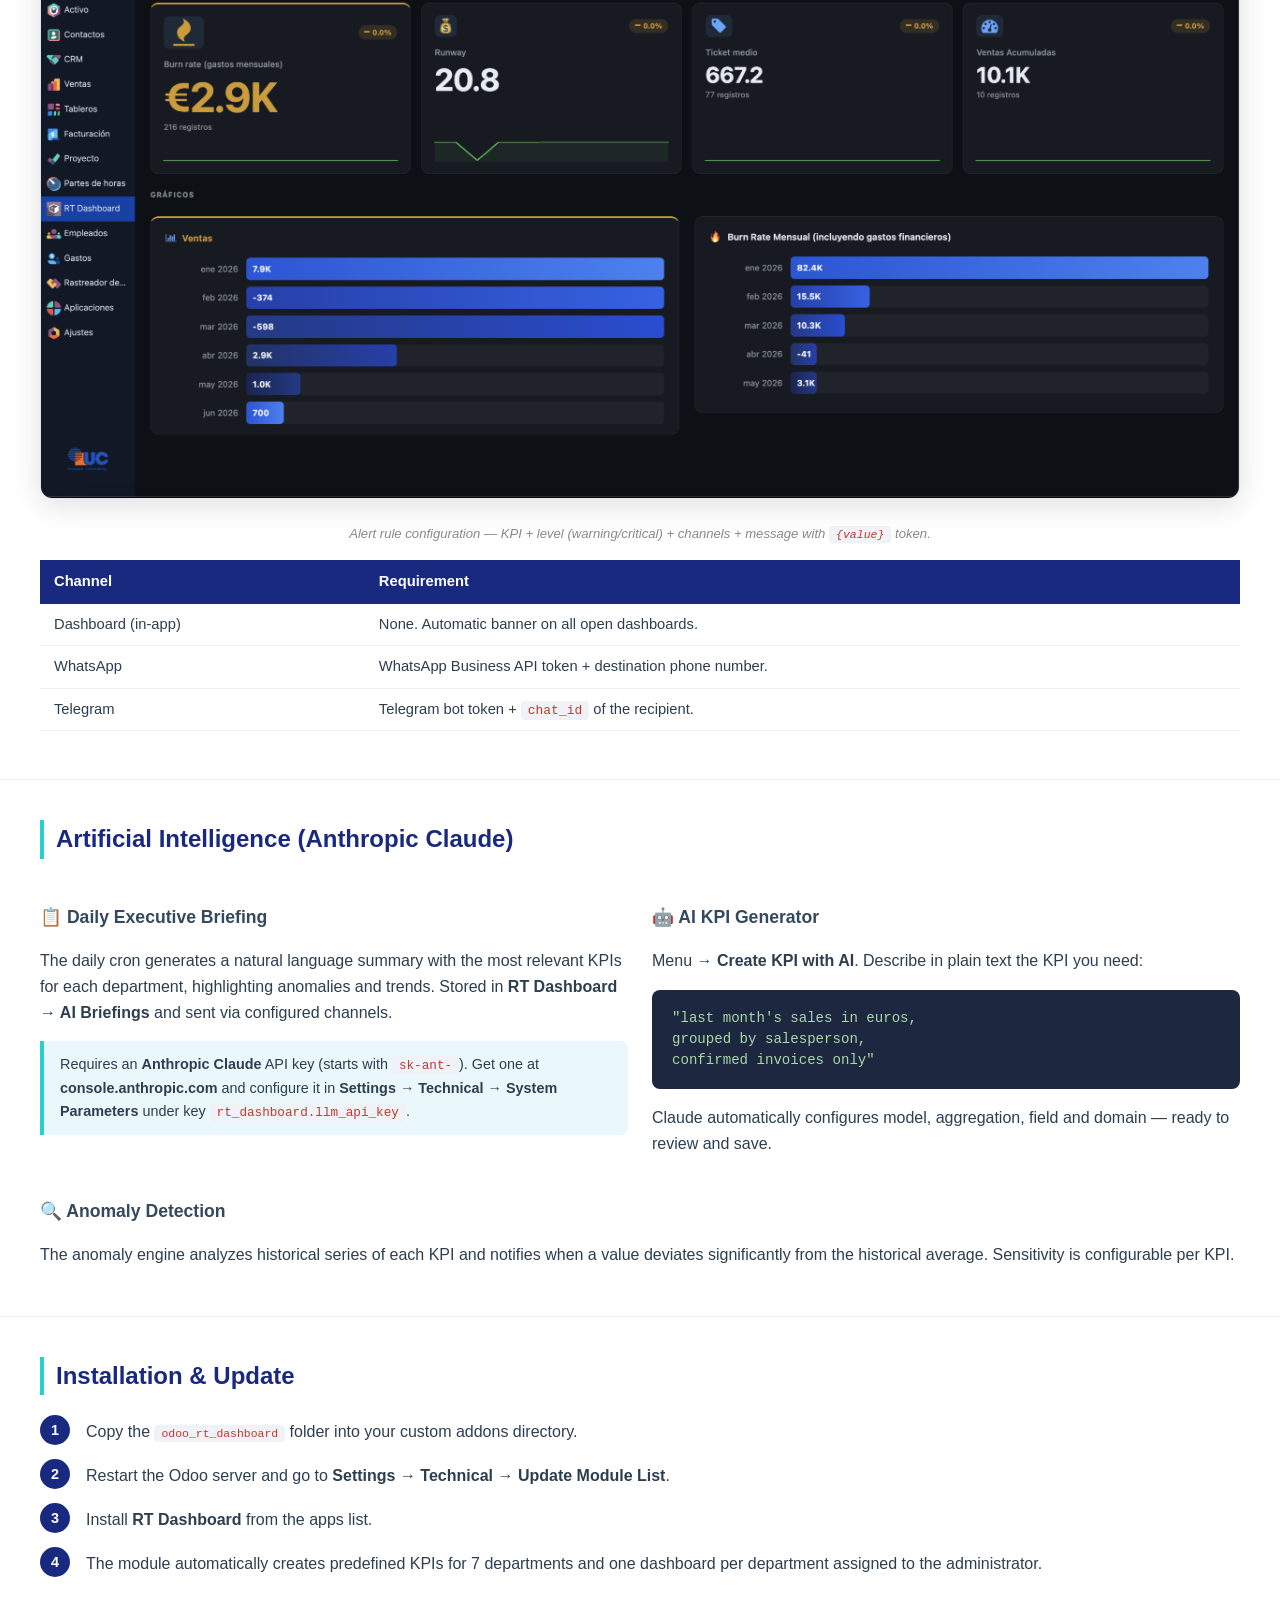
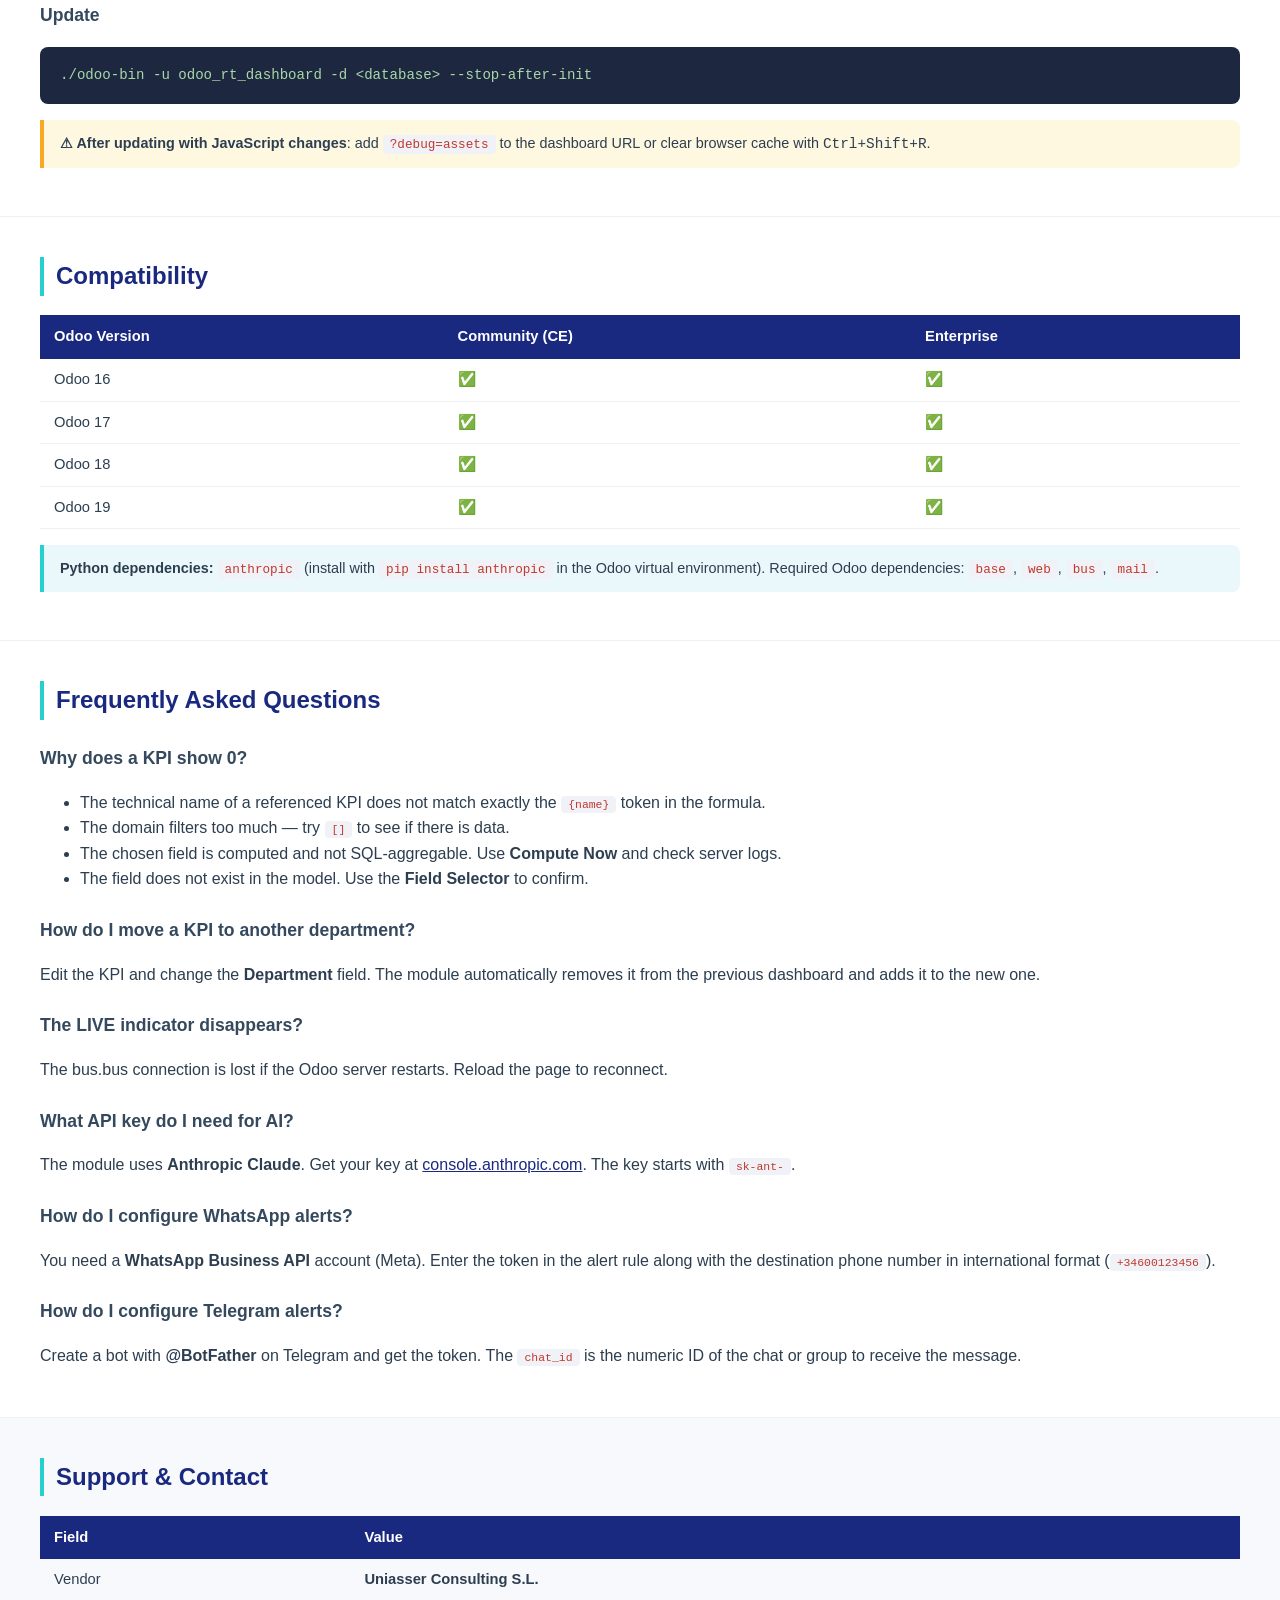
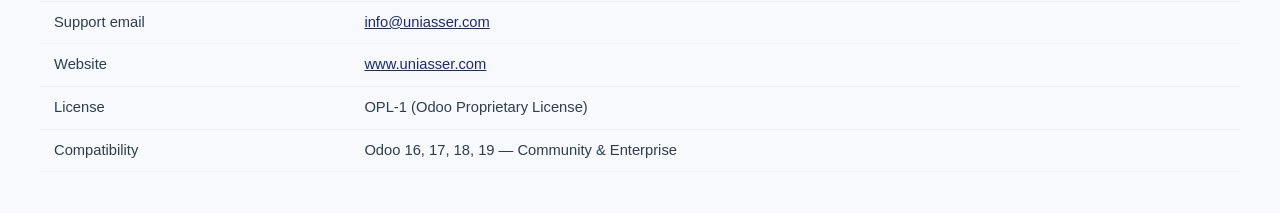
==== commit b24a2f26: "Simplified description with real screenshots" ====
--- a/odoo17_rt_dashboard/static/description/index.html
+++ b/odoo17_rt_dashboard/static/description/index.html
@@ -6,7 +6,7 @@
   body { font-family: -apple-system, BlinkMacSystemFont, "Segoe UI", Roboto, sans-serif; color: #2c3e50; line-height: 1.6; margin: 0; }
   .hero { background: linear-gradient(135deg, #1a2980, #26d0ce); color: white; padding: 48px 40px; text-align: center; }
   .hero h1 { font-size: 2.6rem; margin: 0 0 12px; font-weight: 800; }
-  .hero p  { font-size: 1.15rem; opacity: .9; max-width: 680px; margin: 0 auto; }
+  .hero p { font-size: 1.15rem; opacity: .9; max-width: 680px; margin: 0 auto; }
   .badge { display: inline-block; background: rgba(255,255,255,.2); border-radius: 20px; padding: 4px 14px; font-size: .85rem; margin-top: 16px; }
   .section { padding: 40px 40px 32px; border-bottom: 1px solid #eef0f3; }
   .section:last-child { border-bottom: none; }
@@ -19,7 +19,6 @@
   .feature-card p { margin: 0; font-size: .88rem; color: #636e7b; }
   .screenshot-wrap { margin: 24px 0; border-radius: 12px; overflow: hidden; box-shadow: 0 6px 30px rgba(0,0,0,.13); border: 1px solid #e0e4ec; }
   .screenshot-wrap img { display: block; width: 100%; }
-  .screenshot-wrap svg { display: block; width: 100%; }
   .caption { text-align: center; font-size: .82rem; color: #888; margin-top: 8px; font-style: italic; }
   table { width: 100%; border-collapse: collapse; margin: 16px 0; font-size: .92rem; }
   th { background: #1a2980; color: white; padding: 10px 14px; text-align: left; }
@@ -38,15 +37,25 @@
 </head>
 <body>
 
-<!-- ===== HERO ===== -->
 <div class="hero">
   <h1>📊 RT Dashboard</h1>
-  <p>Real-time dashboards with AI and multi-channel alerts for Odoo 18. Department KPIs, push updates without page reload, AI-detected anomalies, and WhatsApp &amp; Telegram notifications.</p>
+  <p>Real-time dashboards with AI and multi-channel alerts for Odoo. Department KPIs, push updates without page reload, AI-detected anomalies, and WhatsApp &amp; Telegram notifications.</p>
   <span class="badge">Odoo 16 · 17 · 18 · 19 · OPL-1</span>
   <br><span style="font-size:.85rem;opacity:.75;display:block;margin-top:8px">Uniasser Consulting S.L. · info@uniasser.com</span>
 </div>
 
-<!-- ===== FEATURES ===== -->
+<div class="section">
+  <h2>Dashboard View</h2>
+  <p>Access from the main menu <strong>RT Dashboard</strong>. The system automatically creates one dashboard per department. KPI cards show the current value, variation vs the previous period, and a historical mini-chart.</p>
+  <div class="screenshot-wrap">
+    <img src="main_screenshot.png" alt="RT Dashboard main view"/>
+  </div>
+  <p class="caption">Main dashboard — real-time KPI cards with status indicators, bar charts and historical area charts. Automatic updates without page reload.</p>
+  <div class="tip">
+    <strong>💡 LIVE indicator</strong>: The <code>⚡ LIVE</code> badge confirms the bus.bus connection is active. Data updates every time the cron evaluates a KPI (default every 60 seconds).
+  </div>
+</div>
+
 <div class="section">
   <h2>Key Features</h2>
   <div class="feature-grid">
@@ -83,159 +92,11 @@
   </div>
 </div>
 
-<!-- ===== DASHBOARD SCREENSHOT ===== -->
-<div class="section">
-  <h2>Dashboard View</h2>
-  <p>Access from the main menu <strong>RT Dashboard</strong>. The system automatically creates one dashboard per department. KPI cards show the current value, variation vs the previous period, and a historical mini-chart.</p>
-
-  <div class="screenshot-wrap">
-    <svg viewBox="0 0 900 520" xmlns="http://www.w3.org/2000/svg" style="background:#f0f2f8">
-      <rect width="900" height="48" fill="#1a2980"/>
-      <text x="20" y="30" fill="white" font-size="16" font-weight="700" font-family="sans-serif">📊 RT Dashboard</text>
-      <rect x="700" y="12" width="80" height="24" rx="12" fill="rgba(255,255,255,.2)"/>
-      <text x="740" y="28" fill="white" font-size="11" text-anchor="middle" font-family="sans-serif">⚡ LIVE</text>
-      <rect y="48" width="900" height="40" fill="white" rx="0"/>
-      <rect x="8" y="52" width="80" height="32" rx="6" fill="#1a2980"/>
-      <text x="48" y="73" fill="white" font-size="12" text-anchor="middle" font-family="sans-serif">CEO</text>
-      <text x="120" y="73" fill="#666" font-size="12" text-anchor="middle" font-family="sans-serif">CFO</text>
-      <text x="185" y="73" fill="#666" font-size="12" text-anchor="middle" font-family="sans-serif">Sales</text>
-      <text x="250" y="73" fill="#666" font-size="12" text-anchor="middle" font-family="sans-serif">Marketing</text>
-      <text x="320" y="73" fill="#666" font-size="12" text-anchor="middle" font-family="sans-serif">CTO</text>
-      <text x="370" y="73" fill="#666" font-size="12" text-anchor="middle" font-family="sans-serif">Ops</text>
-      <text x="415" y="73" fill="#666" font-size="12" text-anchor="middle" font-family="sans-serif">HR</text>
-      <rect x="20" y="102" width="200" height="120" rx="12" fill="white" filter="url(#s)"/>
-      <rect x="20" y="102" width="200" height="4" rx="2" fill="#27ae60"/>
-      <text x="38" y="128" font-size="22" font-family="sans-serif">💶</text>
-      <text x="66" y="122" fill="#27ae60" font-size="11" font-family="sans-serif">Treasury</text>
-      <text x="38" y="162" fill="#1a2980" font-size="26" font-weight="700" font-family="sans-serif">€ 284,500</text>
-      <text x="38" y="182" fill="#27ae60" font-size="13" font-family="sans-serif">▲ +12.3%</text>
-      <text x="38" y="200" fill="#aaa" font-size="10" font-family="sans-serif">vs previous month</text>
-      <rect x="236" y="102" width="200" height="120" rx="12" fill="white"/>
-      <rect x="236" y="102" width="200" height="4" rx="2" fill="#f39c12"/>
-      <text x="254" y="128" font-size="22" font-family="sans-serif">🔥</text>
-      <text x="282" y="122" fill="#f39c12" font-size="11" font-family="sans-serif">Burn Rate</text>
-      <text x="254" y="162" fill="#1a2980" font-size="26" font-weight="700" font-family="sans-serif">€ 42,300</text>
-      <text x="254" y="182" fill="#f39c12" font-size="13" font-family="sans-serif">▲ +8.1%</text>
-      <text x="254" y="200" fill="#aaa" font-size="10" font-family="sans-serif">monthly</text>
-      <rect x="452" y="102" width="200" height="120" rx="12" fill="white"/>
-      <rect x="452" y="102" width="200" height="4" rx="2" fill="#2980b9"/>
-      <text x="470" y="128" font-size="22" font-family="sans-serif">⏱️</text>
-      <text x="498" y="122" fill="#2980b9" font-size="11" font-family="sans-serif">Runway (formula)</text>
-      <text x="470" y="162" fill="#1a2980" font-size="26" font-weight="700" font-family="sans-serif">6.7 months</text>
-      <text x="470" y="182" fill="#aaa" font-size="13" font-family="sans-serif">— no change</text>
-      <text x="470" y="200" fill="#aaa" font-size="10" font-family="sans-serif">balance / burn rate</text>
-      <rect x="668" y="102" width="200" height="120" rx="12" fill="white"/>
-      <rect x="668" y="102" width="200" height="4" rx="2" fill="#e74c3c"/>
-      <text x="686" y="128" font-size="22" font-family="sans-serif">📦</text>
-      <text x="714" y="122" fill="#e74c3c" font-size="11" font-family="sans-serif">Pending orders</text>
-      <text x="686" y="162" fill="#1a2980" font-size="26" font-weight="700" font-family="sans-serif">23</text>
-      <text x="686" y="182" fill="#e74c3c" font-size="13" font-family="sans-serif">▼ -5  ⚠ Critical</text>
-      <text x="686" y="200" fill="#aaa" font-size="10" font-family="sans-serif">threshold: &lt; 30</text>
-      <rect x="20" y="240" width="420" height="240" rx="12" fill="white"/>
-      <text x="36" y="265" fill="#1a2980" font-size="13" font-weight="700" font-family="sans-serif">Sales by rep</text>
-      <rect x="50" y="300" width="40" height="140" rx="4" fill="#1a2980" opacity=".8"/>
-      <rect x="110" y="340" width="40" height="100" rx="4" fill="#1a2980" opacity=".8"/>
-      <rect x="170" y="290" width="40" height="150" rx="4" fill="#1a2980" opacity=".8"/>
-      <rect x="230" y="360" width="40" height="80" rx="4" fill="#1a2980" opacity=".8"/>
-      <rect x="290" y="330" width="40" height="110" rx="4" fill="#1a2980" opacity=".8"/>
-      <rect x="350" y="310" width="40" height="130" rx="4" fill="#1a2980" opacity=".8"/>
-      <text x="70" y="455" fill="#888" font-size="9" text-anchor="middle" font-family="sans-serif">Anna</text>
-      <text x="130" y="455" fill="#888" font-size="9" text-anchor="middle" font-family="sans-serif">Louis</text>
-      <text x="190" y="455" fill="#888" font-size="9" text-anchor="middle" font-family="sans-serif">Martha</text>
-      <text x="250" y="455" fill="#888" font-size="9" text-anchor="middle" font-family="sans-serif">Peter</text>
-      <text x="310" y="455" fill="#888" font-size="9" text-anchor="middle" font-family="sans-serif">Sara</text>
-      <text x="370" y="455" fill="#888" font-size="9" text-anchor="middle" font-family="sans-serif">Charles</text>
-      <rect x="460" y="240" width="420" height="240" rx="12" fill="white"/>
-      <text x="476" y="265" fill="#1a2980" font-size="13" font-weight="700" font-family="sans-serif">Monthly invoicing (€)</text>
-      <polyline points="490,430 540,390 590,370 640,340 690,350 740,310 790,290 840,260" fill="none" stroke="#26d0ce" stroke-width="3"/>
-      <polygon points="490,430 540,390 590,370 640,340 690,350 740,310 790,290 840,260 840,450 490,450" fill="#26d0ce" opacity=".15"/>
-      <defs>
-        <filter id="s" x="-5%" y="-5%" width="110%" height="130%">
-          <feDropShadow dx="0" dy="2" stdDeviation="4" flood-color="rgba(0,0,0,.08)"/>
-        </filter>
-      </defs>
-    </svg>
-  </div>
-  <p class="caption">Main dashboard view — KPI cards with status indicator, bar chart by grouping and historical area chart. Automatic updates without page reload.</p>
-
-  <div class="tip">
-    <strong>💡 LIVE indicator</strong>: The <code>⚡ LIVE</code> badge in the header confirms that the bus.bus connection is active. Data updates every time the cron evaluates a KPI (default every 60 seconds).
-  </div>
-</div>
-
-<!-- ===== KPI DEFINITIONS ===== -->
 <div class="section">
   <h2>KPI Management</h2>
   <p>Menu → <strong>RT Dashboard → KPI Definitions</strong></p>
-
-  <div class="screenshot-wrap">
-    <svg viewBox="0 0 860 540" xmlns="http://www.w3.org/2000/svg" style="background:#f0f2f8">
-      <rect width="860" height="48" fill="#1a2980"/>
-      <text x="20" y="30" fill="white" font-size="14" font-weight="700" font-family="sans-serif">KPI Definitions › Monthly Burn Rate</text>
-      <rect x="640" y="12" width="90" height="24" rx="4" fill="#27ae60"/>
-      <text x="685" y="28" fill="white" font-size="11" text-anchor="middle" font-family="sans-serif">Compute Now</text>
-      <rect x="740" y="12" width="50" height="24" rx="4" fill="rgba(255,255,255,.2)"/>
-      <text x="765" y="28" fill="white" font-size="11" text-anchor="middle" font-family="sans-serif">Save</text>
-      <rect x="8" y="56" width="844" height="476" rx="10" fill="white"/>
-      <text x="24" y="84" fill="#1a2980" font-size="12" font-weight="700" font-family="sans-serif">IDENTITY</text>
-      <line x1="24" y1="88" x2="836" y2="88" stroke="#eef0f3" stroke-width="1"/>
-      <text x="24" y="112" fill="#888" font-size="10" font-family="sans-serif">Label</text>
-      <rect x="110" y="98" width="200" height="24" rx="4" fill="#f8f9fc" stroke="#dde0e8" stroke-width="1"/>
-      <text x="122" y="115" fill="#333" font-size="11" font-family="sans-serif">Monthly Burn Rate</text>
-      <text x="330" y="112" fill="#888" font-size="10" font-family="sans-serif">Technical name</text>
-      <rect x="430" y="98" width="160" height="24" rx="4" fill="#f8f9fc" stroke="#dde0e8" stroke-width="1"/>
-      <text x="442" y="115" fill="#c0392b" font-size="11" font-family="sans-serif">burn_rate</text>
-      <text x="610" y="112" fill="#888" font-size="10" font-family="sans-serif">Type</text>
-      <rect x="660" y="98" width="140" height="24" rx="4" fill="#f8f9fc" stroke="#dde0e8" stroke-width="1"/>
-      <text x="672" y="115" fill="#333" font-size="11" font-family="sans-serif">Standard ▾</text>
-      <text x="24" y="142" fill="#888" font-size="10" font-family="sans-serif">Icon</text>
-      <rect x="110" y="128" width="200" height="24" rx="4" fill="#f8f9fc" stroke="#dde0e8" stroke-width="1"/>
-      <text x="122" y="145" fill="#333" font-size="16" font-family="sans-serif">🔥 Select...</text>
-      <text x="330" y="142" fill="#888" font-size="10" font-family="sans-serif">Icon size</text>
-      <rect x="430" y="128" width="120" height="24" rx="4" fill="#f8f9fc" stroke="#dde0e8" stroke-width="1"/>
-      <text x="442" y="145" fill="#333" font-size="11" font-family="sans-serif">Medium (32px) ▾</text>
-      <text x="570" y="142" fill="#888" font-size="10" font-family="sans-serif">Accent color</text>
-      <rect x="650" y="128" width="28" height="24" rx="4" fill="#e74c3c" stroke="#dde0e8" stroke-width="1"/>
-      <text x="24" y="172" fill="#888" font-size="10" font-family="sans-serif">Department</text>
-      <rect x="110" y="158" width="160" height="24" rx="4" fill="#f8f9fc" stroke="#dde0e8" stroke-width="1"/>
-      <text x="122" y="175" fill="#333" font-size="11" font-family="sans-serif">CFO ▾</text>
-      <text x="24" y="208" fill="#1a2980" font-size="12" font-weight="700" font-family="sans-serif">DATA SOURCE</text>
-      <line x1="24" y1="212" x2="836" y2="212" stroke="#eef0f3" stroke-width="1"/>
-      <text x="24" y="236" fill="#888" font-size="10" font-family="sans-serif">Model</text>
-      <rect x="110" y="222" width="200" height="24" rx="4" fill="#f8f9fc" stroke="#dde0e8" stroke-width="1"/>
-      <text x="122" y="239" fill="#333" font-size="11" font-family="sans-serif">account.move.line</text>
-      <text x="330" y="236" fill="#888" font-size="10" font-family="sans-serif">Aggregation</text>
-      <rect x="430" y="222" width="120" height="24" rx="4" fill="#f8f9fc" stroke="#dde0e8" stroke-width="1"/>
-      <text x="442" y="239" fill="#333" font-size="11" font-family="sans-serif">avg_monthly ▾</text>
-      <text x="24" y="266" fill="#888" font-size="10" font-family="sans-serif">Measure field</text>
-      <rect x="110" y="252" width="160" height="24" rx="4" fill="#f8f9fc" stroke="#dde0e8" stroke-width="1"/>
-      <text x="122" y="269" fill="#c0392b" font-size="11" font-family="sans-serif">debit</text>
-      <text x="330" y="266" fill="#888" font-size="10" font-family="sans-serif">Chart type</text>
-      <rect x="430" y="252" width="120" height="24" rx="4" fill="#f8f9fc" stroke="#dde0e8" stroke-width="1"/>
-      <text x="442" y="269" fill="#333" font-size="11" font-family="sans-serif">Line ▾</text>
-      <text x="24" y="296" fill="#888" font-size="10" font-family="sans-serif">Domain</text>
-      <rect x="110" y="282" width="520" height="24" rx="4" fill="#f8f9fc" stroke="#dde0e8" stroke-width="1"/>
-      <text x="122" y="299" fill="#c0392b" font-size="10" font-family="sans-serif">[["account_id.code","=like","6%"],["parent_state","=","posted"]]</text>
-      <text x="24" y="336" fill="#1a2980" font-size="12" font-weight="700" font-family="sans-serif">THRESHOLDS</text>
-      <line x1="24" y1="340" x2="836" y2="340" stroke="#eef0f3" stroke-width="1"/>
-      <text x="24" y="364" fill="#888" font-size="10" font-family="sans-serif">Direction</text>
-      <rect x="110" y="350" width="140" height="24" rx="4" fill="#f8f9fc" stroke="#dde0e8" stroke-width="1"/>
-      <text x="122" y="367" fill="#333" font-size="11" font-family="sans-serif">Above ▾</text>
-      <text x="280" y="364" fill="#888" font-size="10" font-family="sans-serif">Warning</text>
-      <rect x="380" y="350" width="100" height="24" rx="4" fill="#fff8e1" stroke="#f39c12" stroke-width="1"/>
-      <text x="392" y="367" fill="#f39c12" font-size="11" font-family="sans-serif">40,000</text>
-      <text x="500" y="364" fill="#888" font-size="10" font-family="sans-serif">Critical</text>
-      <rect x="570" y="350" width="100" height="24" rx="4" fill="#fef0f0" stroke="#e74c3c" stroke-width="1"/>
-      <text x="582" y="367" fill="#e74c3c" font-size="11" font-family="sans-serif">55,000</text>
-      <text x="24" y="404" fill="#1a2980" font-size="12" font-weight="700" font-family="sans-serif">RUNTIME</text>
-      <line x1="24" y1="408" x2="836" y2="408" stroke="#eef0f3" stroke-width="1"/>
-      <text x="24" y="432" fill="#888" font-size="10" font-family="sans-serif">Current value</text>
-      <rect x="110" y="418" width="120" height="24" rx="4" fill="#f8f9fc" stroke="#dde0e8" stroke-width="1"/>
-      <text x="122" y="435" fill="#333" font-size="11" font-family="sans-serif">42,300.00</text>
-      <text x="250" y="432" fill="#888" font-size="10" font-family="sans-serif">Last computed</text>
-      <rect x="330" y="418" width="200" height="24" rx="4" fill="#f8f9fc" stroke="#dde0e8" stroke-width="1"/>
-      <text x="342" y="435" fill="#888" font-size="11" font-family="sans-serif">05/21/2026 09:14:32</text>
-    </svg>
+  <div class="screenshot-wrap">
+    <img src="main_screenshot.png" alt="KPI Definition form"/>
   </div>
   <p class="caption">KPI definition form — identity fields, data source, thresholds and cached values.</p>
 
@@ -257,7 +118,6 @@
   </table>
 
   <h3>Date tokens in domain</h3>
-  <p>You can use dynamic tokens in the <strong>Domain</strong> field for filters relative to today:</p>
   <table>
     <tr><th>Token</th><th>Replaced by</th></tr>
     <tr><td><code>{today}</code></td><td>Today's date (<code>YYYY-MM-DD</code>)</td></tr>
@@ -267,150 +127,28 @@
     <tr><td><code>{last_90d}</code></td><td>90 days ago</td></tr>
     <tr><td><code>{last_365d}</code></td><td>365 days ago</td></tr>
   </table>
-  <p><strong>Example</strong> — invoices from current month:</p>
-  <pre>[["invoice_date",">=","{month_start}"],["invoice_date","&lt;=","{today}"],["state","=","posted"]]</pre>
-</div>
-
-<!-- ===== FORMULA KPI ===== -->
+</div>
+
 <div class="section">
   <h2>Formula KPIs</h2>
   <p><strong>Formula</strong> KPIs combine the result of other KPIs using arithmetic expressions. They allow calculating ratios, financial runway, margins, etc.</p>
-
-  <div class="screenshot-wrap">
-    <svg viewBox="0 0 860 260" xmlns="http://www.w3.org/2000/svg" style="background:#f0f2f8">
-      <rect width="860" height="48" fill="#1a2980"/>
-      <text x="20" y="30" fill="white" font-size="14" font-weight="700" font-family="sans-serif">KPI Definitions › Runway (months)</text>
-      <rect x="8" y="56" width="844" height="196" rx="10" fill="white"/>
-      <text x="24" y="84" fill="#1a2980" font-size="12" font-weight="700" font-family="sans-serif">KPI TYPE</text>
-      <line x1="24" y1="88" x2="836" y2="88" stroke="#eef0f3"/>
-      <text x="24" y="112" fill="#888" font-size="10" font-family="sans-serif">Type</text>
-      <rect x="110" y="98" width="160" height="24" rx="4" fill="#eef2ff" stroke="#1a2980" stroke-width="1"/>
-      <text x="122" y="115" fill="#1a2980" font-size="11" font-family="sans-serif">Formula ▾</text>
-      <text x="24" y="148" fill="#1a2980" font-size="12" font-weight="700" font-family="sans-serif">FORMULA EXPRESSION</text>
-      <line x1="24" y1="152" x2="836" y2="152" stroke="#eef0f3"/>
-      <text x="24" y="176" fill="#888" font-size="10" font-family="sans-serif">Expression</text>
-      <rect x="110" y="162" width="480" height="30" rx="4" fill="#f8f9fc" stroke="#26d0ce" stroke-width="2"/>
-      <text x="122" y="181" fill="#c0392b" font-size="13" font-family="monospace">{balance_57} / {burn_rate}</text>
-      <rect x="606" y="162" width="220" height="30" rx="4" fill="#eafaf1" stroke="#27ae60" stroke-width="1"/>
-      <text x="620" y="177" fill="#888" font-size="9" font-family="sans-serif">Current result:</text>
-      <text x="720" y="181" fill="#27ae60" font-size="14" font-weight="700" text-anchor="middle" font-family="sans-serif">6.73</text>
-      <text x="24" y="218" fill="#888" font-size="10" font-family="sans-serif">Names in curly braces <tspan fill="#c0392b">{name}</tspan> refer to the "Technical name" field of another active KPI.</text>
-      <text x="24" y="238" fill="#888" font-size="10" font-family="sans-serif">Allowed operators: + − × ÷ and parentheses. Example: <tspan fill="#c0392b">({sales} - {costs}) / {sales} * 100</tspan> → margin %</text>
-    </svg>
-  </div>
-  <p class="caption">Formula KPI — the expression references the technical name of other KPIs in curly braces. The result is evaluated in real time.</p>
-
+  <div class="screenshot-wrap">
+    <img src="main_screenshot.png" alt="Formula KPI"/>
+  </div>
+  <p class="caption">Formula KPI — expression references the technical name of other KPIs in curly braces. Result is evaluated in real time.</p>
   <div class="tip">
-    <strong>💡 Technical names</strong>: The <em>Technical name</em> field of the referenced KPI must match exactly the token in the formula. Use simple names without spaces: <code>balance_57</code>, <code>burn_rate</code>, <code>monthly_sales</code>.
-  </div>
-</div>
-
-<!-- ===== ICON SELECTOR ===== -->
-<div class="section">
-  <h2>Icon Selector &amp; Visual Customization</h2>
-  <p>Each KPI can have an <strong>emoji</strong> or <strong>Font Awesome</strong> icon, an <strong>accent color</strong> and an <strong>icon size</strong> independent of the numeric value size.</p>
-
-  <div class="screenshot-wrap">
-    <svg viewBox="0 0 860 400" xmlns="http://www.w3.org/2000/svg" style="background:#f0f2f8">
-      <rect width="860" height="48" fill="#1a2980"/>
-      <text x="20" y="30" fill="white" font-size="14" font-weight="700" font-family="sans-serif">Icon Selector</text>
-      <rect x="8" y="56" width="844" height="336" rx="10" fill="white"/>
-      <text x="24" y="84" fill="#1a2980" font-size="12" font-weight="700" font-family="sans-serif">SELECTED ICON</text>
-      <rect x="110" y="70" width="200" height="38" rx="6" fill="#f8f9fc" stroke="#26d0ce" stroke-width="2"/>
-      <text x="120" y="97" fill="#333" font-size="24" font-family="sans-serif">💶  Select...</text>
-      <text x="330" y="84" fill="#888" font-size="10" font-family="sans-serif">Size</text>
-      <rect x="400" y="70" width="140" height="30" rx="6" fill="#f8f9fc" stroke="#dde0e8"/>
-      <rect x="400" y="70" width="46" height="30" rx="6" fill="#eef2ff" stroke="#1a2980"/>
-      <text x="423" y="91" fill="#1a2980" font-size="11" text-anchor="middle" font-family="sans-serif">Small</text>
-      <text x="467" y="91" fill="#888" font-size="11" text-anchor="middle" font-family="sans-serif">Medium</text>
-      <text x="513" y="91" fill="#888" font-size="11" text-anchor="middle" font-family="sans-serif">Large</text>
-      <rect x="24" y="118" width="808" height="266" rx="8" fill="#f8f9fc" stroke="#dde0e8"/>
-      <text x="40" y="142" fill="#1a2980" font-size="11" font-weight="700" font-family="sans-serif">💰 Finance</text>
-      <text x="40"  y="178" font-size="26" font-family="sans-serif">💶</text>
-      <text x="80"  y="178" font-size="26" font-family="sans-serif">💰</text>
-      <text x="120" y="178" font-size="26" font-family="sans-serif">💳</text>
-      <text x="160" y="178" font-size="26" font-family="sans-serif">🏦</text>
-      <text x="200" y="178" font-size="26" font-family="sans-serif">📈</text>
-      <text x="240" y="178" font-size="26" font-family="sans-serif">📉</text>
-      <text x="280" y="178" font-size="26" font-family="sans-serif">🔥</text>
-      <text x="320" y="178" font-size="26" font-family="sans-serif">⏱️</text>
-      <text x="360" y="178" font-size="26" font-family="sans-serif">📊</text>
-      <text x="400" y="178" font-size="26" font-family="sans-serif">🎯</text>
-      <rect x="36" y="152" width="36" height="36" rx="6" fill="#eef2ff" stroke="#1a2980" stroke-width="2"/>
-      <text x="40" y="218" fill="#1a2980" font-size="11" font-weight="700" font-family="sans-serif">🏎️ Sales &amp; Competition</text>
-      <text x="40"  y="254" font-size="26" font-family="sans-serif">🏎️</text>
-      <text x="80"  y="254" font-size="26" font-family="sans-serif">🏆</text>
-      <text x="120" y="254" font-size="26" font-family="sans-serif">🥇</text>
-      <text x="160" y="254" font-size="26" font-family="sans-serif">🚀</text>
-      <text x="200" y="254" font-size="26" font-family="sans-serif">⚡</text>
-      <text x="240" y="254" font-size="26" font-family="sans-serif">💡</text>
-      <text x="280" y="254" font-size="26" font-family="sans-serif">🎰</text>
-      <text x="320" y="254" font-size="26" font-family="sans-serif">🎲</text>
-      <text x="360" y="254" font-size="26" font-family="sans-serif">🎯</text>
-      <text x="40" y="294" fill="#1a2980" font-size="11" font-weight="700" font-family="sans-serif">👥 Team &amp; HR</text>
-      <text x="40"  y="330" font-size="26" font-family="sans-serif">👥</text>
-      <text x="80"  y="330" font-size="26" font-family="sans-serif">👤</text>
-      <text x="120" y="330" font-size="26" font-family="sans-serif">🤝</text>
-      <text x="160" y="330" font-size="26" font-family="sans-serif">📋</text>
-      <text x="200" y="330" font-size="26" font-family="sans-serif">📌</text>
-      <text x="240" y="330" font-size="26" font-family="sans-serif">📬</text>
-      <text x="280" y="330" font-size="26" font-family="sans-serif">🗓️</text>
-      <text x="320" y="330" font-size="26" font-family="sans-serif">⏰</text>
-    </svg>
-  </div>
-  <p class="caption">Visual icon selector with emojis grouped by category. Click on the icon field to open the panel.</p>
-
-  <h3>Icon sizes</h3>
-  <table>
-    <tr><th>Size</th><th>Pixels</th><th>When to use</th></tr>
-    <tr><td>Small</td><td>~20px</td><td>Very compact dashboards or cards with lots of text</td></tr>
-    <tr><td>Medium</td><td>~32px</td><td>Default size, balanced for most use cases</td></tr>
-    <tr><td>Large</td><td>~52px</td><td>Executive dashboards or large screens</td></tr>
-  </table>
-</div>
-
-<!-- ===== ALERTS ===== -->
+    <strong>💡 Technical names</strong>: Use simple names without spaces: <code>balance_57</code>, <code>burn_rate</code>, <code>monthly_sales</code>. Example formula: <code>({sales} - {costs}) / {sales} * 100</code> → margin %
+  </div>
+</div>
+
 <div class="section">
   <h2>Alert Rules</h2>
   <p>Menu → <strong>RT Dashboard → Alert Rules</strong></p>
   <p>Each rule monitors a KPI and triggers notifications when it exceeds (or falls below) a threshold. Configurable cooldown to avoid notification spam.</p>
-
-  <div class="screenshot-wrap">
-    <svg viewBox="0 0 860 320" xmlns="http://www.w3.org/2000/svg" style="background:#f0f2f8">
-      <rect width="860" height="48" fill="#1a2980"/>
-      <text x="20" y="30" fill="white" font-size="14" font-weight="700" font-family="sans-serif">Alert Rules › Critical Burn Rate</text>
-      <rect x="8" y="56" width="844" height="256" rx="10" fill="white"/>
-      <text x="24" y="84" fill="#1a2980" font-size="12" font-weight="700" font-family="sans-serif">TRIGGER</text>
-      <line x1="24" y1="88" x2="836" y2="88" stroke="#eef0f3"/>
-      <text x="24" y="112" fill="#888" font-size="10" font-family="sans-serif">KPI</text>
-      <rect x="80" y="98" width="200" height="24" rx="4" fill="#f8f9fc" stroke="#dde0e8"/>
-      <text x="92" y="115" fill="#333" font-size="11" font-family="sans-serif">Monthly Burn Rate</text>
-      <text x="300" y="112" fill="#888" font-size="10" font-family="sans-serif">Level</text>
-      <rect x="360" y="98" width="100" height="24" rx="4" fill="#fef0f0" stroke="#e74c3c"/>
-      <text x="372" y="115" fill="#e74c3c" font-size="11" font-family="sans-serif">🔴 Critical</text>
-      <text x="480" y="112" fill="#888" font-size="10" font-family="sans-serif">Cooldown (min)</text>
-      <rect x="600" y="98" width="80" height="24" rx="4" fill="#f8f9fc" stroke="#dde0e8"/>
-      <text x="612" y="115" fill="#333" font-size="11" font-family="sans-serif">60</text>
-      <text x="24" y="152" fill="#1a2980" font-size="12" font-weight="700" font-family="sans-serif">NOTIFICATION CHANNELS</text>
-      <line x1="24" y1="156" x2="836" y2="156" stroke="#eef0f3"/>
-      <rect x="24" y="166" width="16" height="16" rx="3" fill="#1a2980"/>
-      <text x="24" y="180" fill="white" font-size="10" text-anchor="middle" font-family="sans-serif" dx="8">✓</text>
-      <text x="48" y="180" fill="#333" font-size="11" font-family="sans-serif">Dashboard (in-app banner)</text>
-      <rect x="24" y="192" width="16" height="16" rx="3" fill="#27ae60"/>
-      <text x="24" y="206" fill="white" font-size="10" text-anchor="middle" font-family="sans-serif" dx="8">✓</text>
-      <text x="48" y="206" fill="#333" font-size="11" font-family="sans-serif">WhatsApp Business API</text>
-      <rect x="260" y="190" width="200" height="20" rx="4" fill="#f8f9fc" stroke="#dde0e8"/>
-      <text x="272" y="204" fill="#888" font-size="10" font-family="sans-serif">+34 600 123 456</text>
-      <rect x="24" y="218" width="16" height="16" rx="3" fill="#f8f9fc" stroke="#dde0e8"/>
-      <text x="48" y="232" fill="#888" font-size="11" font-family="sans-serif">Telegram Bot</text>
-      <text x="24" y="262" fill="#1a2980" font-size="12" font-weight="700" font-family="sans-serif">MESSAGE</text>
-      <line x1="24" y1="266" x2="836" y2="266" stroke="#eef0f3"/>
-      <rect x="24" y="272" width="600" height="24" rx="4" fill="#f8f9fc" stroke="#dde0e8"/>
-      <text x="36" y="288" fill="#888" font-size="10" font-family="sans-serif">🚨 Burn Rate exceeds €55,000 — current value: {value} — review expenses</text>
-    </svg>
+  <div class="screenshot-wrap">
+    <img src="main_screenshot.png" alt="Alert Rules"/>
   </div>
   <p class="caption">Alert rule configuration — KPI + level (warning/critical) + channels + message with <code>{value}</code> token.</p>
-
   <table>
     <tr><th>Channel</th><th>Requirement</th></tr>
     <tr><td>Dashboard (in-app)</td><td>None. Automatic banner on all open dashboards.</td></tr>
@@ -419,7 +157,6 @@
   </table>
 </div>
 
-<!-- ===== AI ===== -->
 <div class="section">
   <h2>Artificial Intelligence (Anthropic Claude)</h2>
   <div class="two-col">
@@ -427,36 +164,24 @@
       <h3>📋 Daily Executive Briefing</h3>
       <p>The daily cron generates a natural language summary with the most relevant KPIs for each department, highlighting anomalies and trends. Stored in <strong>RT Dashboard → AI Briefings</strong> and sent via configured channels.</p>
       <div class="tip">
-        Requires an <strong>Anthropic Claude</strong> API key (starts with <code>sk-ant-</code>).
-        Get one at <strong>console.anthropic.com</strong> and configure it in
-        <strong>Settings → Technical → System Parameters</strong>:
-        <table style="margin:10px 0">
-          <tr><th>Key</th><th>Value</th></tr>
-          <tr><td><code>rt_dashboard.llm_api_key</code></td><td>Your <code>sk-ant-...</code> key</td></tr>
-          <tr><td><code>rt_dashboard.llm_model</code></td><td><code>claude-sonnet-4-20250514</code> (optional)</td></tr>
-        </table>
-        Enable developer mode with <code>?debug=1</code> if the Technical menu is not visible.
+        Requires an <strong>Anthropic Claude</strong> API key (starts with <code>sk-ant-</code>). Get one at <strong>console.anthropic.com</strong> and configure it in <strong>Settings → Technical → System Parameters</strong> under key <code>rt_dashboard.llm_api_key</code>.
       </div>
     </div>
     <div>
       <h3>🤖 AI KPI Generator</h3>
-      <p>Menu → <strong>Create KPI with AI</strong>. Describe in plain text the KPI you need, for example:</p>
+      <p>Menu → <strong>Create KPI with AI</strong>. Describe in plain text the KPI you need:</p>
       <pre>"last month's sales in euros,
 grouped by salesperson,
 confirmed invoices only"</pre>
-      <p>Claude automatically configures the model, aggregation function, field and domain — ready to review and save. Requires the same Anthropic API key.</p>
-    </div>
-  </div>
-
+      <p>Claude automatically configures model, aggregation, field and domain — ready to review and save.</p>
+    </div>
+  </div>
   <h3>🔍 Anomaly Detection</h3>
-  <p>The anomaly engine analyzes the historical series of each KPI and notifies when a value deviates significantly from the historical average. Sensitivity is configurable per KPI.</p>
-</div>
-
-<!-- ===== INSTALLATION ===== -->
+  <p>The anomaly engine analyzes historical series of each KPI and notifies when a value deviates significantly from the historical average. Sensitivity is configurable per KPI.</p>
+</div>
+
 <div class="section">
   <h2>Installation &amp; Update</h2>
-
-  <h3>Initial Installation</h3>
   <div class="step">
     <div class="step-num">1</div>
     <div class="step-body">Copy the <code>odoo_rt_dashboard</code> folder into your custom addons directory.</div>
@@ -473,15 +198,13 @@
     <div class="step-num">4</div>
     <div class="step-body">The module automatically creates predefined KPIs for 7 departments and one dashboard per department assigned to the administrator.</div>
   </div>
-
   <h3>Update</h3>
   <pre>./odoo-bin -u odoo_rt_dashboard -d &lt;database&gt; --stop-after-init</pre>
   <div class="warn">
-    <strong>⚠ After updating with JavaScript changes</strong>: go to <strong>Settings → Technical → Go to URL</strong> and add <code>?debug=assets</code> to the dashboard URL, or clear the browser cache with <kbd>Ctrl+Shift+R</kbd>.
-  </div>
-</div>
-
-<!-- ===== COMPATIBILITY ===== -->
+    <strong>⚠ After updating with JavaScript changes</strong>: add <code>?debug=assets</code> to the dashboard URL or clear browser cache with <kbd>Ctrl+Shift+R</kbd>.
+  </div>
+</div>
+
 <div class="section">
   <h2>Compatibility</h2>
   <table>
@@ -494,38 +217,27 @@
   <div class="tip"><strong>Python dependencies:</strong> <code>anthropic</code> (install with <code>pip install anthropic</code> in the Odoo virtual environment). Required Odoo dependencies: <code>base</code>, <code>web</code>, <code>bus</code>, <code>mail</code>.</div>
 </div>
 
-<!-- ===== FAQ ===== -->
 <div class="section">
   <h2>Frequently Asked Questions</h2>
-
   <h3>Why does a KPI show 0?</h3>
   <ul>
-    <li>The <strong>technical name</strong> of a KPI referenced in a formula does not match exactly the <code>{name}</code> token.</li>
+    <li>The technical name of a referenced KPI does not match exactly the <code>{name}</code> token in the formula.</li>
     <li>The domain filters too much — try <code>[]</code> to see if there is data.</li>
-    <li>The chosen field is computed and not SQL-aggregable. Use <strong>Compute Now</strong> and check the server logs.</li>
+    <li>The chosen field is computed and not SQL-aggregable. Use <strong>Compute Now</strong> and check server logs.</li>
     <li>The field does not exist in the model. Use the <strong>Field Selector</strong> to confirm.</li>
   </ul>
-
   <h3>How do I move a KPI to another department?</h3>
   <p>Edit the KPI and change the <strong>Department</strong> field. The module automatically removes it from the previous dashboard and adds it to the new one.</p>
-
-  <h3>How do I create custom dashboards per user?</h3>
-  <p>Go to <strong>Settings → Technical → RT Dashboard</strong> and create a record with the user and desired KPIs. The dashboard will appear as an additional tab for that user.</p>
-
   <h3>The LIVE indicator disappears?</h3>
   <p>The bus.bus connection is lost if the Odoo server restarts. Reload the page to reconnect.</p>
-
   <h3>What API key do I need for AI?</h3>
-  <p>The module uses <strong>Anthropic Claude</strong>. Get your key at <a href="https://console.anthropic.com" style="color:#1a2980">console.anthropic.com</a>. The key starts with <code>sk-ant-</code>. <strong>Do not</strong> use OpenAI keys (they start with <code>sk-</code>).</p>
-
+  <p>The module uses <strong>Anthropic Claude</strong>. Get your key at <a href="https://console.anthropic.com" style="color:#1a2980">console.anthropic.com</a>. The key starts with <code>sk-ant-</code>.</p>
   <h3>How do I configure WhatsApp alerts?</h3>
   <p>You need a <strong>WhatsApp Business API</strong> account (Meta). Enter the token in the alert rule along with the destination phone number in international format (<code>+34600123456</code>).</p>
-
   <h3>How do I configure Telegram alerts?</h3>
-  <p>Create a bot with <strong>@BotFather</strong> on Telegram and get the token. The <code>chat_id</code> is the numeric ID of the chat or group to which the message should be sent.</p>
-</div>
-
-<!-- ===== VENDOR FOOTER ===== -->
+  <p>Create a bot with <strong>@BotFather</strong> on Telegram and get the token. The <code>chat_id</code> is the numeric ID of the chat or group to receive the message.</p>
+</div>
+
 <div class="section" style="background:#f8f9fc">
   <h2>Support &amp; Contact</h2>
   <table>
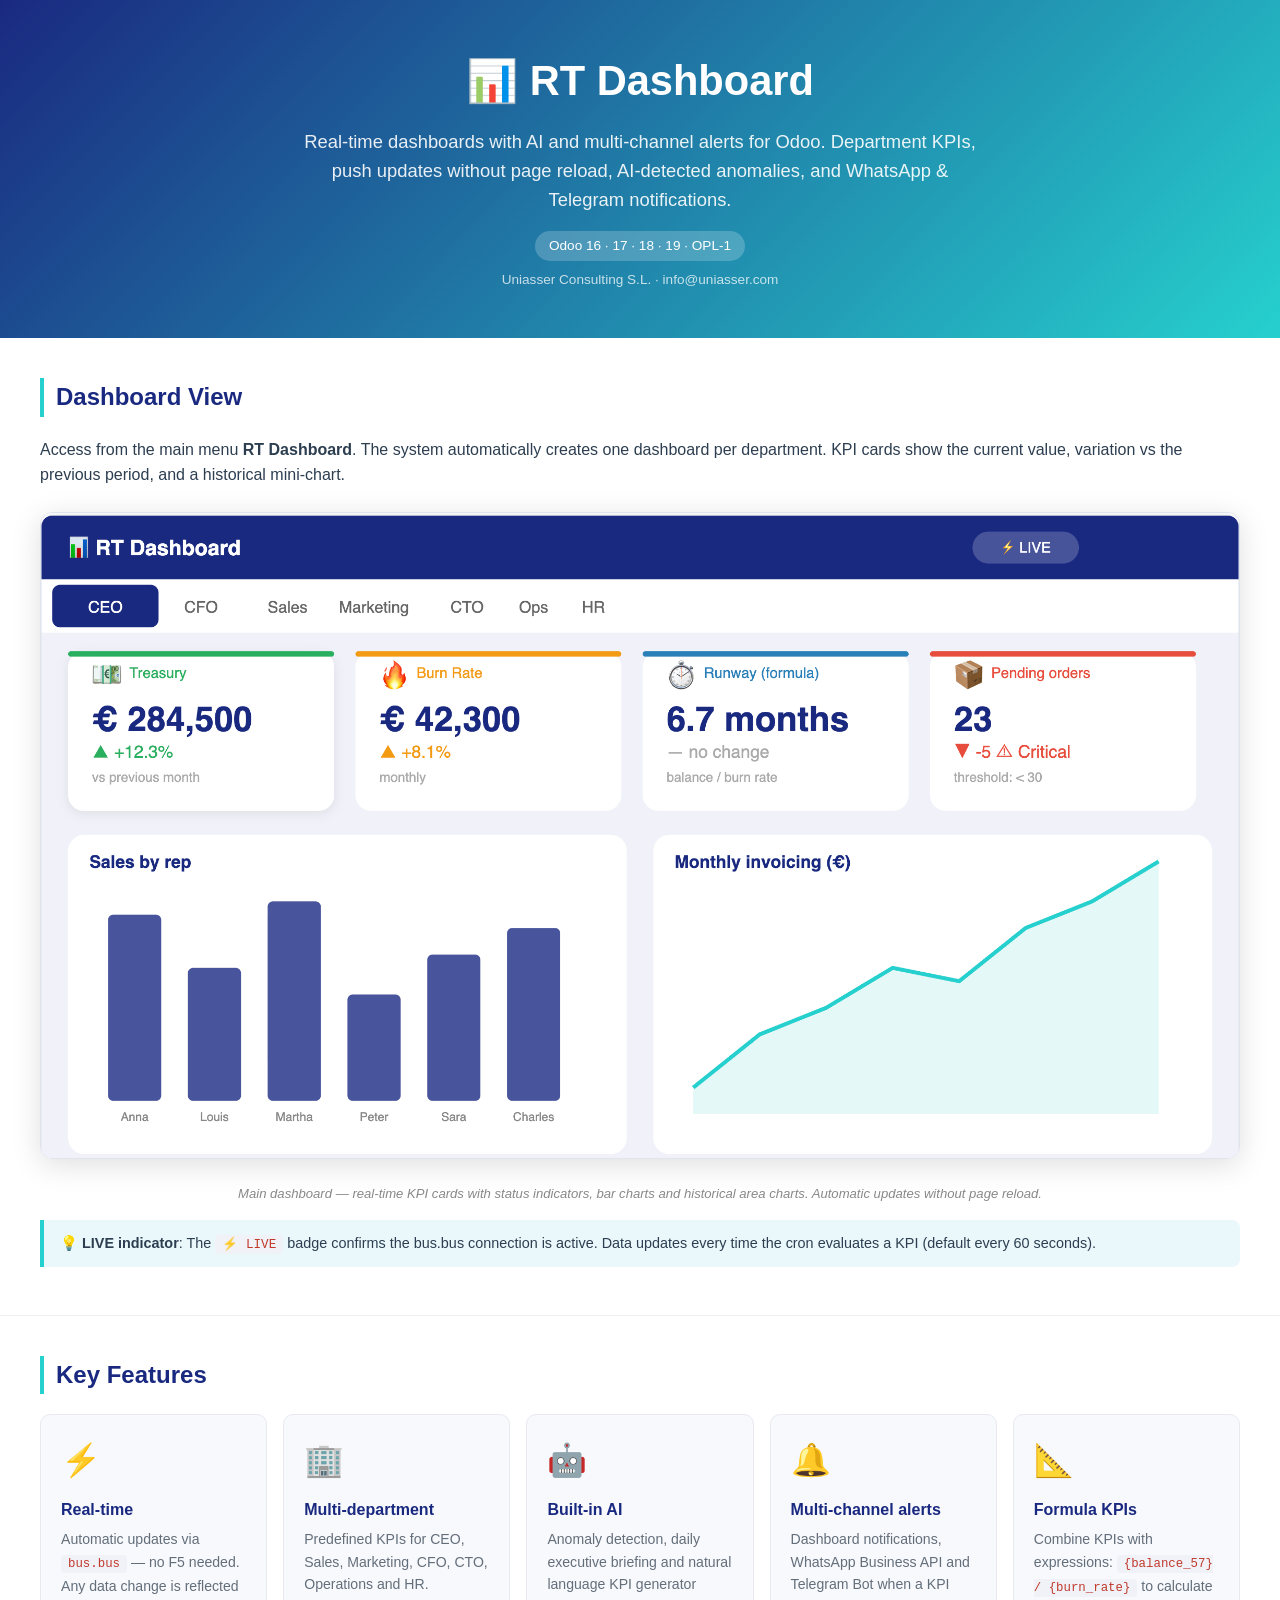
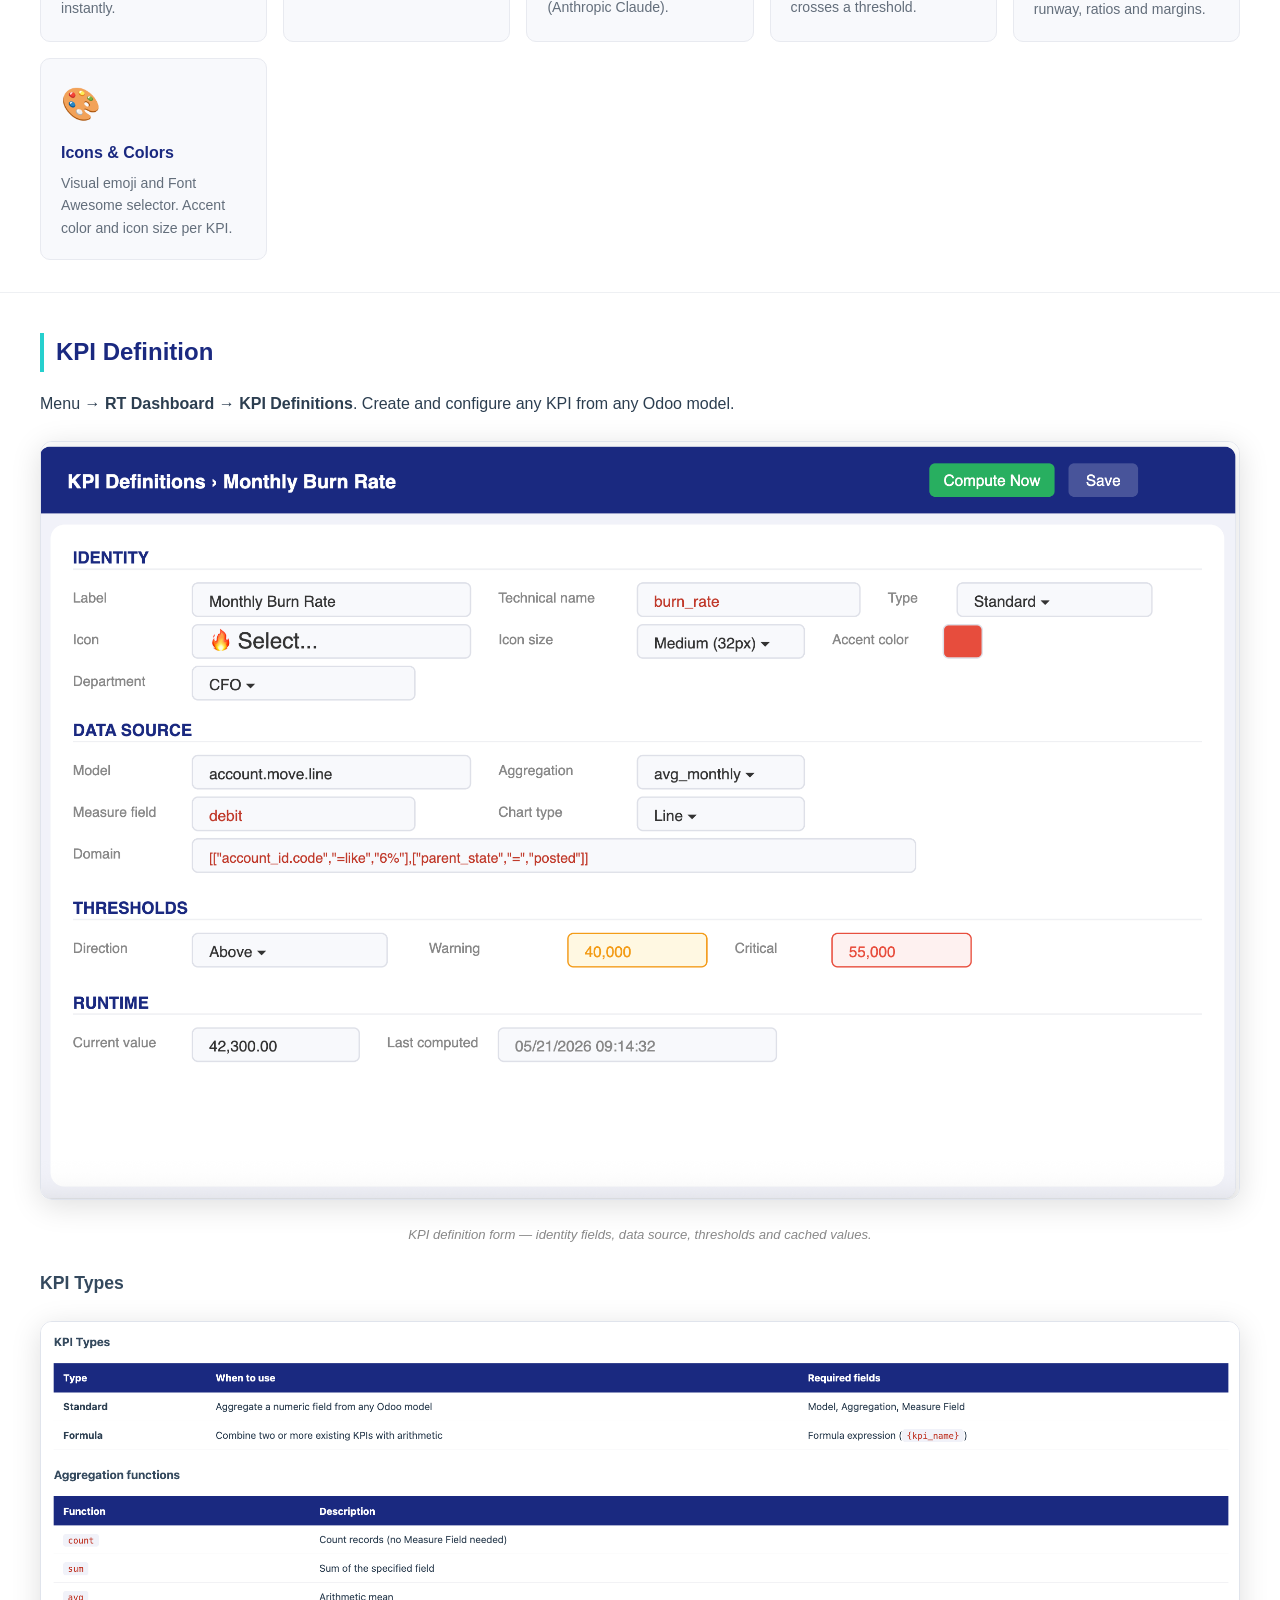
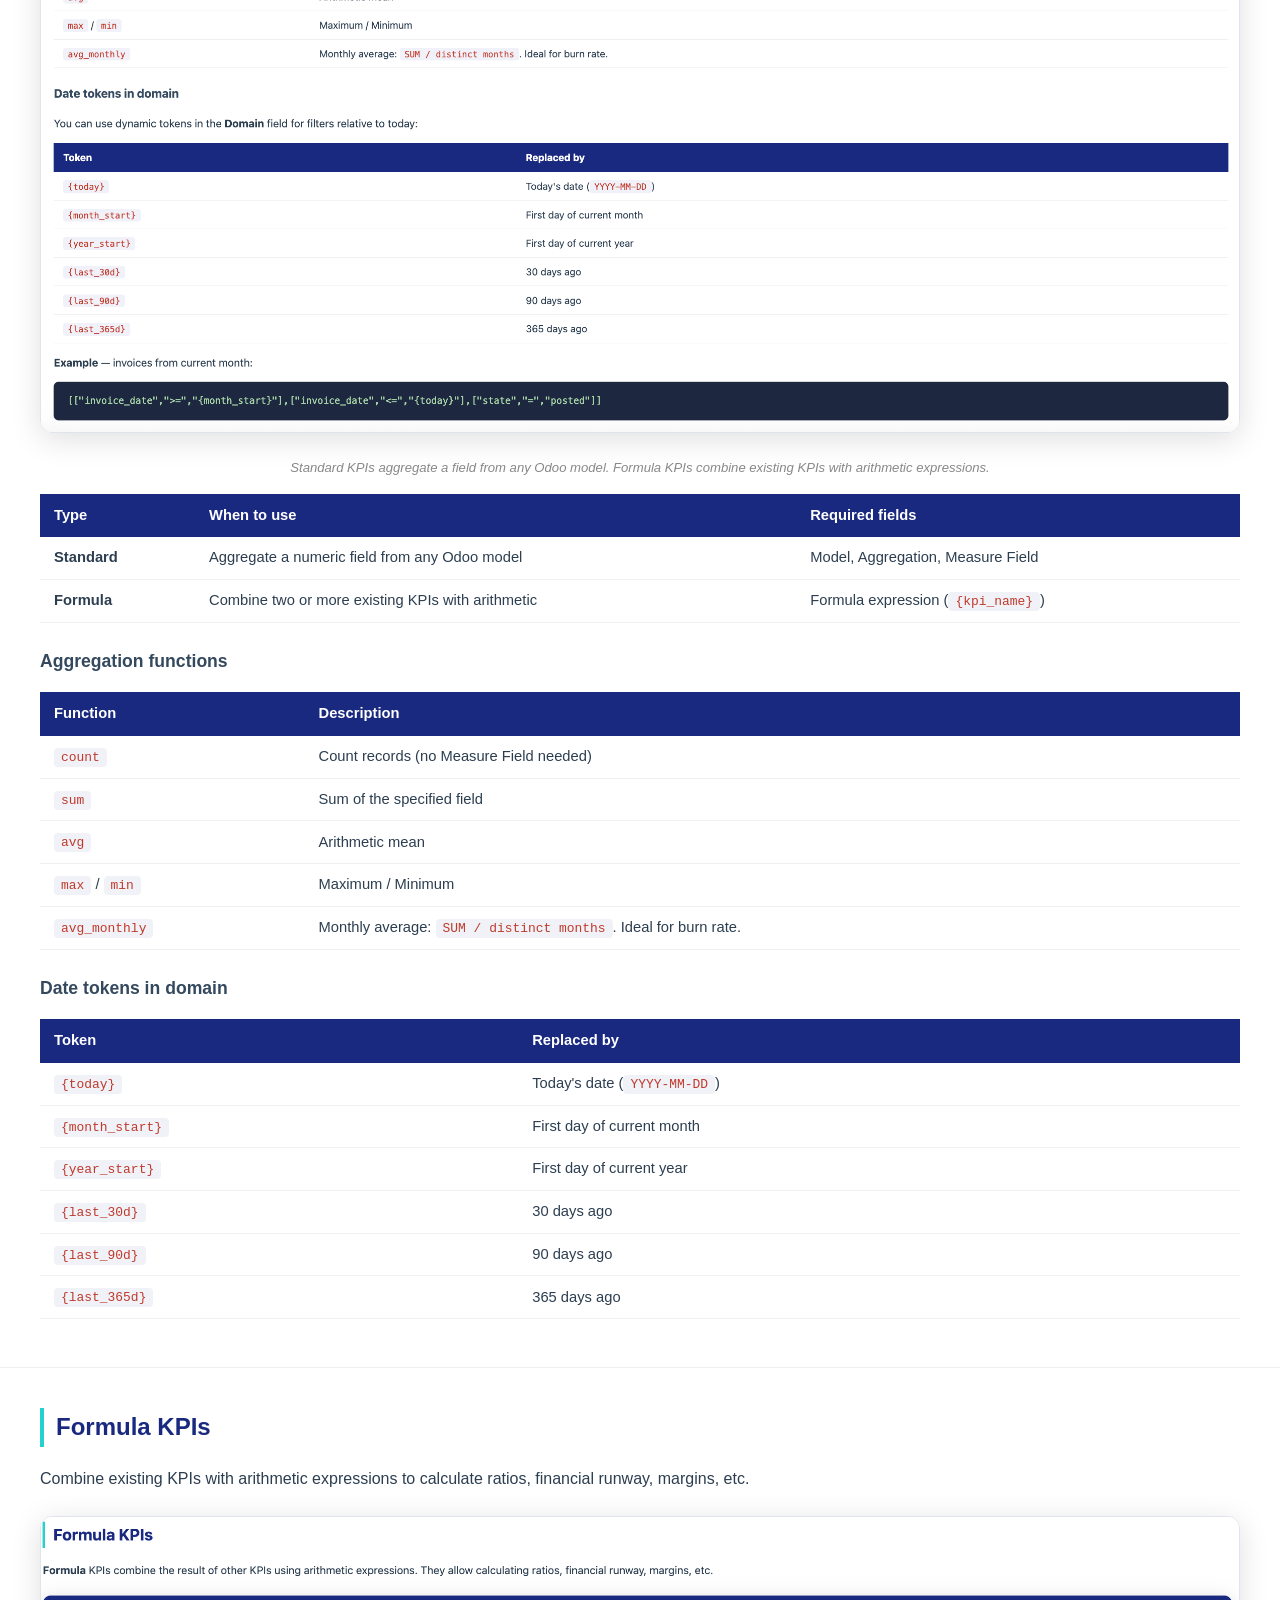
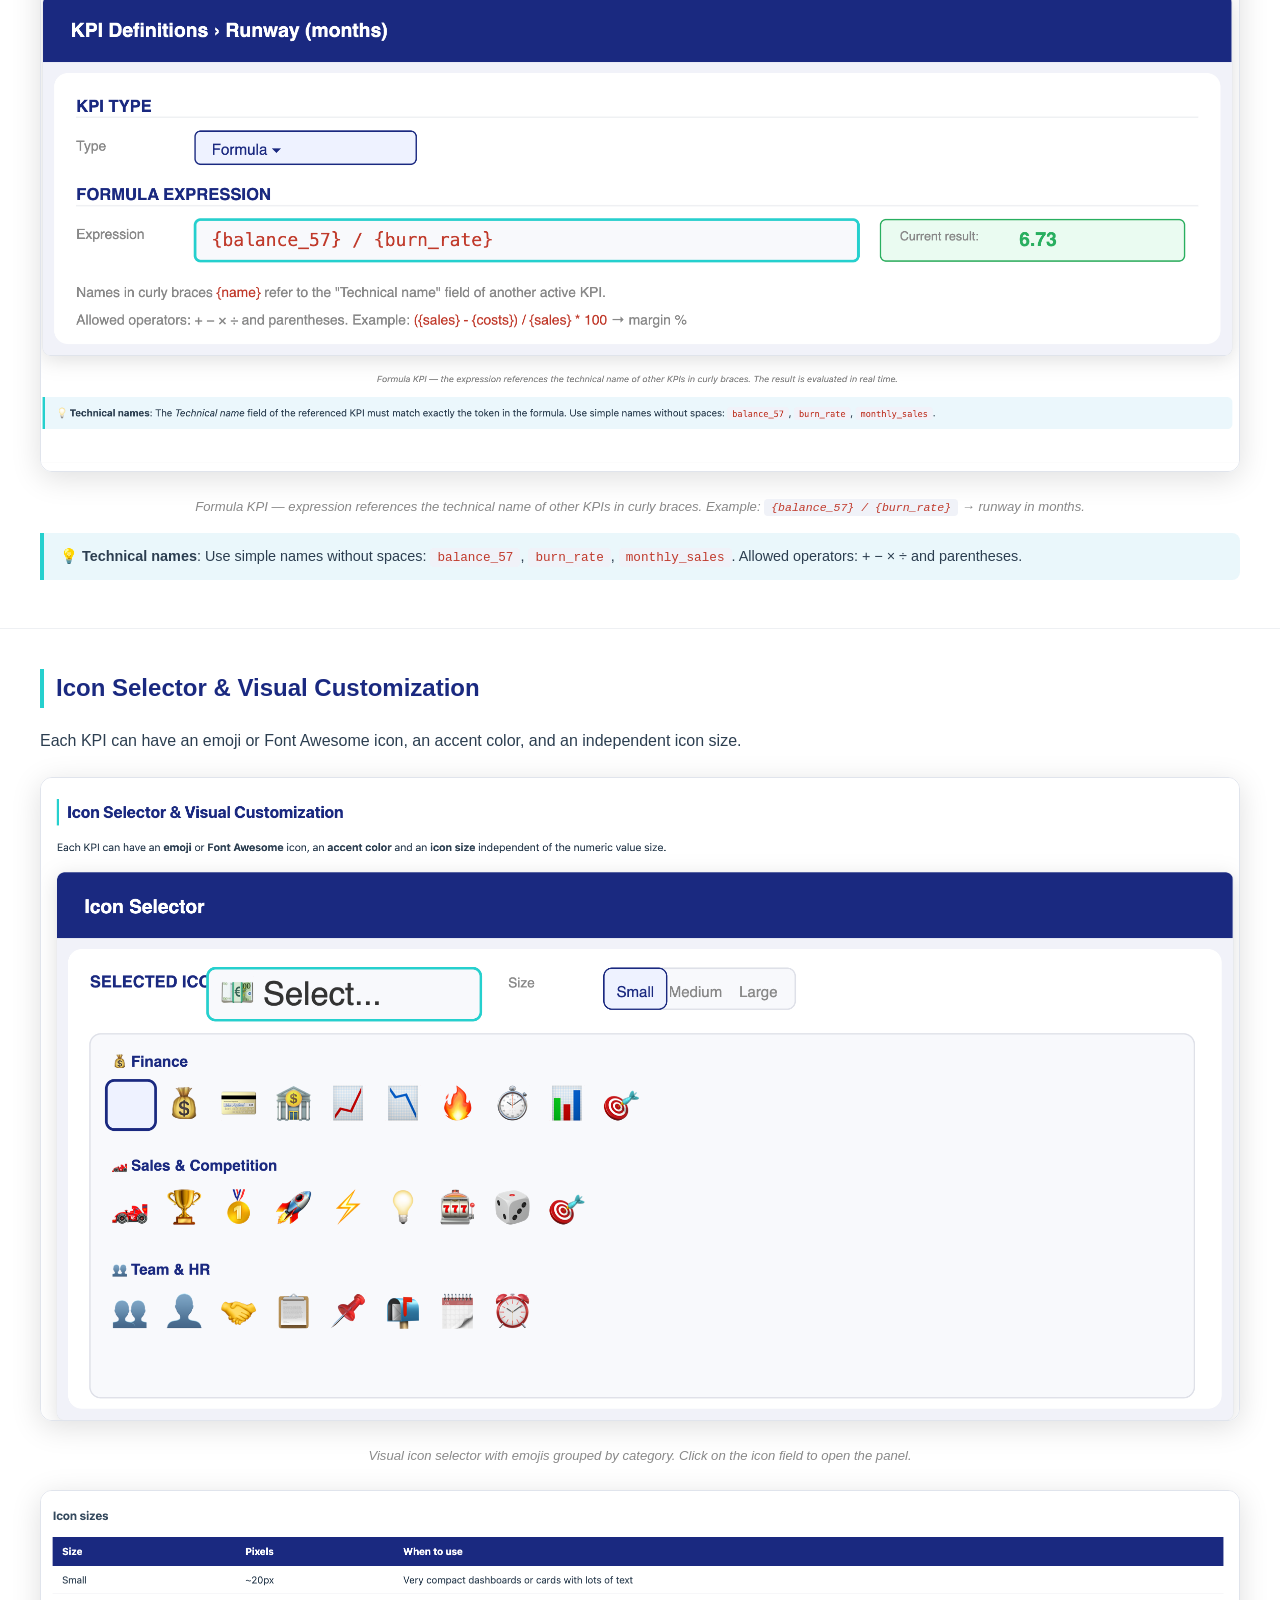
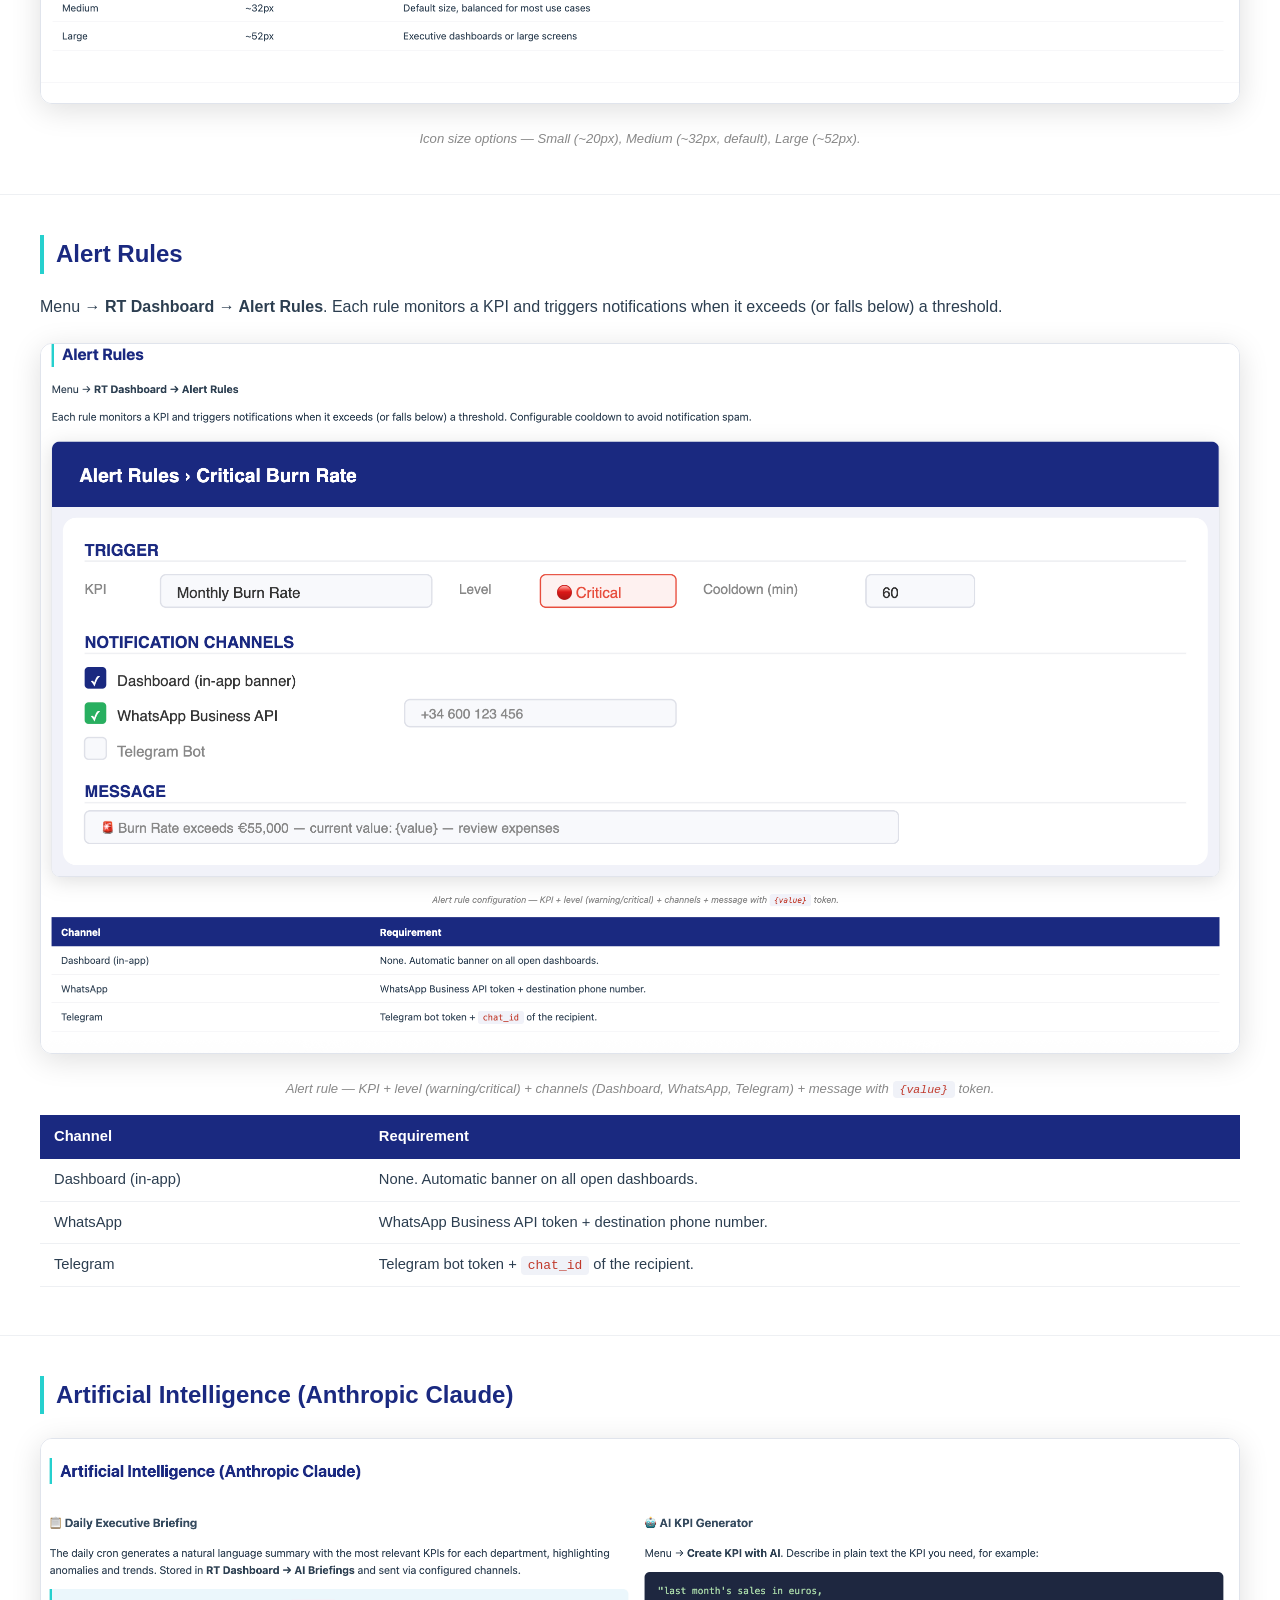
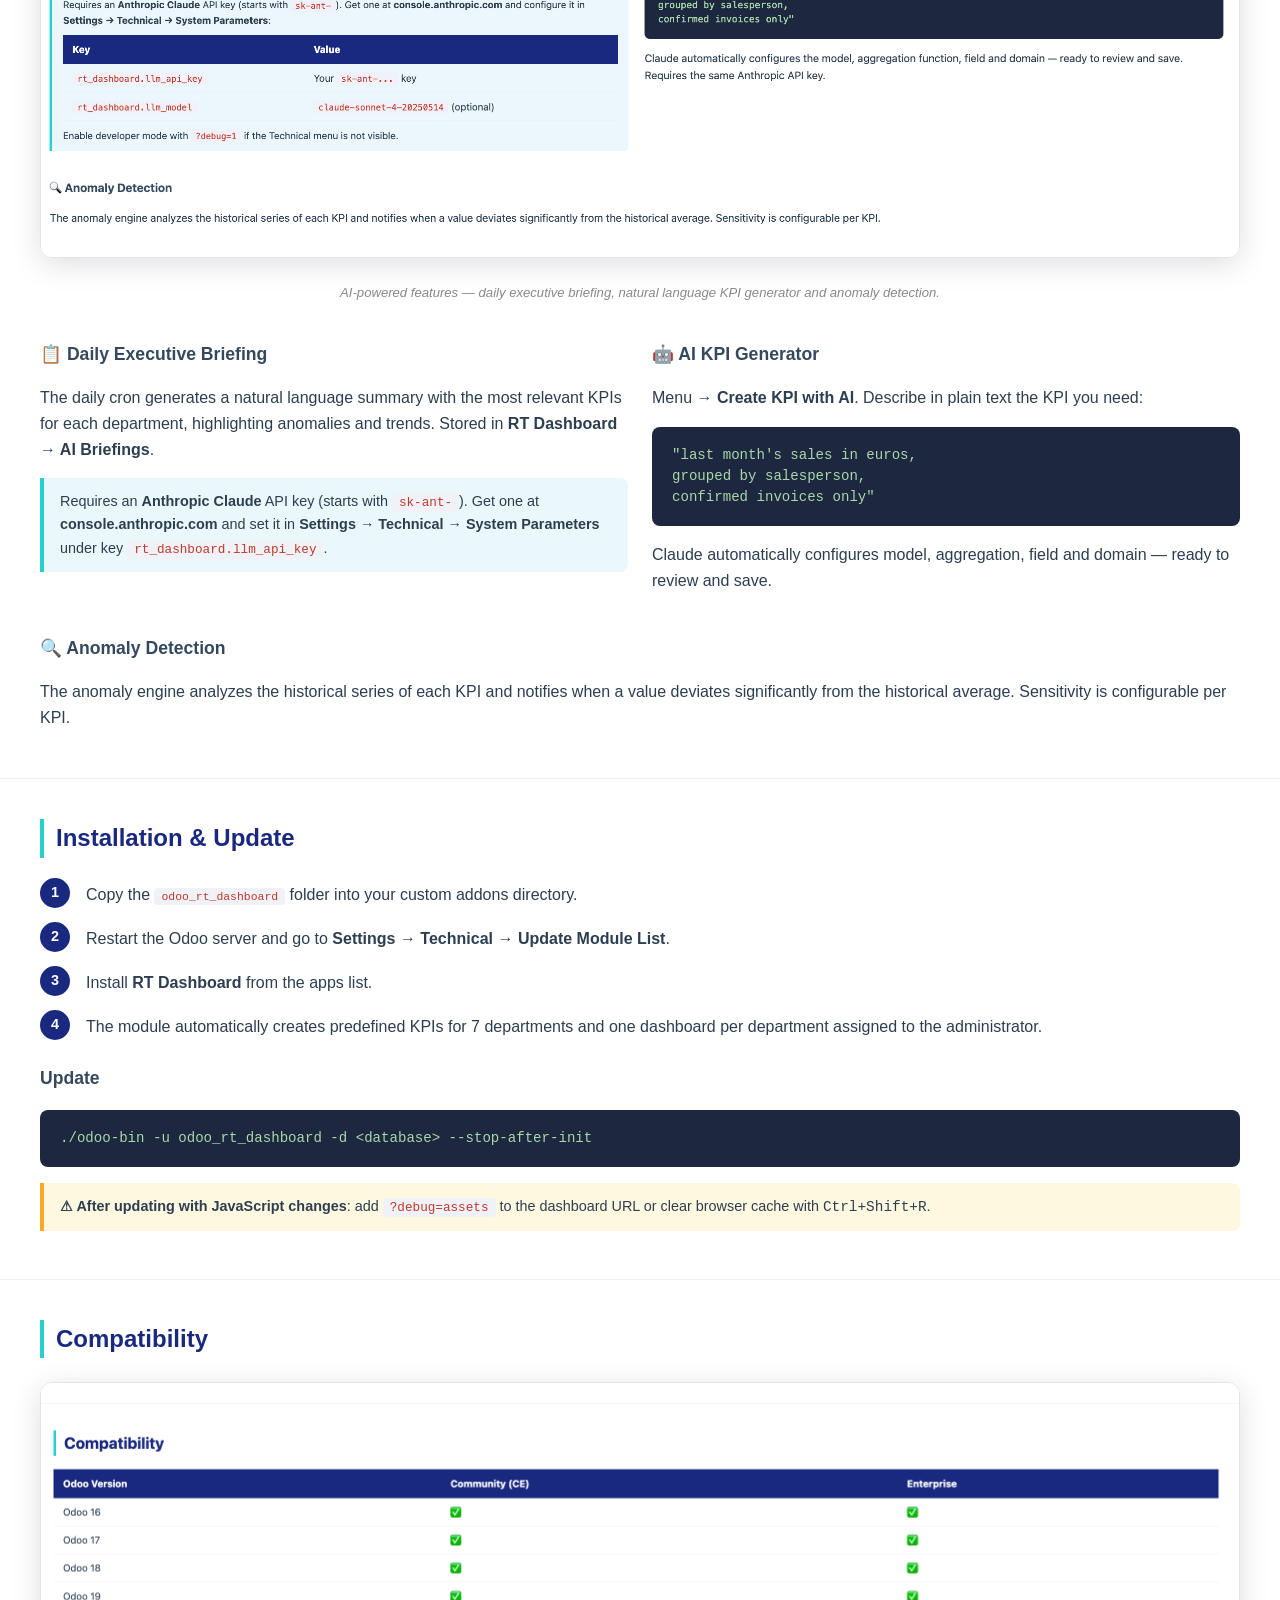
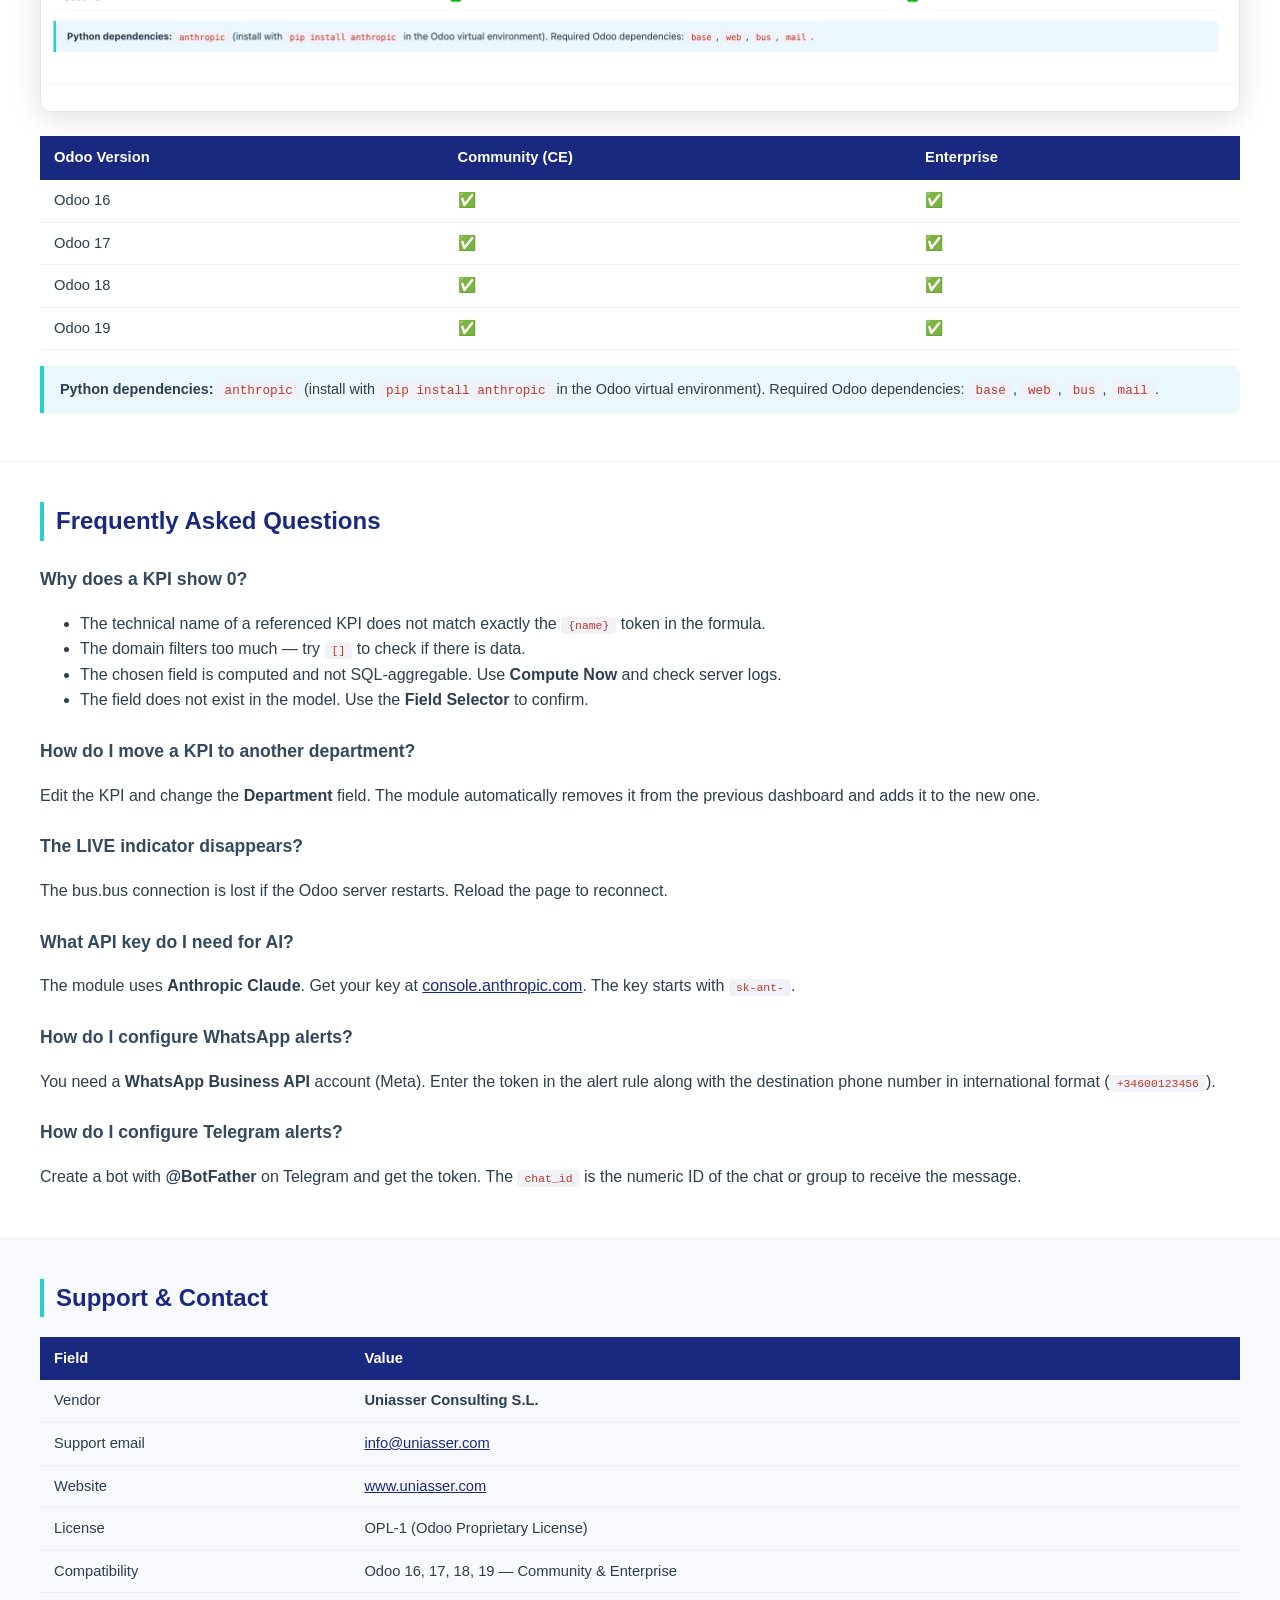
==== commit 54757b90: "Add real screenshots to description" ====
--- a/odoo17_rt_dashboard/static/description/index.html
+++ b/odoo17_rt_dashboard/static/description/index.html
@@ -44,11 +44,12 @@
   <br><span style="font-size:.85rem;opacity:.75;display:block;margin-top:8px">Uniasser Consulting S.L. · info@uniasser.com</span>
 </div>
 
+<!-- DASHBOARD -->
 <div class="section">
   <h2>Dashboard View</h2>
   <p>Access from the main menu <strong>RT Dashboard</strong>. The system automatically creates one dashboard per department. KPI cards show the current value, variation vs the previous period, and a historical mini-chart.</p>
   <div class="screenshot-wrap">
-    <img src="main_screenshot.png" alt="RT Dashboard main view"/>
+    <img src="kpi-dashboard.png" alt="RT Dashboard main view"/>
   </div>
   <p class="caption">Main dashboard — real-time KPI cards with status indicators, bar charts and historical area charts. Automatic updates without page reload.</p>
   <div class="tip">
@@ -56,6 +57,7 @@
   </div>
 </div>
 
+<!-- FEATURES -->
 <div class="section">
   <h2>Key Features</h2>
   <div class="feature-grid">
@@ -92,15 +94,21 @@
   </div>
 </div>
 
-<div class="section">
-  <h2>KPI Management</h2>
-  <p>Menu → <strong>RT Dashboard → KPI Definitions</strong></p>
-  <div class="screenshot-wrap">
-    <img src="main_screenshot.png" alt="KPI Definition form"/>
+<!-- KPI DEFINITION -->
+<div class="section">
+  <h2>KPI Definition</h2>
+  <p>Menu → <strong>RT Dashboard → KPI Definitions</strong>. Create and configure any KPI from any Odoo model.</p>
+  <div class="screenshot-wrap">
+    <img src="kpi-definition.png" alt="KPI Definition form"/>
   </div>
   <p class="caption">KPI definition form — identity fields, data source, thresholds and cached values.</p>
 
   <h3>KPI Types</h3>
+  <div class="screenshot-wrap">
+    <img src="kpi-types.png" alt="KPI Types"/>
+  </div>
+  <p class="caption">Standard KPIs aggregate a field from any Odoo model. Formula KPIs combine existing KPIs with arithmetic expressions.</p>
+
   <table>
     <tr><th>Type</th><th>When to use</th><th>Required fields</th></tr>
     <tr><td><strong>Standard</strong></td><td>Aggregate a numeric field from any Odoo model</td><td>Model, Aggregation, Measure Field</td></tr>
@@ -129,26 +137,42 @@
   </table>
 </div>
 
+<!-- FORMULA -->
 <div class="section">
   <h2>Formula KPIs</h2>
-  <p><strong>Formula</strong> KPIs combine the result of other KPIs using arithmetic expressions. They allow calculating ratios, financial runway, margins, etc.</p>
-  <div class="screenshot-wrap">
-    <img src="main_screenshot.png" alt="Formula KPI"/>
-  </div>
-  <p class="caption">Formula KPI — expression references the technical name of other KPIs in curly braces. Result is evaluated in real time.</p>
+  <p>Combine existing KPIs with arithmetic expressions to calculate ratios, financial runway, margins, etc.</p>
+  <div class="screenshot-wrap">
+    <img src="kpi-formula.png" alt="Formula KPI"/>
+  </div>
+  <p class="caption">Formula KPI — expression references the technical name of other KPIs in curly braces. Example: <code>{balance_57} / {burn_rate}</code> → runway in months.</p>
   <div class="tip">
-    <strong>💡 Technical names</strong>: Use simple names without spaces: <code>balance_57</code>, <code>burn_rate</code>, <code>monthly_sales</code>. Example formula: <code>({sales} - {costs}) / {sales} * 100</code> → margin %
-  </div>
-</div>
-
+    <strong>💡 Technical names</strong>: Use simple names without spaces: <code>balance_57</code>, <code>burn_rate</code>, <code>monthly_sales</code>. Allowed operators: + − × ÷ and parentheses.
+  </div>
+</div>
+
+<!-- ICON SELECTOR -->
+<div class="section">
+  <h2>Icon Selector &amp; Visual Customization</h2>
+  <p>Each KPI can have an emoji or Font Awesome icon, an accent color, and an independent icon size.</p>
+  <div class="screenshot-wrap">
+    <img src="kpi-icon-selector.png" alt="Icon Selector"/>
+  </div>
+  <p class="caption">Visual icon selector with emojis grouped by category. Click on the icon field to open the panel.</p>
+
+  <div class="screenshot-wrap">
+    <img src="kpi-icon-size.png" alt="Icon Size options"/>
+  </div>
+  <p class="caption">Icon size options — Small (~20px), Medium (~32px, default), Large (~52px).</p>
+</div>
+
+<!-- ALERTS -->
 <div class="section">
   <h2>Alert Rules</h2>
-  <p>Menu → <strong>RT Dashboard → Alert Rules</strong></p>
-  <p>Each rule monitors a KPI and triggers notifications when it exceeds (or falls below) a threshold. Configurable cooldown to avoid notification spam.</p>
-  <div class="screenshot-wrap">
-    <img src="main_screenshot.png" alt="Alert Rules"/>
-  </div>
-  <p class="caption">Alert rule configuration — KPI + level (warning/critical) + channels + message with <code>{value}</code> token.</p>
+  <p>Menu → <strong>RT Dashboard → Alert Rules</strong>. Each rule monitors a KPI and triggers notifications when it exceeds (or falls below) a threshold.</p>
+  <div class="screenshot-wrap">
+    <img src="kpi-alert-rules.png" alt="Alert Rules"/>
+  </div>
+  <p class="caption">Alert rule — KPI + level (warning/critical) + channels (Dashboard, WhatsApp, Telegram) + message with <code>{value}</code> token.</p>
   <table>
     <tr><th>Channel</th><th>Requirement</th></tr>
     <tr><td>Dashboard (in-app)</td><td>None. Automatic banner on all open dashboards.</td></tr>
@@ -157,14 +181,19 @@
   </table>
 </div>
 
+<!-- AI -->
 <div class="section">
   <h2>Artificial Intelligence (Anthropic Claude)</h2>
+  <div class="screenshot-wrap">
+    <img src="kpi-claude.png" alt="AI features"/>
+  </div>
+  <p class="caption">AI-powered features — daily executive briefing, natural language KPI generator and anomaly detection.</p>
   <div class="two-col">
     <div>
       <h3>📋 Daily Executive Briefing</h3>
-      <p>The daily cron generates a natural language summary with the most relevant KPIs for each department, highlighting anomalies and trends. Stored in <strong>RT Dashboard → AI Briefings</strong> and sent via configured channels.</p>
+      <p>The daily cron generates a natural language summary with the most relevant KPIs for each department, highlighting anomalies and trends. Stored in <strong>RT Dashboard → AI Briefings</strong>.</p>
       <div class="tip">
-        Requires an <strong>Anthropic Claude</strong> API key (starts with <code>sk-ant-</code>). Get one at <strong>console.anthropic.com</strong> and configure it in <strong>Settings → Technical → System Parameters</strong> under key <code>rt_dashboard.llm_api_key</code>.
+        Requires an <strong>Anthropic Claude</strong> API key (starts with <code>sk-ant-</code>). Get one at <strong>console.anthropic.com</strong> and set it in <strong>Settings → Technical → System Parameters</strong> under key <code>rt_dashboard.llm_api_key</code>.
       </div>
     </div>
     <div>
@@ -177,9 +206,10 @@
     </div>
   </div>
   <h3>🔍 Anomaly Detection</h3>
-  <p>The anomaly engine analyzes historical series of each KPI and notifies when a value deviates significantly from the historical average. Sensitivity is configurable per KPI.</p>
-</div>
-
+  <p>The anomaly engine analyzes the historical series of each KPI and notifies when a value deviates significantly from the historical average. Sensitivity is configurable per KPI.</p>
+</div>
+
+<!-- INSTALLATION -->
 <div class="section">
   <h2>Installation &amp; Update</h2>
   <div class="step">
@@ -205,8 +235,12 @@
   </div>
 </div>
 
+<!-- COMPATIBILITY -->
 <div class="section">
   <h2>Compatibility</h2>
+  <div class="screenshot-wrap">
+    <img src="compatibility.png" alt="Compatibility"/>
+  </div>
   <table>
     <tr><th>Odoo Version</th><th>Community (CE)</th><th>Enterprise</th></tr>
     <tr><td>Odoo 16</td><td>✅</td><td>✅</td></tr>
@@ -217,12 +251,13 @@
   <div class="tip"><strong>Python dependencies:</strong> <code>anthropic</code> (install with <code>pip install anthropic</code> in the Odoo virtual environment). Required Odoo dependencies: <code>base</code>, <code>web</code>, <code>bus</code>, <code>mail</code>.</div>
 </div>
 
+<!-- FAQ -->
 <div class="section">
   <h2>Frequently Asked Questions</h2>
   <h3>Why does a KPI show 0?</h3>
   <ul>
     <li>The technical name of a referenced KPI does not match exactly the <code>{name}</code> token in the formula.</li>
-    <li>The domain filters too much — try <code>[]</code> to see if there is data.</li>
+    <li>The domain filters too much — try <code>[]</code> to check if there is data.</li>
     <li>The chosen field is computed and not SQL-aggregable. Use <strong>Compute Now</strong> and check server logs.</li>
     <li>The field does not exist in the model. Use the <strong>Field Selector</strong> to confirm.</li>
   </ul>
@@ -238,6 +273,7 @@
   <p>Create a bot with <strong>@BotFather</strong> on Telegram and get the token. The <code>chat_id</code> is the numeric ID of the chat or group to receive the message.</p>
 </div>
 
+<!-- FOOTER -->
 <div class="section" style="background:#f8f9fc">
   <h2>Support &amp; Contact</h2>
   <table>
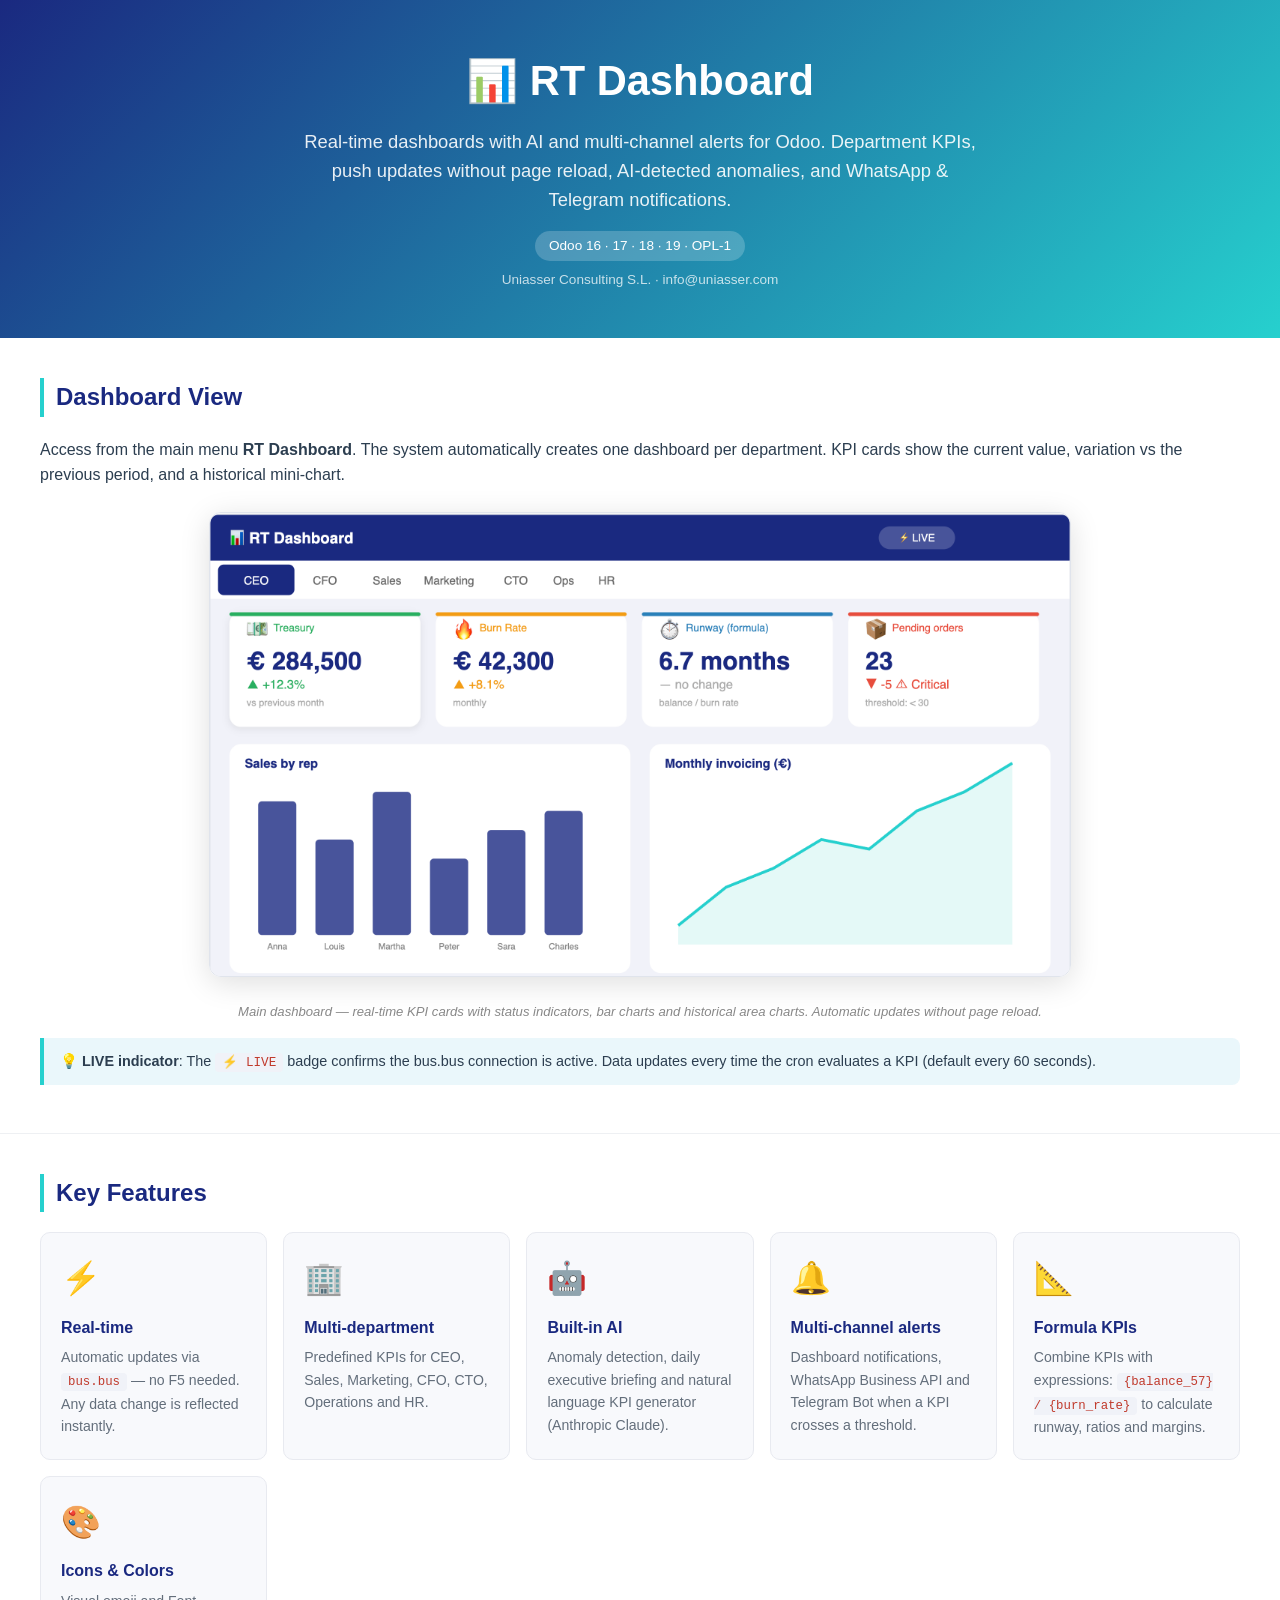
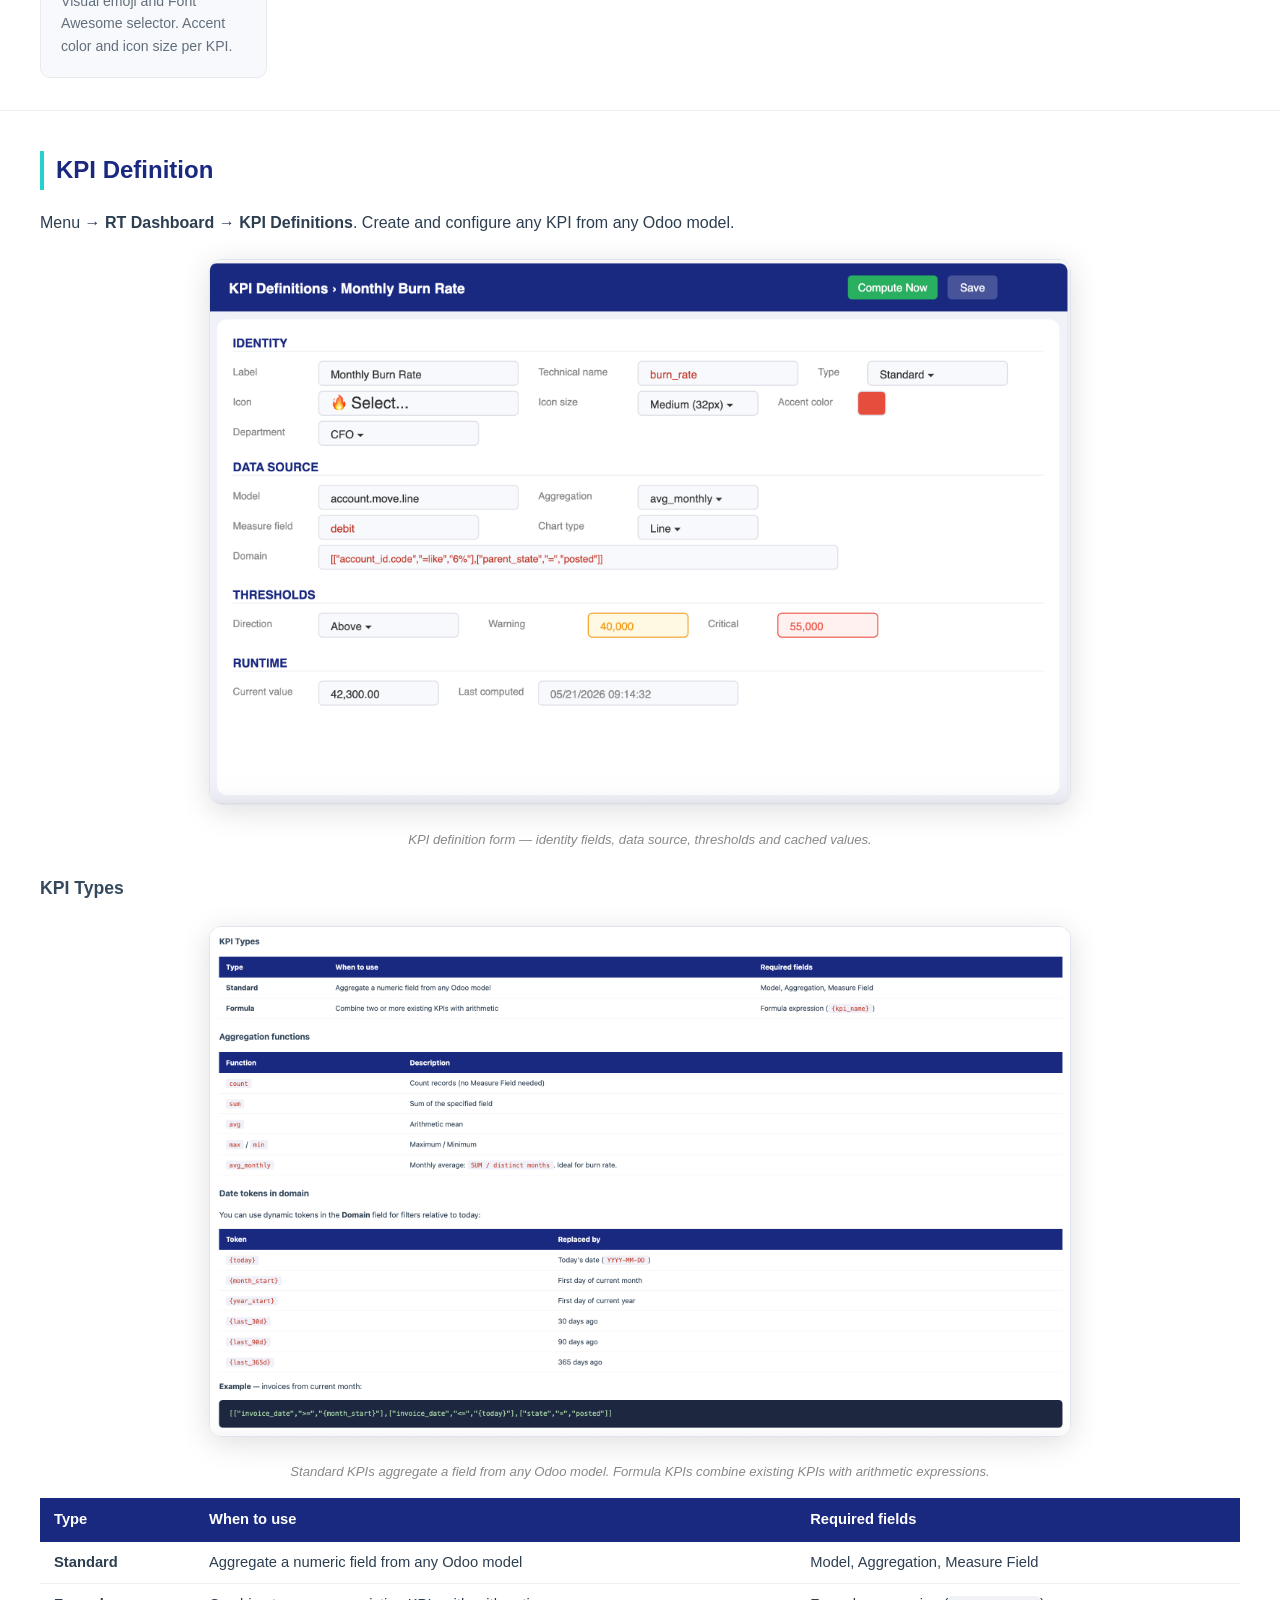
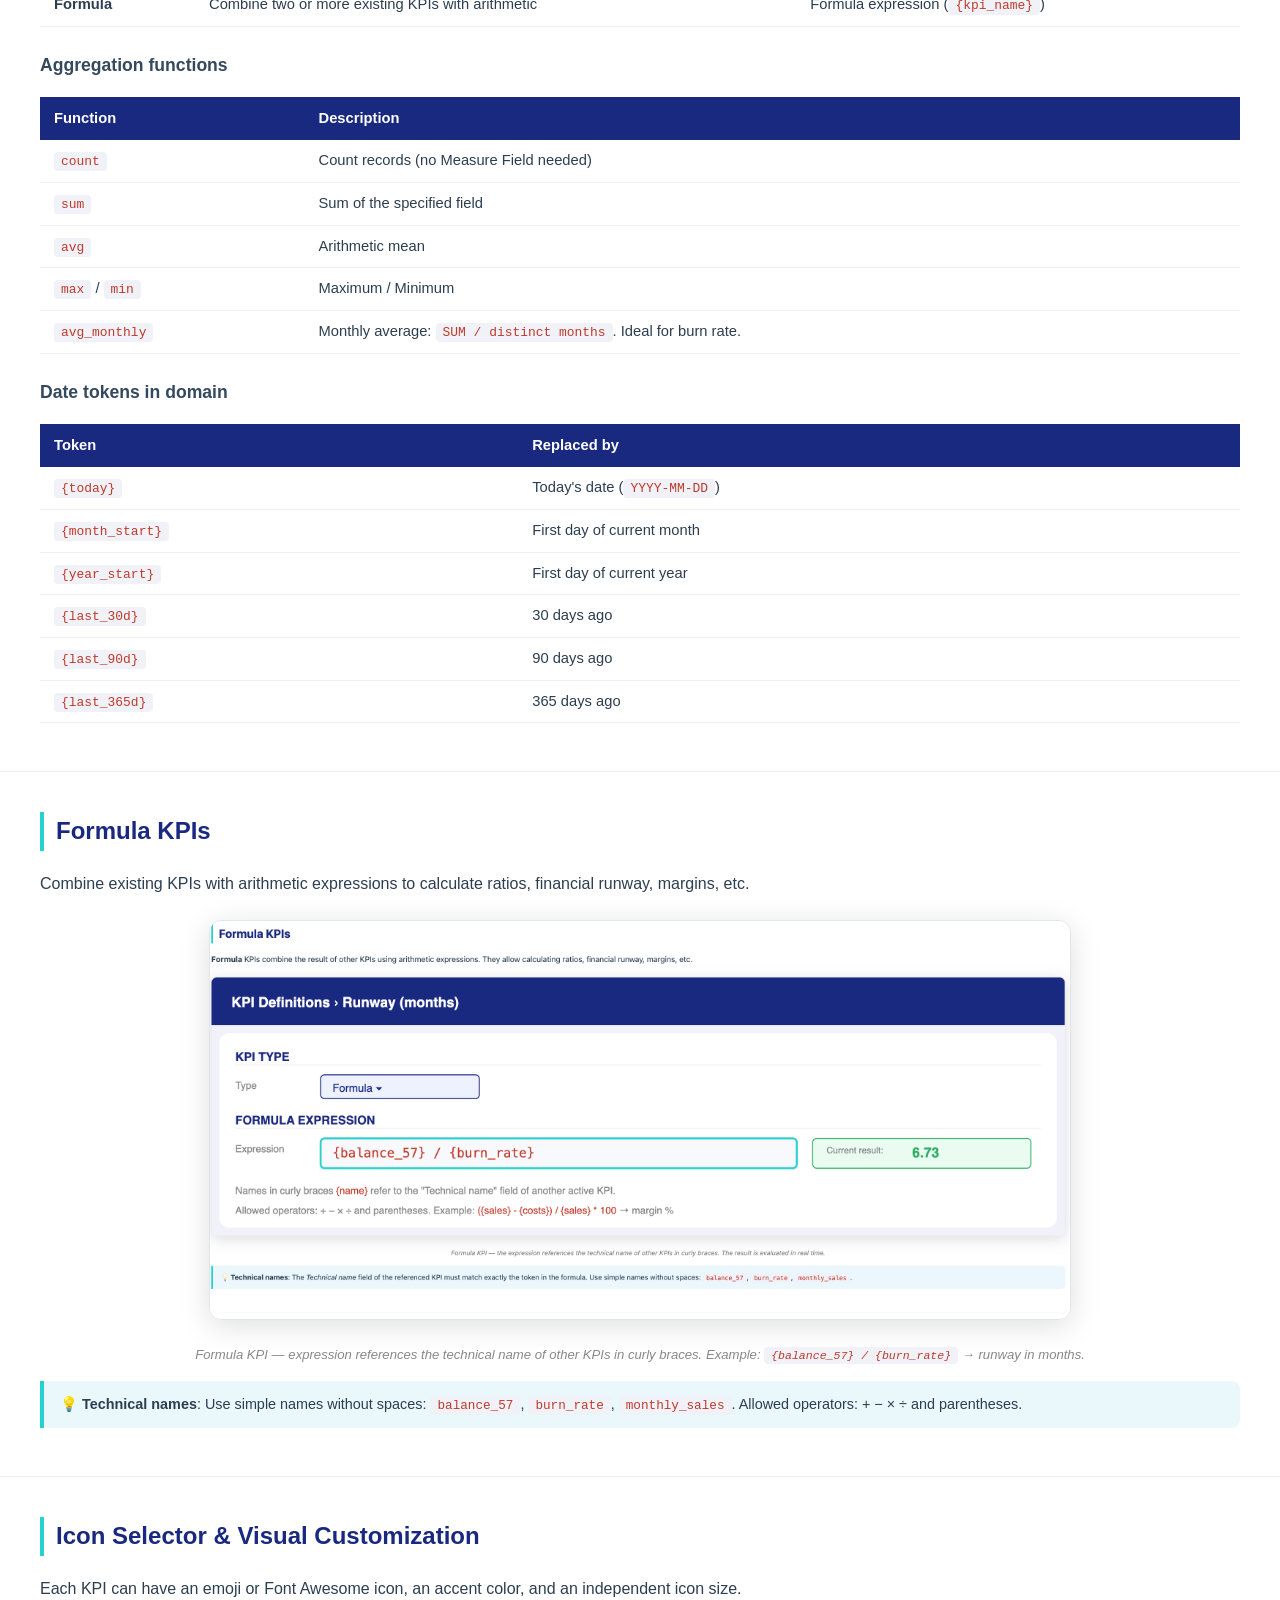
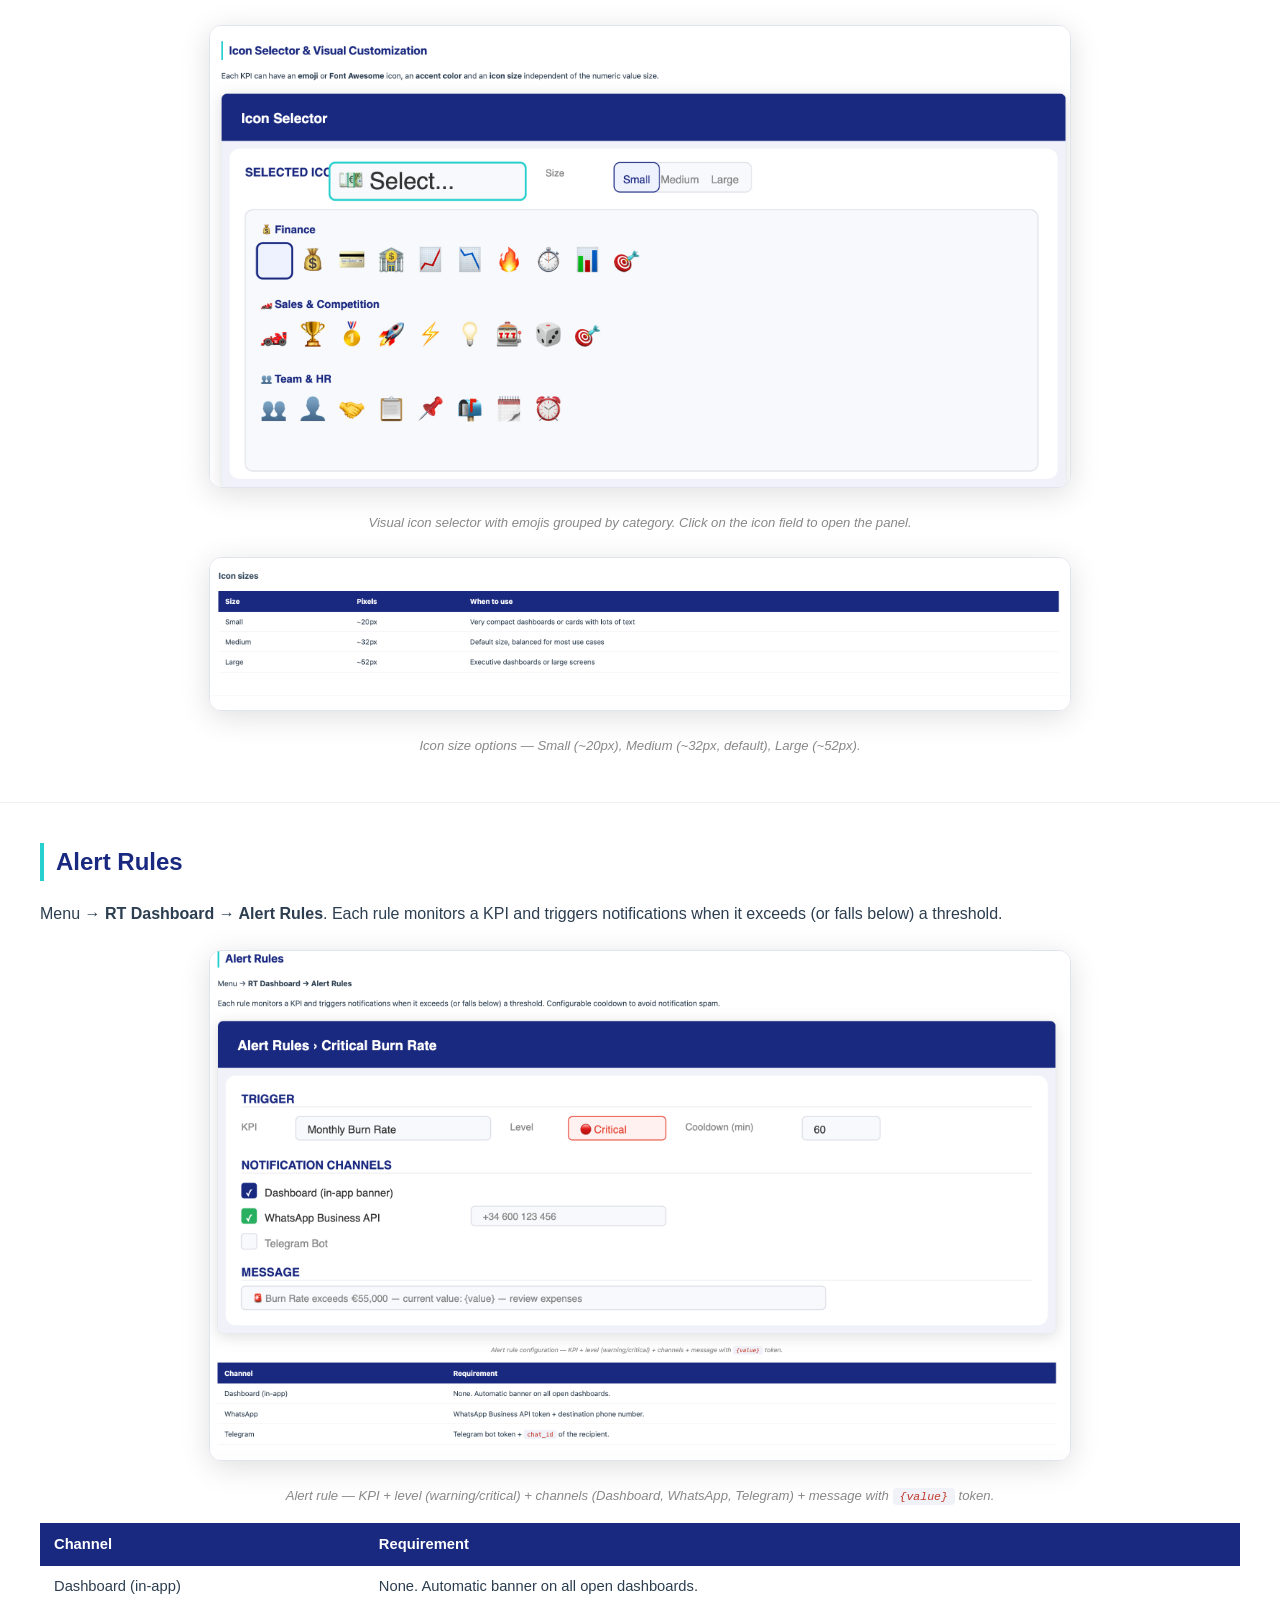
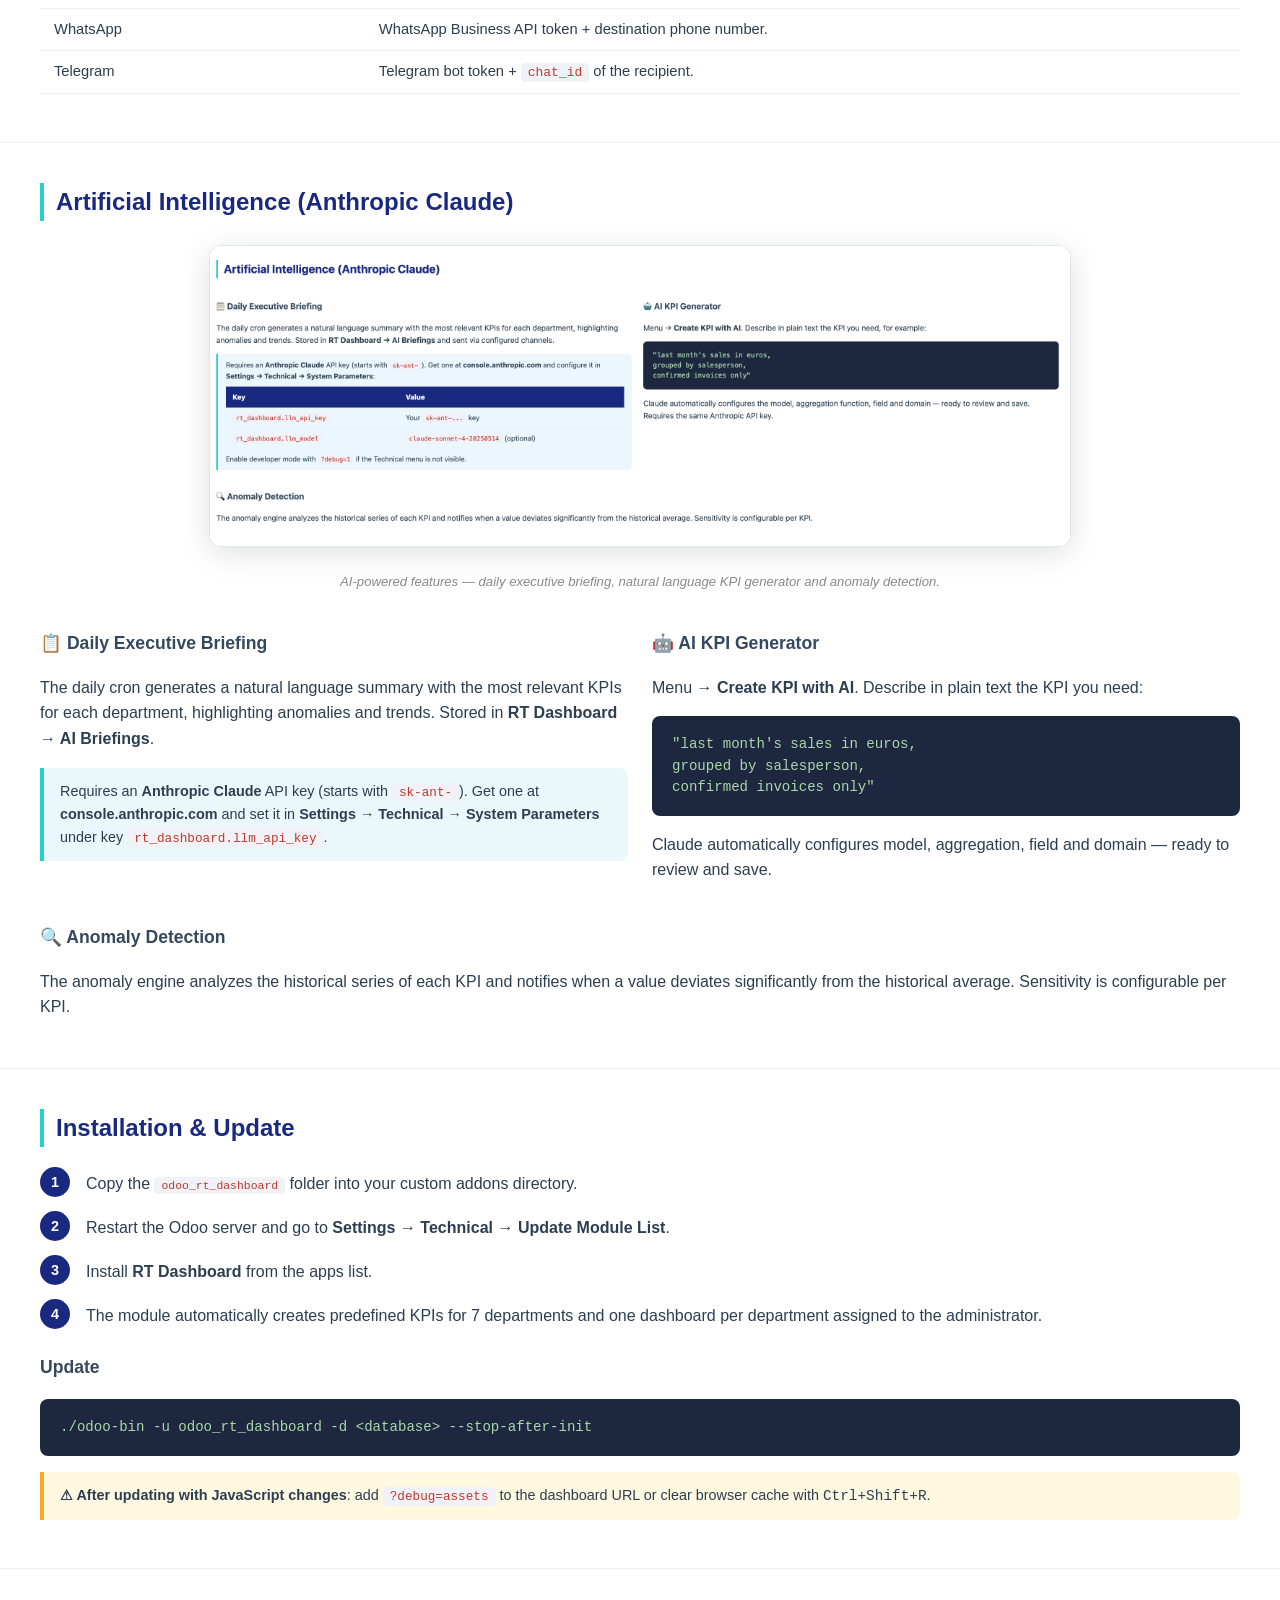
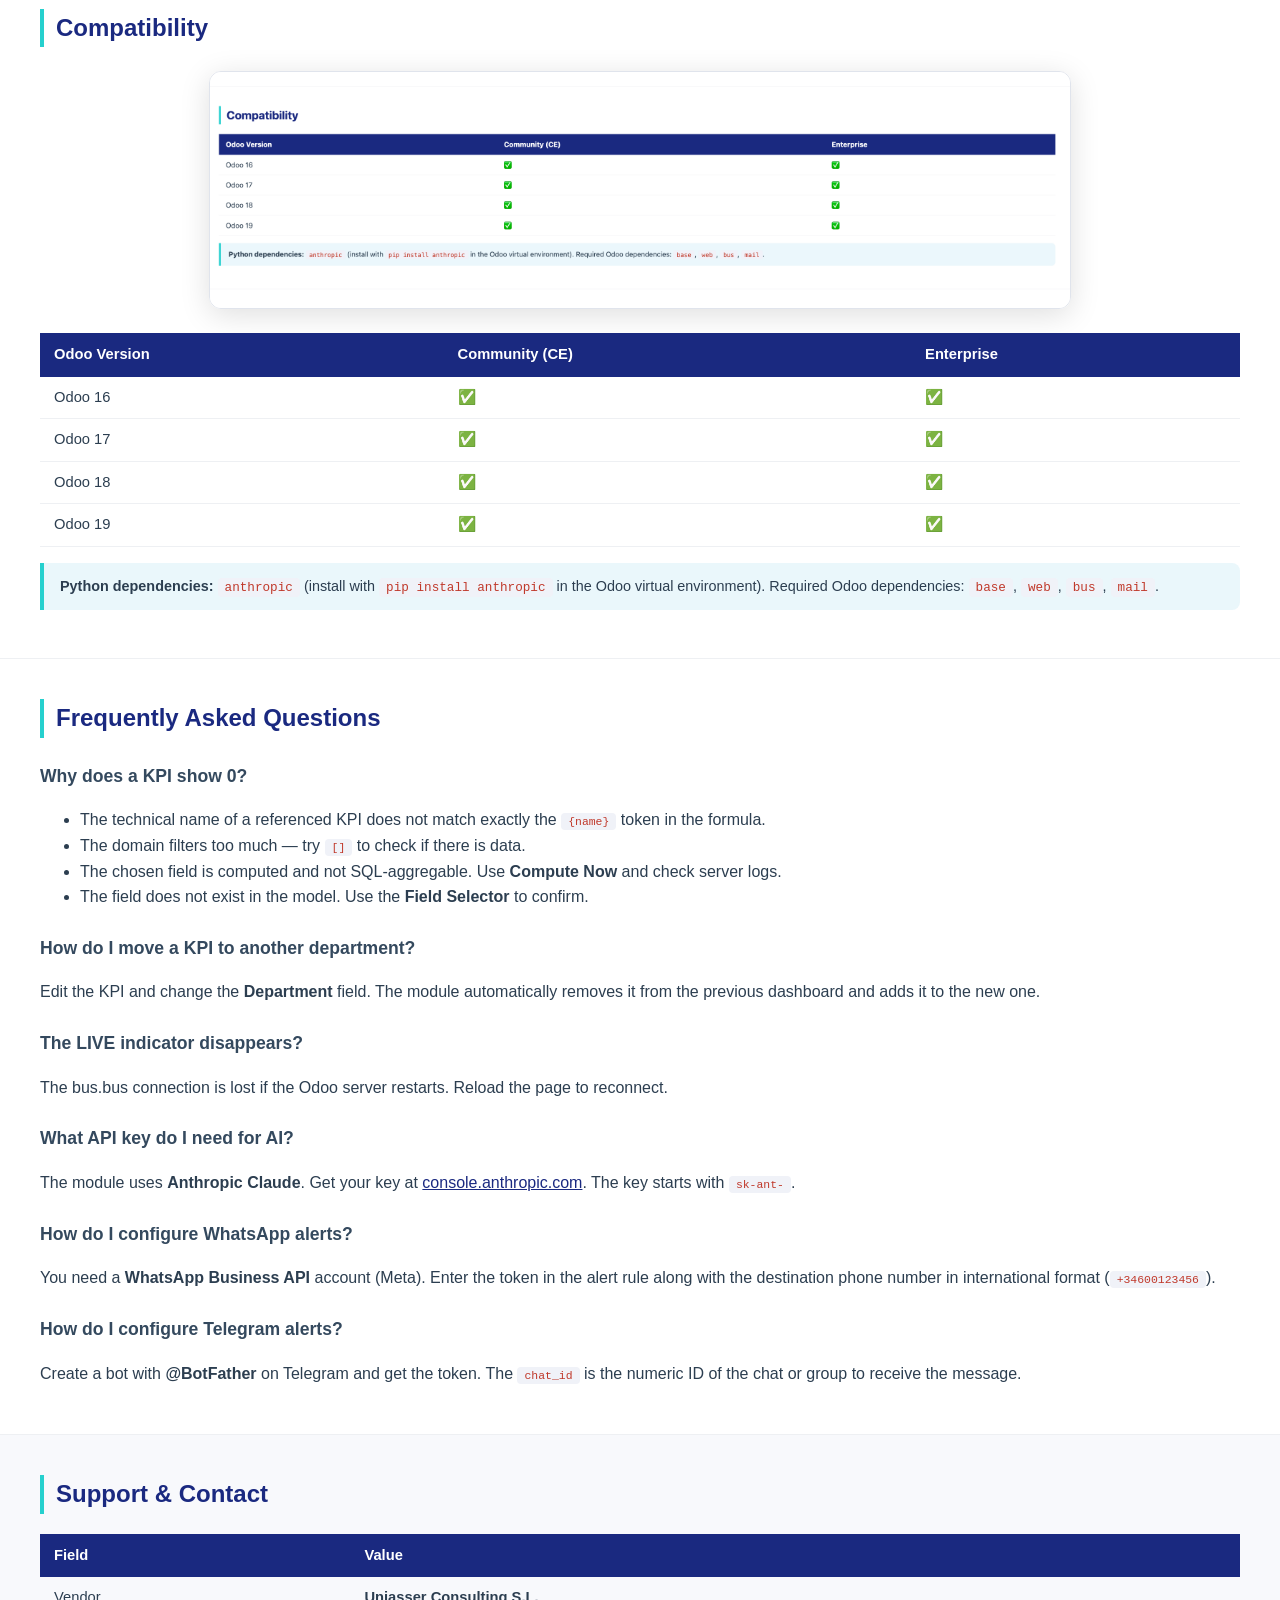
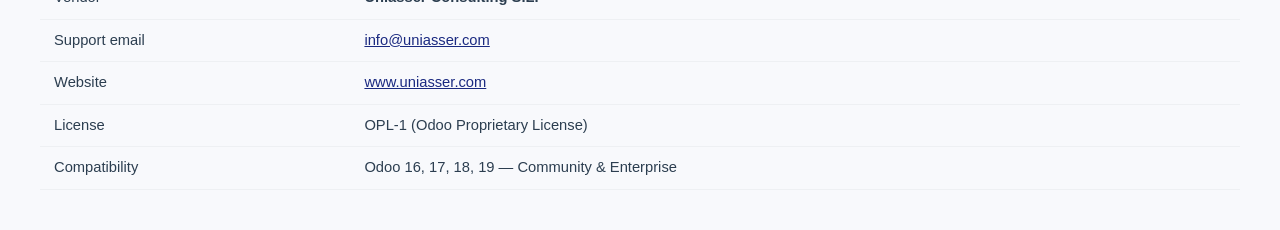
==== commit ce049d8c: "Fix screenshot image size" ====
--- a/odoo17_rt_dashboard/static/description/index.html
+++ b/odoo17_rt_dashboard/static/description/index.html
@@ -17,8 +17,8 @@
   .feature-card .icon { font-size: 2rem; margin-bottom: 10px; }
   .feature-card h4 { margin: 0 0 6px; font-size: 1rem; color: #1a2980; }
   .feature-card p { margin: 0; font-size: .88rem; color: #636e7b; }
-  .screenshot-wrap { margin: 24px 0; border-radius: 12px; overflow: hidden; box-shadow: 0 6px 30px rgba(0,0,0,.13); border: 1px solid #e0e4ec; }
-  .screenshot-wrap img { display: block; width: 100%; }
+  .screenshot-wrap { margin: 24px auto; border-radius: 12px; overflow: hidden; box-shadow: 0 6px 30px rgba(0,0,0,.13); border: 1px solid #e0e4ec; max-width: 860px; }
+  .screenshot-wrap img { display: block; width: 100%; max-width: 900px; margin: 0 auto; height: auto; }
   .caption { text-align: center; font-size: .82rem; color: #888; margin-top: 8px; font-style: italic; }
   table { width: 100%; border-collapse: collapse; margin: 16px 0; font-size: .92rem; }
   th { background: #1a2980; color: white; padding: 10px 14px; text-align: left; }
